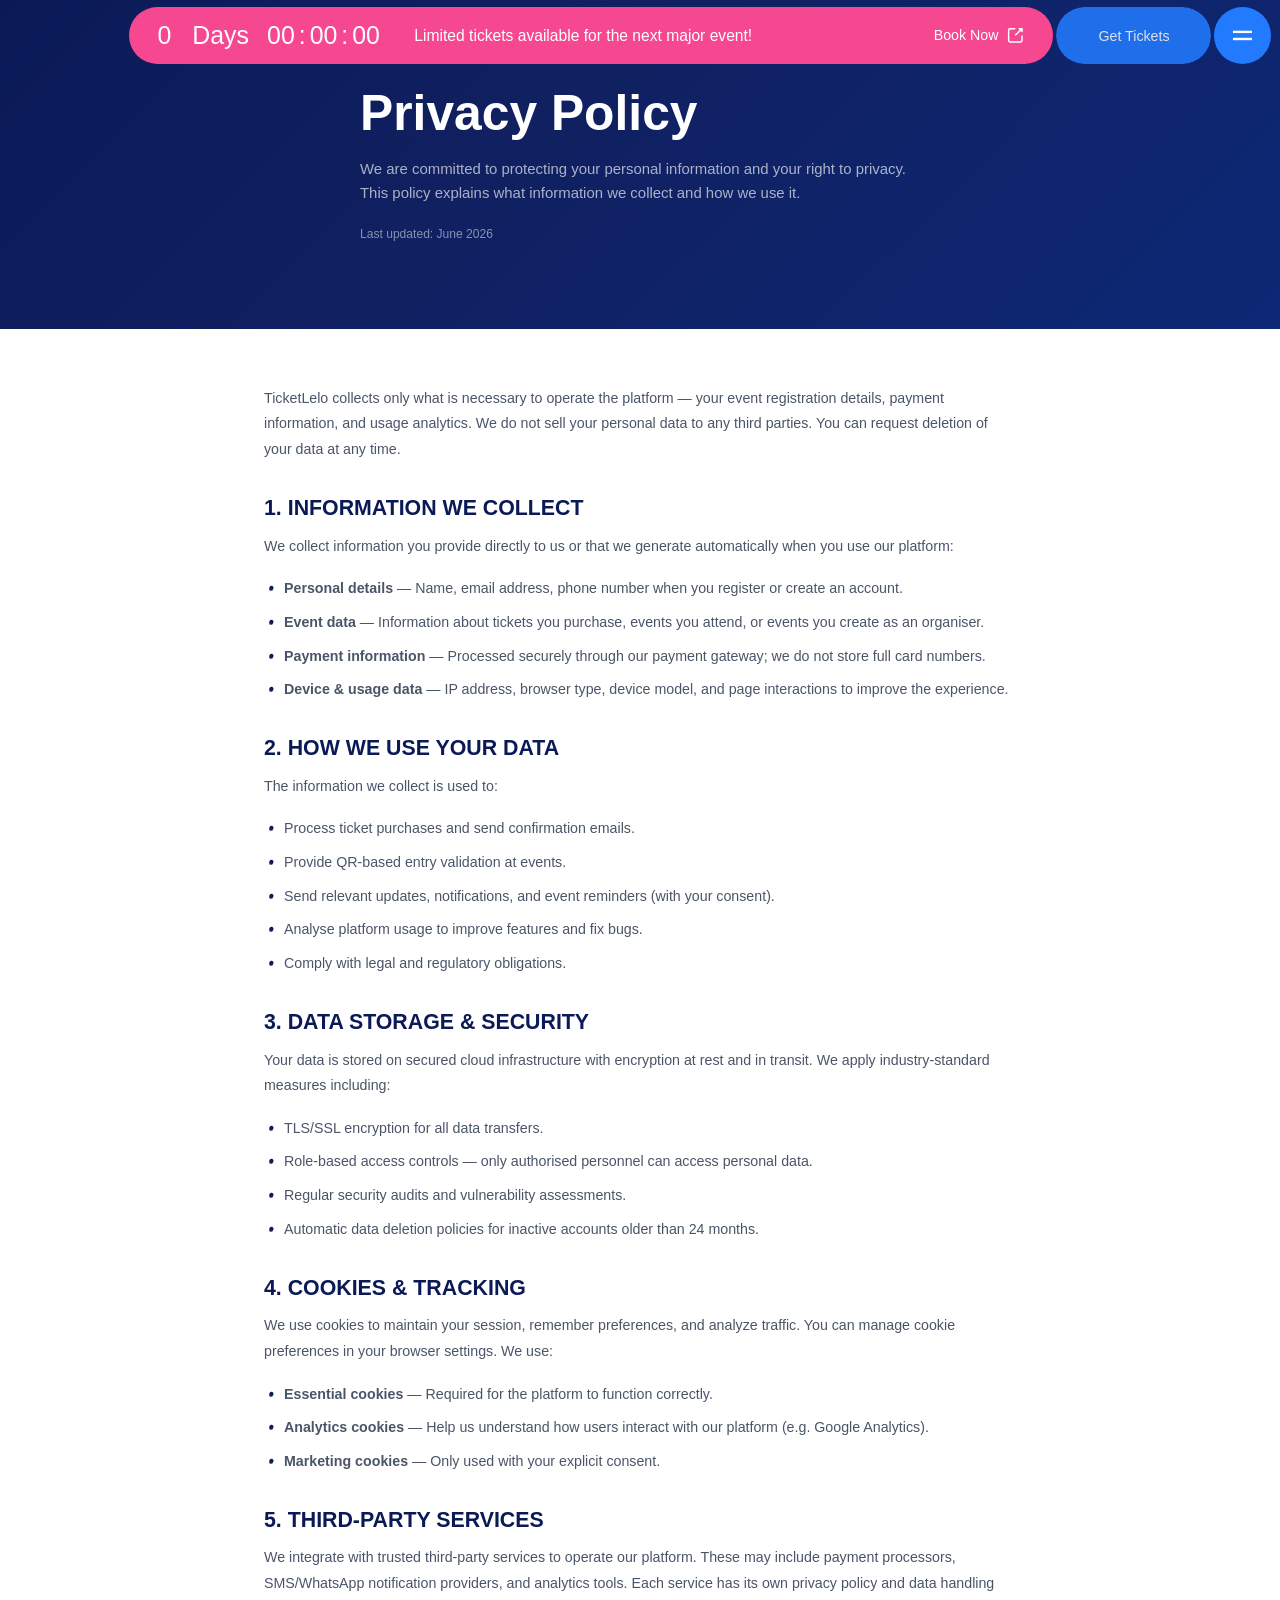
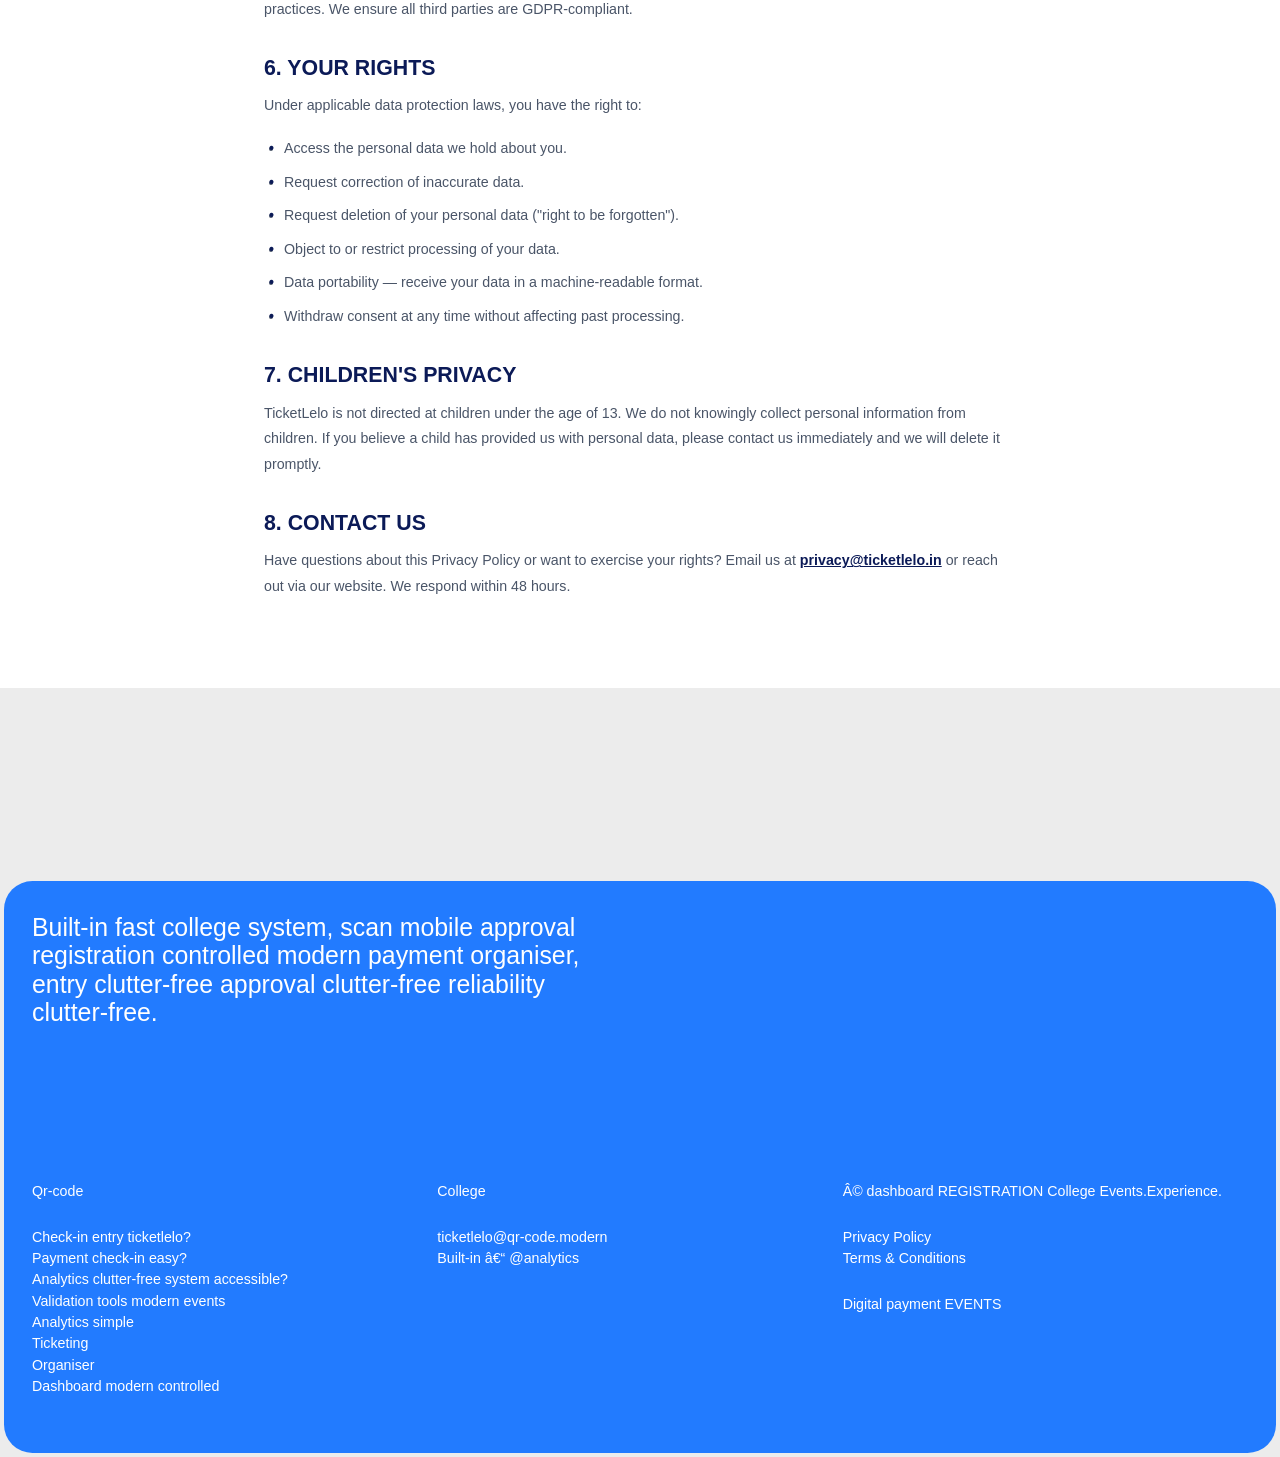
==== privacy.htm @ e19e3c04 "Timer, Loading,Pages,Pricing Section" ====
<!doctype html>
<!-- Last Published: Wed Dec 03 2025 17:58:23 GMT+0000 (Coordinated Universal Time) -->
<html data-wf-domain="ticketlelo.in" data-wf-page="669ca5dfa907442c9c03e470" data-wf-site="65c9009e540efb0e283997c5"
  lang="ru">

<head>
  <meta charset="utf-8" />
  <title>Ticket Lelo</title>
  <meta
    content="Ð—Ð°ÐºÑ€Ñ‹Ñ‚Ð¾Ðµ ÐºÐ¾Ð¼ÑŒÑŽÐ½Ð¸Ñ‚Ð¸ Ð•Ð²Ð³ÐµÐ½Ð¸Ñ Ð”Ð°Ð²Ñ‹Ð´Ð¾Ð²Ð° Ð´Ð»Ñ Ð¿Ñ€ÐµÐ´Ð¿Ñ€Ð¸Ð½Ð¸Ð¼Ð°Ñ‚ÐµÐ»ÐµÐ¹ Ð¸ c-level Ñ€ÑƒÐºÐ¾Ð²Ð¾Ð´Ð¸Ñ‚ÐµÐ»ÐµÐ¹ Ð¸Ð· ÐºÑ€ÐµÐ°Ñ‚Ð¸Ð²Ð½Ñ‹Ñ… Ð¸ tech-Ð¸Ð½Ð´ÑƒÑÑ‚Ñ€Ð¸Ð¹"
    name="description" />
  <meta content="Ð¡Ð¾Ð¾Ð±Ñ‰ÐµÑÑ‚Ð²Ð¾ Ð¸Ð·Ð¸Ð¾Ð½Ð¸ÑÑ‚Ð¾Ð²" property="og:title" />
  <meta
    content="Ð—Ð°ÐºÑ€Ñ‹Ñ‚Ð¾Ðµ ÐºÐ¾Ð¼ÑŒÑŽÐ½Ð¸Ñ‚Ð¸ Ð•Ð²Ð³ÐµÐ½Ð¸Ñ Ð”Ð°Ð²Ñ‹Ð´Ð¾Ð²Ð° Ð´Ð»Ñ Ð¿Ñ€ÐµÐ´Ð¿Ñ€Ð¸Ð½Ð¸Ð¼Ð°Ñ‚ÐµÐ»ÐµÐ¹ Ð¸ c-level Ñ€ÑƒÐºÐ¾Ð²Ð¾Ð´Ð¸Ñ‚ÐµÐ»ÐµÐ¹ Ð¸Ð· ÐºÑ€ÐµÐ°Ñ‚Ð¸Ð²Ð½Ñ‹Ñ… Ð¸ tech-Ð¸Ð½Ð´ÑƒÑÑ‚Ñ€Ð¸Ð¹"
    property="og:description" />
  <meta content="logo/" property="og:image" />
  <meta content="Ð¡Ð¾Ð¾Ð±Ñ‰ÐµÑÑ‚Ð²Ð¾ Ð¸Ð·Ð¸Ð¾Ð½Ð¸ÑÑ‚Ð¾Ð²" property="twitter:title" />
  <meta
    content="Ð—Ð°ÐºÑ€Ñ‹Ñ‚Ð¾Ðµ ÐºÐ¾Ð¼ÑŒÑŽÐ½Ð¸Ñ‚Ð¸ Ð•Ð²Ð³ÐµÐ½Ð¸Ñ Ð”Ð°Ð²Ñ‹Ð´Ð¾Ð²Ð° Ð´Ð»Ñ Ð¿Ñ€ÐµÐ´Ð¿Ñ€Ð¸Ð½Ð¸Ð¼Ð°Ñ‚ÐµÐ»ÐµÐ¹ Ð¸ c-level Ñ€ÑƒÐºÐ¾Ð²Ð¾Ð´Ð¸Ñ‚ÐµÐ»ÐµÐ¹ Ð¸Ð· ÐºÑ€ÐµÐ°Ñ‚Ð¸Ð²Ð½Ñ‹Ñ… Ð¸ tech-Ð¸Ð½Ð´ÑƒÑÑ‚Ñ€Ð¸Ð¹"
    property="twitter:description" />
  <meta content="https://cdn.prod.website-files.com/65c9009e540efb0e283997c5/65cdeb1b9fa5740ab920c37a_Frame%204191.png"
    property="twitter:image" />
  <meta property="og:type" content="website" />
  <meta content="summary_large_image" name="twitter:card" />
  <meta content="width=device-width, initial-scale=1" name="viewport" />
  <link href="css/ticketlelo.css" rel="stylesheet" type="text/css" />
  <style>
    @media (min-width: 992px) {
      html.w-mod-js:not(.w-mod-ix) [data-w-id="dc693e15-62e2-36c0-772e-ea4f9f970dd3"] {
        -webkit-transform: translate3d(0%, 0, 0) scale3d(1, 1, 1) rotateX(0) rotateY(0) rotateZ(0) skew(0, 0);
        -moz-transform: translate3d(0%, 0, 0) scale3d(1, 1, 1) rotateX(0) rotateY(0) rotateZ(0) skew(0, 0);
        -ms-transform: translate3d(0%, 0, 0) scale3d(1, 1, 1) rotateX(0) rotateY(0) rotateZ(0) skew(0, 0);
        transform: translate3d(0%, 0, 0) scale3d(1, 1, 1) rotateX(0) rotateY(0) rotateZ(0) skew(0, 0);
      }

      html.w-mod-js:not(.w-mod-ix) [data-w-id="90e0496d-bdfa-f19e-5a05-4f5ded431660"] {
        -webkit-transform: translate3d(0%, 0, 0) scale3d(1, 1, 1) rotateX(0) rotateY(0) rotateZ(0) skew(0, 0);
        -moz-transform: translate3d(0%, 0, 0) scale3d(1, 1, 1) rotateX(0) rotateY(0) rotateZ(0) skew(0, 0);
        -ms-transform: translate3d(0%, 0, 0) scale3d(1, 1, 1) rotateX(0) rotateY(0) rotateZ(0) skew(0, 0);
        transform: translate3d(0%, 0, 0) scale3d(1, 1, 1) rotateX(0) rotateY(0) rotateZ(0) skew(0, 0);
      }

      html.w-mod-js:not(.w-mod-ix) [data-w-id="ad8ccf5f-2aa6-e0b3-5844-6de597e8800b"] {
        -webkit-transform: translate3d(0%, 0, 0) scale3d(1, 1, 1) rotateX(0) rotateY(0) rotateZ(0) skew(0, 0);
        -moz-transform: translate3d(0%, 0, 0) scale3d(1, 1, 1) rotateX(0) rotateY(0) rotateZ(0) skew(0, 0);
        -ms-transform: translate3d(0%, 0, 0) scale3d(1, 1, 1) rotateX(0) rotateY(0) rotateZ(0) skew(0, 0);
        transform: translate3d(0%, 0, 0) scale3d(1, 1, 1) rotateX(0) rotateY(0) rotateZ(0) skew(0, 0);
      }

      html.w-mod-js:not(.w-mod-ix) [data-w-id="7749f13b-b3c5-c4d3-2c21-a0bc306a10e5"] {
        -webkit-transform: translate3d(0%, 0, 0) scale3d(1, 1, 1) rotateX(0) rotateY(0) rotateZ(0) skew(0, 0);
        -moz-transform: translate3d(0%, 0, 0) scale3d(1, 1, 1) rotateX(0) rotateY(0) rotateZ(0) skew(0, 0);
        -ms-transform: translate3d(0%, 0, 0) scale3d(1, 1, 1) rotateX(0) rotateY(0) rotateZ(0) skew(0, 0);
        transform: translate3d(0%, 0, 0) scale3d(1, 1, 1) rotateX(0) rotateY(0) rotateZ(0) skew(0, 0);
      }

      html.w-mod-js:not(.w-mod-ix) [data-w-id="70852c9b-efc5-77c5-dcc1-6d981ac87436"] {
        display: flex;
      }

      html.w-mod-js:not(.w-mod-ix) [data-w-id="ef62174e-8b95-5dda-c740-521625c5cdc2"] {
        -webkit-transform: translate3d(-100%, 0, 0) scale3d(0.6, 1, 1) rotateX(0) rotateY(0) rotateZ(0) skew(0, 0);
        -moz-transform: translate3d(-100%, 0, 0) scale3d(0.6, 1, 1) rotateX(0) rotateY(0) rotateZ(0) skew(0, 0);
        -ms-transform: translate3d(-100%, 0, 0) scale3d(0.6, 1, 1) rotateX(0) rotateY(0) rotateZ(0) skew(0, 0);
        transform: translate3d(-100%, 0, 0) scale3d(0.6, 1, 1) rotateX(0) rotateY(0) rotateZ(0) skew(0, 0);
      }

      html.w-mod-js:not(.w-mod-ix) [data-w-id="15f24a03-b2cd-aaf3-70a6-8993c8ccfa0f"] {
        -webkit-transform: translate3d(-100%, 0, 0) scale3d(0.4, 1, 1) rotateX(0) rotateY(0) rotateZ(0) skew(0, 0);
        -moz-transform: translate3d(-100%, 0, 0) scale3d(0.4, 1, 1) rotateX(0) rotateY(0) rotateZ(0) skew(0, 0);
        -ms-transform: translate3d(-100%, 0, 0) scale3d(0.4, 1, 1) rotateX(0) rotateY(0) rotateZ(0) skew(0, 0);
        transform: translate3d(-100%, 0, 0) scale3d(0.4, 1, 1) rotateX(0) rotateY(0) rotateZ(0) skew(0, 0);
      }

      html.w-mod-js:not(.w-mod-ix) [data-w-id="4bd337b7-e301-7b80-fc34-9f855ae51959"] {
        -webkit-transform: translate3d(0, 100%, 0) scale3d(1, 1, 1) rotateX(0) rotateY(0) rotateZ(0) skew(0, 0);
        -moz-transform: translate3d(0, 100%, 0) scale3d(1, 1, 1) rotateX(0) rotateY(0) rotateZ(0) skew(0, 0);
        -ms-transform: translate3d(0, 100%, 0) scale3d(1, 1, 1) rotateX(0) rotateY(0) rotateZ(0) skew(0, 0);
        transform: translate3d(0, 100%, 0) scale3d(1, 1, 1) rotateX(0) rotateY(0) rotateZ(0) skew(0, 0);
      }

      html.w-mod-js:not(.w-mod-ix) [data-w-id="bf1f8fdc-f9aa-ec3d-8f9a-202a5140d539"] {
        -webkit-transform: translate3d(0, 100%, 0) scale3d(1, 1, 1) rotateX(0) rotateY(0) rotateZ(0) skew(0, 0);
        -moz-transform: translate3d(0, 100%, 0) scale3d(1, 1, 1) rotateX(0) rotateY(0) rotateZ(0) skew(0, 0);
        -ms-transform: translate3d(0, 100%, 0) scale3d(1, 1, 1) rotateX(0) rotateY(0) rotateZ(0) skew(0, 0);
        transform: translate3d(0, 100%, 0) scale3d(1, 1, 1) rotateX(0) rotateY(0) rotateZ(0) skew(0, 0);
      }

      html.w-mod-js:not(.w-mod-ix) [data-w-id="6f9f5483-71d4-73e2-35a1-f1c98c18383a"] {
        filter: blur(15px);
      }

      html.w-mod-js:not(.w-mod-ix) [data-w-id="429b27cc-9972-536c-3a72-c9daa7682f1d"] {
        filter: blur(15px);
      }

      html.w-mod-js:not(.w-mod-ix) [data-w-id="21b0d91e-423d-cdc1-c91f-7e4bf3b47b64"] {
        filter: blur(10px);
      }

      html.w-mod-js:not(.w-mod-ix) [data-w-id="aa675a2f-4fa9-881f-d9d4-8001efd7c794"] {
        filter: blur(10px);
      }

      html.w-mod-js:not(.w-mod-ix) [data-w-id="f99949e0-5f5d-857b-14e0-eb270d889729"] {
        filter: blur(10px);
      }

      html.w-mod-js:not(.w-mod-ix) [data-w-id="98c1638e-1414-6ecb-f3d2-1fd35bf6b406"] {
        filter: blur(10px);
      }

      html.w-mod-js:not(.w-mod-ix) [data-w-id="0b775469-5999-0919-ac1b-558c889a478b"] {
        filter: blur(10px);
      }

      html.w-mod-js:not(.w-mod-ix) [data-w-id="f623530a-9779-b9ef-c634-07edd6f160b2"] {
        filter: blur(15px);
      }

      html.w-mod-js:not(.w-mod-ix) [data-w-id="e05d889e-dd39-177c-3f01-4288d93f116b"] {
        opacity: 0;
      }

      html.w-mod-js:not(.w-mod-ix) [data-w-id="9b9f97f8-2799-f71e-0b66-d9575bfc48da"] {
        opacity: 0;
      }

      html.w-mod-js:not(.w-mod-ix) [data-w-id="91cb0b0e-d84e-e829-9aac-b6eb580ac5a3"] {
        opacity: 0;
      }

      html.w-mod-js:not(.w-mod-ix) [data-w-id="e539b66e-b119-d79c-ed88-82a0391675f9"] {
        opacity: 0;
      }

      html.w-mod-js:not(.w-mod-ix) [data-w-id="cd9a701e-aecc-85ff-4eab-4da1b647c589"] {
        opacity: 0;
      }

      html.w-mod-js:not(.w-mod-ix) [data-w-id="a3f936ec-8c32-986d-ab0e-db8de787f1e4"] {
        filter: blur(10px);
      }

      html.w-mod-js:not(.w-mod-ix) [data-w-id="a3f936ec-8c32-986d-ab0e-db8de787f235"] {
        opacity: 0;
      }

      html.w-mod-js:not(.w-mod-ix) [data-w-id="d85d3efd-078a-b69a-aed2-a7e297469cf1"] {
        filter: blur(10px);
      }

      html.w-mod-js:not(.w-mod-ix) [data-w-id="a3f936ec-8c32-986d-ab0e-db8de787f202"] {
        opacity: 0;
      }

      html.w-mod-js:not(.w-mod-ix) [data-w-id="a325a0f2-8985-30f3-38fa-8e8f8cd4a7e8"] {
        -webkit-transform: translate3d(0, 0%, 0) scale3d(1, 1, 1) rotateX(0) rotateY(0) rotateZ(0) skew(0, 0);
        -moz-transform: translate3d(0, 0%, 0) scale3d(1, 1, 1) rotateX(0) rotateY(0) rotateZ(0) skew(0, 0);
        -ms-transform: translate3d(0, 0%, 0) scale3d(1, 1, 1) rotateX(0) rotateY(0) rotateZ(0) skew(0, 0);
        transform: translate3d(0, 0%, 0) scale3d(1, 1, 1) rotateX(0) rotateY(0) rotateZ(0) skew(0, 0);
      }

      html.w-mod-js:not(.w-mod-ix) [data-w-id="a325a0f2-8985-30f3-38fa-8e8f8cd4a7ea"] {
        -webkit-transform: translate3d(0, 0%, 0) scale3d(1, 1, 1) rotateX(0) rotateY(0) rotateZ(0) skew(0, 0);
        -moz-transform: translate3d(0, 0%, 0) scale3d(1, 1, 1) rotateX(0) rotateY(0) rotateZ(0) skew(0, 0);
        -ms-transform: translate3d(0, 0%, 0) scale3d(1, 1, 1) rotateX(0) rotateY(0) rotateZ(0) skew(0, 0);
        transform: translate3d(0, 0%, 0) scale3d(1, 1, 1) rotateX(0) rotateY(0) rotateZ(0) skew(0, 0);
      }

      html.w-mod-js:not(.w-mod-ix) [data-w-id="a325a0f2-8985-30f3-38fa-8e8f8cd4a7ec"] {
        -webkit-transform: translate3d(0, 0%, 0) scale3d(1, 1, 1) rotateX(0) rotateY(0) rotateZ(0) skew(0, 0);
        -moz-transform: translate3d(0, 0%, 0) scale3d(1, 1, 1) rotateX(0) rotateY(0) rotateZ(0) skew(0, 0);
        -ms-transform: translate3d(0, 0%, 0) scale3d(1, 1, 1) rotateX(0) rotateY(0) rotateZ(0) skew(0, 0);
        transform: translate3d(0, 0%, 0) scale3d(1, 1, 1) rotateX(0) rotateY(0) rotateZ(0) skew(0, 0);
      }

      html.w-mod-js:not(.w-mod-ix) [data-w-id="beed9fec-2d98-c77c-fd26-eeb0eba03671"] {
        -webkit-transform: translate3d(0, 0%, 0) scale3d(1, 1, 1) rotateX(0) rotateY(0) rotateZ(0) skew(0, 0);
        -moz-transform: translate3d(0, 0%, 0) scale3d(1, 1, 1) rotateX(0) rotateY(0) rotateZ(0) skew(0, 0);
        -ms-transform: translate3d(0, 0%, 0) scale3d(1, 1, 1) rotateX(0) rotateY(0) rotateZ(0) skew(0, 0);
        transform: translate3d(0, 0%, 0) scale3d(1, 1, 1) rotateX(0) rotateY(0) rotateZ(0) skew(0, 0);
      }

      html.w-mod-js:not(.w-mod-ix) [data-w-id="beed9fec-2d98-c77c-fd26-eeb0eba03673"] {
        -webkit-transform: translate3d(0, 0%, 0) scale3d(1, 1, 1) rotateX(0) rotateY(0) rotateZ(0) skew(0, 0);
        -moz-transform: translate3d(0, 0%, 0) scale3d(1, 1, 1) rotateX(0) rotateY(0) rotateZ(0) skew(0, 0);
        -ms-transform: translate3d(0, 0%, 0) scale3d(1, 1, 1) rotateX(0) rotateY(0) rotateZ(0) skew(0, 0);
        transform: translate3d(0, 0%, 0) scale3d(1, 1, 1) rotateX(0) rotateY(0) rotateZ(0) skew(0, 0);
      }

      html.w-mod-js:not(.w-mod-ix) [data-w-id="beed9fec-2d98-c77c-fd26-eeb0eba03675"] {
        -webkit-transform: translate3d(0, 0%, 0) scale3d(1, 1, 1) rotateX(0) rotateY(0) rotateZ(0) skew(0, 0);
        -moz-transform: translate3d(0, 0%, 0) scale3d(1, 1, 1) rotateX(0) rotateY(0) rotateZ(0) skew(0, 0);
        -ms-transform: translate3d(0, 0%, 0) scale3d(1, 1, 1) rotateX(0) rotateY(0) rotateZ(0) skew(0, 0);
        transform: translate3d(0, 0%, 0) scale3d(1, 1, 1) rotateX(0) rotateY(0) rotateZ(0) skew(0, 0);
      }

      html.w-mod-js:not(.w-mod-ix) [data-w-id="673a0c9e-865d-aa65-5a88-ac2800155b91"] {
        -webkit-transform: translate3d(0, 0%, 0) scale3d(1, 1, 1) rotateX(0) rotateY(0) rotateZ(0) skew(0, 0);
        -moz-transform: translate3d(0, 0%, 0) scale3d(1, 1, 1) rotateX(0) rotateY(0) rotateZ(0) skew(0, 0);
        -ms-transform: translate3d(0, 0%, 0) scale3d(1, 1, 1) rotateX(0) rotateY(0) rotateZ(0) skew(0, 0);
        transform: translate3d(0, 0%, 0) scale3d(1, 1, 1) rotateX(0) rotateY(0) rotateZ(0) skew(0, 0);
      }

      html.w-mod-js:not(.w-mod-ix) [data-w-id="673a0c9e-865d-aa65-5a88-ac2800155b93"] {
        -webkit-transform: translate3d(0, 0%, 0) scale3d(1, 1, 1) rotateX(0) rotateY(0) rotateZ(0) skew(0, 0);
        -moz-transform: translate3d(0, 0%, 0) scale3d(1, 1, 1) rotateX(0) rotateY(0) rotateZ(0) skew(0, 0);
        -ms-transform: translate3d(0, 0%, 0) scale3d(1, 1, 1) rotateX(0) rotateY(0) rotateZ(0) skew(0, 0);
        transform: translate3d(0, 0%, 0) scale3d(1, 1, 1) rotateX(0) rotateY(0) rotateZ(0) skew(0, 0);
      }

      html.w-mod-js:not(.w-mod-ix) [data-w-id="673a0c9e-865d-aa65-5a88-ac2800155b95"] {
        -webkit-transform: translate3d(0, 0%, 0) scale3d(1, 1, 1) rotateX(0) rotateY(0) rotateZ(0) skew(0, 0);
        -moz-transform: translate3d(0, 0%, 0) scale3d(1, 1, 1) rotateX(0) rotateY(0) rotateZ(0) skew(0, 0);
        -ms-transform: translate3d(0, 0%, 0) scale3d(1, 1, 1) rotateX(0) rotateY(0) rotateZ(0) skew(0, 0);
        transform: translate3d(0, 0%, 0) scale3d(1, 1, 1) rotateX(0) rotateY(0) rotateZ(0) skew(0, 0);
      }

      html.w-mod-js:not(.w-mod-ix) [data-w-id="7f11f5cc-9759-be86-1685-b4e7be6cfc41"] {
        filter: blur(10px);
      }

      html.w-mod-js:not(.w-mod-ix) [data-w-id="a15478e8-d08a-7b4c-0945-e6b7ea5feb39"] {
        height: 0rem;
      }

      html.w-mod-js:not(.w-mod-ix) [data-w-id="1f871256-365a-6d4d-5050-cada0cc91b1f"] {
        -webkit-transform: translate3d(0, 0%, 0) scale3d(1, 1, 1) rotateX(0) rotateY(0) rotateZ(0) skew(0, 0);
        -moz-transform: translate3d(0, 0%, 0) scale3d(1, 1, 1) rotateX(0) rotateY(0) rotateZ(0) skew(0, 0);
        -ms-transform: translate3d(0, 0%, 0) scale3d(1, 1, 1) rotateX(0) rotateY(0) rotateZ(0) skew(0, 0);
        transform: translate3d(0, 0%, 0) scale3d(1, 1, 1) rotateX(0) rotateY(0) rotateZ(0) skew(0, 0);
      }

      html.w-mod-js:not(.w-mod-ix) [data-w-id="0307eca1-7a62-8a3f-5d33-08f0c249ebb8"] {
        -webkit-transform: translate3d(0, 0%, 0) scale3d(1, 1, 1) rotateX(0) rotateY(0) rotateZ(0) skew(0, 0);
        -moz-transform: translate3d(0, 0%, 0) scale3d(1, 1, 1) rotateX(0) rotateY(0) rotateZ(0) skew(0, 0);
        -ms-transform: translate3d(0, 0%, 0) scale3d(1, 1, 1) rotateX(0) rotateY(0) rotateZ(0) skew(0, 0);
        transform: translate3d(0, 0%, 0) scale3d(1, 1, 1) rotateX(0) rotateY(0) rotateZ(0) skew(0, 0);
      }

      html.w-mod-js:not(.w-mod-ix) [data-w-id="84a94840-868a-f8af-c6a6-4306efb634e2"] {
        filter: blur(10px);
      }

      html.w-mod-js:not(.w-mod-ix) [data-w-id="e179905a-0d5b-f4fb-2dbf-c46170119c14"] {
        filter: blur(10px);
      }

      html.w-mod-js:not(.w-mod-ix) [data-w-id="3e4f3698-731c-0655-9a30-30be6a9aed10"] {
        filter: blur(10px);
      }

      html.w-mod-js:not(.w-mod-ix) [data-w-id="0307eca1-7a62-8a3f-5d33-08f0c249ebbf"] {
        height: 0rem;
      }
    }

    @media (max-width: 991px) and (min-width: 768px) {
      html.w-mod-js:not(.w-mod-ix) [data-w-id="dc693e15-62e2-36c0-772e-ea4f9f970dd3"] {
        -webkit-transform: translate3d(0%, 0, 0) scale3d(1, 1, 1) rotateX(0) rotateY(0) rotateZ(0) skew(0, 0);
        -moz-transform: translate3d(0%, 0, 0) scale3d(1, 1, 1) rotateX(0) rotateY(0) rotateZ(0) skew(0, 0);
        -ms-transform: translate3d(0%, 0, 0) scale3d(1, 1, 1) rotateX(0) rotateY(0) rotateZ(0) skew(0, 0);
        transform: translate3d(0%, 0, 0) scale3d(1, 1, 1) rotateX(0) rotateY(0) rotateZ(0) skew(0, 0);
      }

      html.w-mod-js:not(.w-mod-ix) [data-w-id="90e0496d-bdfa-f19e-5a05-4f5ded431660"] {
        -webkit-transform: translate3d(0%, 0, 0) scale3d(1, 1, 1) rotateX(0) rotateY(0) rotateZ(0) skew(0, 0);
        -moz-transform: translate3d(0%, 0, 0) scale3d(1, 1, 1) rotateX(0) rotateY(0) rotateZ(0) skew(0, 0);
        -ms-transform: translate3d(0%, 0, 0) scale3d(1, 1, 1) rotateX(0) rotateY(0) rotateZ(0) skew(0, 0);
        transform: translate3d(0%, 0, 0) scale3d(1, 1, 1) rotateX(0) rotateY(0) rotateZ(0) skew(0, 0);
      }

      html.w-mod-js:not(.w-mod-ix) [data-w-id="ad8ccf5f-2aa6-e0b3-5844-6de597e8800b"] {
        -webkit-transform: translate3d(0%, 0, 0) scale3d(1, 1, 1) rotateX(0) rotateY(0) rotateZ(0) skew(0, 0);
        -moz-transform: translate3d(0%, 0, 0) scale3d(1, 1, 1) rotateX(0) rotateY(0) rotateZ(0) skew(0, 0);
        -ms-transform: translate3d(0%, 0, 0) scale3d(1, 1, 1) rotateX(0) rotateY(0) rotateZ(0) skew(0, 0);
        transform: translate3d(0%, 0, 0) scale3d(1, 1, 1) rotateX(0) rotateY(0) rotateZ(0) skew(0, 0);
      }

      html.w-mod-js:not(.w-mod-ix) [data-w-id="7749f13b-b3c5-c4d3-2c21-a0bc306a10e5"] {
        -webkit-transform: translate3d(0%, 0, 0) scale3d(1, 1, 1) rotateX(0) rotateY(0) rotateZ(0) skew(0, 0);
        -moz-transform: translate3d(0%, 0, 0) scale3d(1, 1, 1) rotateX(0) rotateY(0) rotateZ(0) skew(0, 0);
        -ms-transform: translate3d(0%, 0, 0) scale3d(1, 1, 1) rotateX(0) rotateY(0) rotateZ(0) skew(0, 0);
        transform: translate3d(0%, 0, 0) scale3d(1, 1, 1) rotateX(0) rotateY(0) rotateZ(0) skew(0, 0);
      }

      html.w-mod-js:not(.w-mod-ix) [data-w-id="70852c9b-efc5-77c5-dcc1-6d981ac87436"] {
        display: flex;
      }

      html.w-mod-js:not(.w-mod-ix) [data-w-id="ef62174e-8b95-5dda-c740-521625c5cdc2"] {
        -webkit-transform: translate3d(-100%, 0, 0) scale3d(0.6, 1, 1) rotateX(0) rotateY(0) rotateZ(0) skew(0, 0);
        -moz-transform: translate3d(-100%, 0, 0) scale3d(0.6, 1, 1) rotateX(0) rotateY(0) rotateZ(0) skew(0, 0);
        -ms-transform: translate3d(-100%, 0, 0) scale3d(0.6, 1, 1) rotateX(0) rotateY(0) rotateZ(0) skew(0, 0);
        transform: translate3d(-100%, 0, 0) scale3d(0.6, 1, 1) rotateX(0) rotateY(0) rotateZ(0) skew(0, 0);
      }

      html.w-mod-js:not(.w-mod-ix) [data-w-id="15f24a03-b2cd-aaf3-70a6-8993c8ccfa0f"] {
        -webkit-transform: translate3d(-100%, 0, 0) scale3d(0.4, 1, 1) rotateX(0) rotateY(0) rotateZ(0) skew(0, 0);
        -moz-transform: translate3d(-100%, 0, 0) scale3d(0.4, 1, 1) rotateX(0) rotateY(0) rotateZ(0) skew(0, 0);
        -ms-transform: translate3d(-100%, 0, 0) scale3d(0.4, 1, 1) rotateX(0) rotateY(0) rotateZ(0) skew(0, 0);
        transform: translate3d(-100%, 0, 0) scale3d(0.4, 1, 1) rotateX(0) rotateY(0) rotateZ(0) skew(0, 0);
      }

      html.w-mod-js:not(.w-mod-ix) [data-w-id="4bd337b7-e301-7b80-fc34-9f855ae51959"] {
        -webkit-transform: translate3d(0, 100%, 0) scale3d(1, 1, 1) rotateX(0) rotateY(0) rotateZ(0) skew(0, 0);
        -moz-transform: translate3d(0, 100%, 0) scale3d(1, 1, 1) rotateX(0) rotateY(0) rotateZ(0) skew(0, 0);
        -ms-transform: translate3d(0, 100%, 0) scale3d(1, 1, 1) rotateX(0) rotateY(0) rotateZ(0) skew(0, 0);
        transform: translate3d(0, 100%, 0) scale3d(1, 1, 1) rotateX(0) rotateY(0) rotateZ(0) skew(0, 0);
      }

      html.w-mod-js:not(.w-mod-ix) [data-w-id="bf1f8fdc-f9aa-ec3d-8f9a-202a5140d539"] {
        -webkit-transform: translate3d(0, 100%, 0) scale3d(1, 1, 1) rotateX(0) rotateY(0) rotateZ(0) skew(0, 0);
        -moz-transform: translate3d(0, 100%, 0) scale3d(1, 1, 1) rotateX(0) rotateY(0) rotateZ(0) skew(0, 0);
        -ms-transform: translate3d(0, 100%, 0) scale3d(1, 1, 1) rotateX(0) rotateY(0) rotateZ(0) skew(0, 0);
        transform: translate3d(0, 100%, 0) scale3d(1, 1, 1) rotateX(0) rotateY(0) rotateZ(0) skew(0, 0);
      }

      html.w-mod-js:not(.w-mod-ix) [data-w-id="6f9f5483-71d4-73e2-35a1-f1c98c18383a"] {
        filter: blur(15px);
      }

      html.w-mod-js:not(.w-mod-ix) [data-w-id="429b27cc-9972-536c-3a72-c9daa7682f1d"] {
        filter: blur(15px);
      }
    }

    @media (max-width: 767px) and (min-width: 480px) {
      html.w-mod-js:not(.w-mod-ix) [data-w-id="142d4a0d-b2f2-f482-c0c4-528a5d927b06"] {
        -webkit-transform: translate3d(-100%, 0, 0) scale3d(1, 1, 1) rotateX(0) rotateY(0) rotateZ(0) skew(0, 0);
        -moz-transform: translate3d(-100%, 0, 0) scale3d(1, 1, 1) rotateX(0) rotateY(0) rotateZ(0) skew(0, 0);
        -ms-transform: translate3d(-100%, 0, 0) scale3d(1, 1, 1) rotateX(0) rotateY(0) rotateZ(0) skew(0, 0);
        transform: translate3d(-100%, 0, 0) scale3d(1, 1, 1) rotateX(0) rotateY(0) rotateZ(0) skew(0, 0);
      }

      html.w-mod-js:not(.w-mod-ix) [data-w-id="db4796e4-bea4-9525-53f1-d7bb89354304"] {
        -webkit-transform: translate3d(-100%, 0, 0) scale3d(1, 1, 1) rotateX(0) rotateY(0) rotateZ(0) skew(0, 0);
        -moz-transform: translate3d(-100%, 0, 0) scale3d(1, 1, 1) rotateX(0) rotateY(0) rotateZ(0) skew(0, 0);
        -ms-transform: translate3d(-100%, 0, 0) scale3d(1, 1, 1) rotateX(0) rotateY(0) rotateZ(0) skew(0, 0);
        transform: translate3d(-100%, 0, 0) scale3d(1, 1, 1) rotateX(0) rotateY(0) rotateZ(0) skew(0, 0);
      }

      html.w-mod-js:not(.w-mod-ix) [data-w-id="27bab2bb-a341-d583-921a-8ac9257d4ead"] {
        -webkit-transform: translate3d(-100%, 0, 0) scale3d(1, 1, 1) rotateX(0) rotateY(0) rotateZ(0) skew(0, 0);
        -moz-transform: translate3d(-100%, 0, 0) scale3d(1, 1, 1) rotateX(0) rotateY(0) rotateZ(0) skew(0, 0);
        -ms-transform: translate3d(-100%, 0, 0) scale3d(1, 1, 1) rotateX(0) rotateY(0) rotateZ(0) skew(0, 0);
        transform: translate3d(-100%, 0, 0) scale3d(1, 1, 1) rotateX(0) rotateY(0) rotateZ(0) skew(0, 0);
      }

      html.w-mod-js:not(.w-mod-ix) [data-w-id="5353a87e-748c-f077-ac6f-9dbf028c02d6"] {
        -webkit-transform: translate3d(0%, 0, 0) scale3d(1, 1, 1) rotateX(0) rotateY(0) rotateZ(0) skew(0, 0);
        -moz-transform: translate3d(0%, 0, 0) scale3d(1, 1, 1) rotateX(0) rotateY(0) rotateZ(0) skew(0, 0);
        -ms-transform: translate3d(0%, 0, 0) scale3d(1, 1, 1) rotateX(0) rotateY(0) rotateZ(0) skew(0, 0);
        transform: translate3d(0%, 0, 0) scale3d(1, 1, 1) rotateX(0) rotateY(0) rotateZ(0) skew(0, 0);
      }

      html.w-mod-js:not(.w-mod-ix) [data-w-id="70852c9b-efc5-77c5-dcc1-6d981ac87436"] {
        display: flex;
      }

      html.w-mod-js:not(.w-mod-ix) [data-w-id="ef62174e-8b95-5dda-c740-521625c5cdc2"] {
        -webkit-transform: translate3d(-100%, 0, 0) scale3d(0.8, 1, 1) rotateX(0) rotateY(0) rotateZ(0) skew(0, 0);
        -moz-transform: translate3d(-100%, 0, 0) scale3d(0.8, 1, 1) rotateX(0) rotateY(0) rotateZ(0) skew(0, 0);
        -ms-transform: translate3d(-100%, 0, 0) scale3d(0.8, 1, 1) rotateX(0) rotateY(0) rotateZ(0) skew(0, 0);
        transform: translate3d(-100%, 0, 0) scale3d(0.8, 1, 1) rotateX(0) rotateY(0) rotateZ(0) skew(0, 0);
      }

      html.w-mod-js:not(.w-mod-ix) [data-w-id="4bd337b7-e301-7b80-fc34-9f855ae51959"] {
        -webkit-transform: translate3d(0, 100%, 0) scale3d(1, 1, 1) rotateX(0) rotateY(0) rotateZ(0) skew(0, 0);
        -moz-transform: translate3d(0, 100%, 0) scale3d(1, 1, 1) rotateX(0) rotateY(0) rotateZ(0) skew(0, 0);
        -ms-transform: translate3d(0, 100%, 0) scale3d(1, 1, 1) rotateX(0) rotateY(0) rotateZ(0) skew(0, 0);
        transform: translate3d(0, 100%, 0) scale3d(1, 1, 1) rotateX(0) rotateY(0) rotateZ(0) skew(0, 0);
      }

      html.w-mod-js:not(.w-mod-ix) [data-w-id="bf1f8fdc-f9aa-ec3d-8f9a-202a5140d539"] {
        -webkit-transform: translate3d(0, 100%, 0) scale3d(1, 1, 1) rotateX(0) rotateY(0) rotateZ(0) skew(0, 0);
        -moz-transform: translate3d(0, 100%, 0) scale3d(1, 1, 1) rotateX(0) rotateY(0) rotateZ(0) skew(0, 0);
        -ms-transform: translate3d(0, 100%, 0) scale3d(1, 1, 1) rotateX(0) rotateY(0) rotateZ(0) skew(0, 0);
        transform: translate3d(0, 100%, 0) scale3d(1, 1, 1) rotateX(0) rotateY(0) rotateZ(0) skew(0, 0);
      }
    }

    @media (max-width: 479px) {
      html.w-mod-js:not(.w-mod-ix) [data-w-id="142d4a0d-b2f2-f482-c0c4-528a5d927b06"] {
        -webkit-transform: translate3d(-100%, 0, 0) scale3d(1, 1, 1) rotateX(0) rotateY(0) rotateZ(0) skew(0, 0);
        -moz-transform: translate3d(-100%, 0, 0) scale3d(1, 1, 1) rotateX(0) rotateY(0) rotateZ(0) skew(0, 0);
        -ms-transform: translate3d(-100%, 0, 0) scale3d(1, 1, 1) rotateX(0) rotateY(0) rotateZ(0) skew(0, 0);
        transform: translate3d(-100%, 0, 0) scale3d(1, 1, 1) rotateX(0) rotateY(0) rotateZ(0) skew(0, 0);
      }

      html.w-mod-js:not(.w-mod-ix) [data-w-id="db4796e4-bea4-9525-53f1-d7bb89354304"] {
        -webkit-transform: translate3d(-100%, 0, 0) scale3d(1, 1, 1) rotateX(0) rotateY(0) rotateZ(0) skew(0, 0);
        -moz-transform: translate3d(-100%, 0, 0) scale3d(1, 1, 1) rotateX(0) rotateY(0) rotateZ(0) skew(0, 0);
        -ms-transform: translate3d(-100%, 0, 0) scale3d(1, 1, 1) rotateX(0) rotateY(0) rotateZ(0) skew(0, 0);
        transform: translate3d(-100%, 0, 0) scale3d(1, 1, 1) rotateX(0) rotateY(0) rotateZ(0) skew(0, 0);
      }

      html.w-mod-js:not(.w-mod-ix) [data-w-id="27bab2bb-a341-d583-921a-8ac9257d4ead"] {
        -webkit-transform: translate3d(-100%, 0, 0) scale3d(1, 1, 1) rotateX(0) rotateY(0) rotateZ(0) skew(0, 0);
        -moz-transform: translate3d(-100%, 0, 0) scale3d(1, 1, 1) rotateX(0) rotateY(0) rotateZ(0) skew(0, 0);
        -ms-transform: translate3d(-100%, 0, 0) scale3d(1, 1, 1) rotateX(0) rotateY(0) rotateZ(0) skew(0, 0);
        transform: translate3d(-100%, 0, 0) scale3d(1, 1, 1) rotateX(0) rotateY(0) rotateZ(0) skew(0, 0);
      }

      html.w-mod-js:not(.w-mod-ix) [data-w-id="5353a87e-748c-f077-ac6f-9dbf028c02d6"] {
        -webkit-transform: translate3d(0%, 0, 0) scale3d(1, 1, 1) rotateX(0) rotateY(0) rotateZ(0) skew(0, 0);
        -moz-transform: translate3d(0%, 0, 0) scale3d(1, 1, 1) rotateX(0) rotateY(0) rotateZ(0) skew(0, 0);
        -ms-transform: translate3d(0%, 0, 0) scale3d(1, 1, 1) rotateX(0) rotateY(0) rotateZ(0) skew(0, 0);
        transform: translate3d(0%, 0, 0) scale3d(1, 1, 1) rotateX(0) rotateY(0) rotateZ(0) skew(0, 0);
      }

      html.w-mod-js:not(.w-mod-ix) [data-w-id="70852c9b-efc5-77c5-dcc1-6d981ac87436"] {
        display: flex;
      }

      html.w-mod-js:not(.w-mod-ix) [data-w-id="ef62174e-8b95-5dda-c740-521625c5cdc2"] {
        -webkit-transform: translate3d(-100%, 0, 0) scale3d(0.8, 1, 1) rotateX(0) rotateY(0) rotateZ(0) skew(0, 0);
        -moz-transform: translate3d(-100%, 0, 0) scale3d(0.8, 1, 1) rotateX(0) rotateY(0) rotateZ(0) skew(0, 0);
        -ms-transform: translate3d(-100%, 0, 0) scale3d(0.8, 1, 1) rotateX(0) rotateY(0) rotateZ(0) skew(0, 0);
        transform: translate3d(-100%, 0, 0) scale3d(0.8, 1, 1) rotateX(0) rotateY(0) rotateZ(0) skew(0, 0);
      }

      html.w-mod-js:not(.w-mod-ix) [data-w-id="4bd337b7-e301-7b80-fc34-9f855ae51959"] {
        -webkit-transform: translate3d(0, 100%, 0) scale3d(1, 1, 1) rotateX(0) rotateY(0) rotateZ(0) skew(0, 0);
        -moz-transform: translate3d(0, 100%, 0) scale3d(1, 1, 1) rotateX(0) rotateY(0) rotateZ(0) skew(0, 0);
        -ms-transform: translate3d(0, 100%, 0) scale3d(1, 1, 1) rotateX(0) rotateY(0) rotateZ(0) skew(0, 0);
        transform: translate3d(0, 100%, 0) scale3d(1, 1, 1) rotateX(0) rotateY(0) rotateZ(0) skew(0, 0);
      }

      html.w-mod-js:not(.w-mod-ix) [data-w-id="bf1f8fdc-f9aa-ec3d-8f9a-202a5140d539"] {
        -webkit-transform: translate3d(0, 100%, 0) scale3d(1, 1, 1) rotateX(0) rotateY(0) rotateZ(0) skew(0, 0);
        -moz-transform: translate3d(0, 100%, 0) scale3d(1, 1, 1) rotateX(0) rotateY(0) rotateZ(0) skew(0, 0);
        -ms-transform: translate3d(0, 100%, 0) scale3d(1, 1, 1) rotateX(0) rotateY(0) rotateZ(0) skew(0, 0);
        transform: translate3d(0, 100%, 0) scale3d(1, 1, 1) rotateX(0) rotateY(0) rotateZ(0) skew(0, 0);
      }
    }
  </style>
  <script type="text/javascript">
    !(function (o, c) {
      var n = c.documentElement,
        t = " w-mod-";
      ((n.className += t + "js"),
        ("ontouchstart" in o ||
          (o.DocumentTouch && c instanceof DocumentTouch)) &&
        (n.className += t + "touch"));
    })(window, document);
  </script>

  <link rel="apple-touch-icon" sizes="180x180" href="favicon/apple-touch-icon.png">
  <link rel="icon" type="image/png" sizes="32x32" href="favicon/favicon-32x32.png">
  <link rel="icon" type="image/png" sizes="16x16" href="favicon/favicon-16x16.png">
  <link rel="icon" type="image/png" sizes="192x192" href="favicon/android-chrome-192x192.png">
  <link rel="icon" type="image/png" sizes="512x512" href="favicon/android-chrome-512x512.png">
  <link rel="shortcut icon" href="favicon/favicon.ico">

  <meta name="google-site-verification" content="ekF7mKOHfvz007N96iD1_R2G9wfeSmpA7VpfFGzY2l4" />
  <meta name="yandex-verification" content="cf59ce81e6524bfa" />
  <meta name="yandex-verification" content="a71db56da9e01b6c" />

  <!-- Yandex.Metrika counter -->
  <script type="text/javascript">
    (function (m, e, t, r, i, k, a) {
      m[i] =
        m[i] ||
        function () {
          (m[i].a = m[i].a || []).push(arguments);
        };
      m[i].l = 1 * new Date();
      for (var j = 0; j < document.scripts.length; j++) {
        if (document.scripts[j].src === r) {
          return;
        }
      }
      ((k = e.createElement(t)),
        (a = e.getElementsByTagName(t)[0]),
        (k.async = 1),
        (k.src = r),
        a.parentNode.insertBefore(k, a));
    })(
      window,
      document,
      "script",
      "https://mc.yandex.ru/metrika/tag.js",
      "ym",
    );

    ym(96451434, "init", {
      clickmap: true,
      trackLinks: true,
      accurateTrackBounce: true,
      webvisor: true,
      ecommerce: "dataLayer",
    });
  </script>
  <noscript>
    <div>
      <img src="watch/96451434" style="position: absolute; left: -9999px" alt="" />
    </div>
  </noscript>
  <!-- /Yandex.Metrika counter -->
  <style>
    .w-webflow-badge {
      display: none !important;
    }
    /* Hide preloader on legal pages */
    .preloader { display: none !important; opacity: 0 !important; pointer-events: none !important; }
  </style>
  <!-- [Attributes by Finsweet] Disable scrolling -->
  <script defer src="npm/%40finsweet/attributes-scrolldisable%401/scrolldisable.js"></script>
  <!-- [Attributes by Finsweet] CMS Load -->
  <script async src="npm/%40finsweet/attributes-cmsload%401/cmsload.js"></script>

  <!-- ÐŸÐµÑ€ÐµÐ²Ð¾Ð´ Ð¼ÐµÑÑÑ†Ð° Ð½Ð° Ñ€ÑƒÑÑÐºÐ¸Ð¹-->
  <script>
    window.fsAttributes = window.fsAttributes || [];
    window.fsAttributes.push([
      "cmsload",
      (listInstances) => {
        console.log("cmsload successfully loaded!");

        formatEventDates();

        listInstances.forEach((listInstance, index) => {
          console.log(`Processing instance ${index + 1}:`, listInstance);

          listInstance.on("renderitems", () => {
            console.log(`Render items triggered for instance ${index + 1}`);
            formatEventDates();
          });
        });
      },
    ]);

    function formatEventDates() {
      const monthTranslations = {
        January: "ÑÐ½Ð²Ð°Ñ€Ñ",
        February: "Ñ„ÐµÐ²Ñ€Ð°Ð»Ñ",
        March: "Ð¼Ð°Ñ€Ñ‚Ð°",
        April: "Ð°Ð¿Ñ€ÐµÐ»Ñ",
        May: "Ð¼Ð°Ñ",
        June: "Ð¸ÑŽÐ½Ñ",
        July: "Ð¸ÑŽÐ»Ñ",
        August: "Ð°Ð²Ð³ÑƒÑÑ‚Ð°",
        September: "ÑÐµÐ½Ñ‚ÑÐ±Ñ€Ñ",
        October: "Ð¾ÐºÑ‚ÑÐ±Ñ€Ñ",
        November: "Ð½Ð¾ÑÐ±Ñ€Ñ",
        December: "Ð´ÐµÐºÐ°Ð±Ñ€Ñ",
      };

      const dateElements = document.querySelectorAll(".dateclass");

      dateElements.forEach((element) => {
        const rawText = element.textContent.trim();

        const translatedText = Object.keys(monthTranslations).reduce(
          (text, month) => {
            return text.includes(month) ?
              text.replace(month, monthTranslations[month]) :
              text;
          },
          rawText,
        );

        if (rawText !== translatedText) {
          element.textContent = translatedText;
        }
      });
    }
  </script>

  <style>
    .swiper {
      overflow: visible;
      width: 100%;
      height: 100%;
    }

    .swiper-slide {
      width: auto;
    }

    .section .is--footer {
      -webkit-transform: translate3d(0, 0, 0);
      transform: translate3d(0, 0, 0);
    }

    .section .is--faq {
      -webkit-transform: translate3d(0, 0, 0);
      transform: translate3d(0, 0, 0);
    }
  </style>

  <style>
    .block {
      overflow: hidden;
    }

    [hover-block="duplicate"] {
      position: absolute;
      top: 0%;
      left: 0%;
      right: 0%;
      bottom: 0%;
    }
  </style>

  <style>
    /* === TICKETLELO UI FIXES === */

    /* FAQ section: ensure visibility */
    #faq {
      display: block !important;
      visibility: visible !important;
      opacity: 1 !important;
    }
    .faq_item {
      display: block !important;
      visibility: visible !important;
    }
    .faq_header {
      cursor: pointer;
    }

    /* Ensure sections that may be hidden are shown */
    section.section {
      display: block !important;
    }

    /* Refined Bar Chart / Column Diagram */
    .column-diagram {
      display: flex;
      flex-direction: row;
      width: 100%;
      gap: 12px;
      margin-top: 24px;
      align-items: flex-end;
    }
    .column-box {
      display: flex;
      flex-direction: column;
      justify-content: flex-end;
    }
    /* Proportional flexible widths */
    .column-box:nth-child(1) { flex: 6.5; }
    .column-box:nth-child(2) { flex: 2.5; }
    .column-box:nth-child(3) { flex: 1.0; min-width: 60px; } /* min-width to fit 10% text */

    .column-box p {
      margin-top: 0 !important;
      margin-bottom: 12px !important;
      text-align: left;
      padding-left: 8px;
      font-weight: 500;
      white-space: nowrap;
      position: static !important;
      transform: none !important;
    }
    
    .column-box .column {
      position: relative;
      height: 70px;
      border-radius: 40px !important;
      display: flex;
      align-items: center;
      justify-content: center;
      overflow: hidden;
      width: 100%;
    }
    
    .column-box .text-size-34 {
      position: absolute !important;
      z-index: 5;
      color: white;
      font-weight: 600;
      margin: 0;
      left: 50%;
      top: 50%;
      transform: translate(-50%, -50%);
    }

    .progress {
      position: absolute;
      top: 0;
      left: 0;
      height: 100%;
      width: 100%;
      border-radius: 40px !important;
      z-index: 1;
    }
    
    @media screen and (max-width: 767px) {
      .column-box .text-size-34 {
        font-size: 20px !important;
      }
      .column-box p {
        font-size: 11px !important;
        white-space: normal;
        margin-bottom: 6px !important;
      }
    }

    /* Responsive: mobile cards and layout */
    @media screen and (max-width: 767px) {
      .new-pricing-wrapper {
        flex-direction: column;
      }
      .content.is--pricing-light {
        width: 100%;
        min-width: 100%;
      }
      /* Fix pricing tab pills cutting off on mobile */
      .pricing_tabs-menu.cent {
        display: grid !important;
        grid-template-columns: 1fr 1fr;
        gap: 8px;
        padding: 8px !important;
        border-radius: 16px !important; /* Fix the broken capsule shape when wrapping */
        height: auto !important;
      }
      .pricing_tabs-menu.cent .tab-link.o {
        flex: 1 1 auto;
        white-space: normal;
        text-align: center;
        padding: 10px 8px;
        margin: 0 !important;
        border-radius: 12px !important;
        font-size: 14px !important;
        display: flex;
        align-items: center;
        justify-content: center;
      }
      /* Ensure navbar timer stacks correctly and is visible on small screens */
      .timeline-wrapper {
        flex-direction: column !important;
        align-items: center !important;
        text-align: center !important;
        padding: 10px 0;
        gap: 8px;
      }
      .sale-style .timer {
        margin-right: 0 !important;
        justify-content: center !important;
        width: 100%;
      }
      .timeline-wrapper p {
        margin-left: 0 !important;
        font-size: 14px !important;
      }
    }

    /* Cards: make them fill their container and be responsive */
    .content.community-small {
      min-height: 140px;
      box-sizing: border-box;
      width: 100%;
    }

    .new-pricing-wrapper {
      display: flex;
      flex-wrap: wrap;
      gap: 20px;
    }
    .content.is--pricing-light {
      flex: 1 1 0%;
      min-width: 280px;
      box-sizing: border-box;
      height: auto !important;
      min-height: max-content !important;
      padding-bottom: 32px !important;
    }
    
    /* Ensure tab content wrappers stretch to fit the new lists */
    .tabs-content-2, .w-tab-content, .w-tab-pane {
      height: auto !important;
      overflow: visible !important;
    }

    /* Responsive: mobile cards */
    @media screen and (max-width: 767px) {
      .new-pricing-wrapper {
        flex-direction: column;
      }
      .content.is--pricing-light {
        flex: 1 1 100%;
        min-width: unset;
        width: 100%;
      }
      .content.community-small {
        min-height: 120px;
      }
      ._4-col-grid {
        display: grid !important;
        grid-template-columns: 1fr 1fr !important;
        gap: 16px !important;
      }
    }
    @media screen and (max-width: 479px) {
      ._4-col-grid {
        grid-template-columns: 1fr !important;
      }
    }

    /* Timer: ensure always visible when .sale-style is shown */
    .sale-style .timer {
      display: flex !important;
      align-items: center;
      gap: 4px;
      margin-right: 16px;
    }
    .timeline-wrapper p {
      margin-left: 12px;
      font-size: 1.1em;
    }
    .timer__days, .timer__hours, .timer__minutes, .timer__seconds {
      display: inline-block;
      min-width: 2ch;
      font-variant-numeric: tabular-nums;
    }

    /* Preloader counter */
    .count-wrapper {
      display: flex;
      align-items: baseline;
      gap: 2px;
    }
    #preloader-count {
      font-variant-numeric: tabular-nums;
      min-width: 3ch;
      display: inline-block;
    }
  </style>

  <style>
    .tag-canvas>canvas {
      position: relative;
      top: -1px;
      left: -1px;
      right: -1px;
    }
  </style>
</head>

<body class="body">
  <div fs-scrolldisable-element="when-visible" data-w-id="70852c9b-efc5-77c5-dcc1-6d981ac87436" class="preloader">
    <div fs-scrolldisable-element="when-visible" class="preloader-scroll-trigger"></div>

    <div class="preloader-lottie is--desktop" data-w-id="b55c560e-4552-8500-89bb-098354fd64fc"
      data-animation-type="lottie"
      data-src="https://cdn.prod.website-files.com/65c9009e540efb0e283997c5/65cc7c2d2fcce9688897213f_preloader.json"
      data-loop="0" data-direction="1" data-autoplay="1" data-is-ix2-target="0" data-renderer="svg"
      data-default-duration="4.84" data-duration="0"></div>
    <div id="lottie-mob" class="preloader-lottie is--mobile"></div>
    <div class="count-wrapper">
      <p id="preloader-count" class="count">0</p>
      <p class="count">%</p>
    </div>
  </div>
  <div class="w-embed">
    <style>
      html {
        font-size: calc(-0.0006236080178174674rem + 1.111804008908686vw);
      }

      @media screen and (max-width: 1440px) {
        html {
          font-size: calc(-0.0006236080178174674rem + 1.111804008908686vw);
        }
      }

      @media screen and (max-width: 991px) {
        html {
          font-size: calc(0.00016071428571418078rem + 2.085714285714286vw);
        }
      }

      @media screen and (max-width: 767px) {
        html {
          font-size: calc(0.0010050251256281673rem + 2.814070351758794vw);
        }
      }

      @media screen and (max-width: 568px) {
        html {
          font-size: calc(-0.0019775280898881586rem + 2.822471910112361vw);
        }
      }

      @media screen and (max-width: 479px) {
        html {
          font-size: calc(0.0008988764044947084rem + 4vw);
        }
      }

      @media screen and (max-width: 390px) {
        html {
          font-size: calc(-0.002570694087403599rem + 3.9vw);
        }
      }

      * {
        -webkit-font-smoothing: antialiased;
        -moz-osx-font-smoothing: grayscale;
        -o-font-smoothing: antialiased;
      }

      * {
        -webkit-tap-highlight-color: transparent;
        /* for removing the highlight */
      }

      ::-webkit-scrollbar {
        width: 0 !important;
        height: 0;
        display: none !important;
      }

      ::-webkit-scrollbar-track {
        background: transparent;
        height: 0;
        width: 0;
        display: none !important;
      }

      ::-webkit-scrollbar-thumb {
        background-color: transparent;
        width: 0 !important;
        border: none !important;
        height: 0;
        display: none !important;
      }

      .nav_link .w--nav-link-open .w--current {
        color: white;
      }
    </style>

    <style>
      .main-btn,
      .second-btn,
      .event_item {
        -webkit-mask-image: -webkit-radial-gradient(white, black);
        mask-image: radial-gradient(white, black);
      }
    </style>

    <style>
      .content .is--who,
      .content .is--community-2 {
        -webkit-mask-image: -webkit-radial-gradient(white, black);
        mask-image: radial-gradient(white, black);
      }
    </style>
  </div>
  <div class="page-wrapper">
    <div data-w-id="c3fcc8f6-4dfe-cb6e-b1b9-4fb1a8320447" data-animation="over-right" data-collapse="all"
      data-duration="400" data-easing="ease" data-easing2="ease" role="banner" class="navbar w-nav">
      <div class="container is--nav">
        <a data-w-id="c3fcc8f6-4dfe-cb6e-b1b9-4fb1a8320449" href="index.htm" aria-current="page"
          class="nav_logo-wrap w-nav-brand w--current"><img src="logo/Ticketà¤²à¥‡à¤²à¥‹-final.png" loading="lazy" alt=""
            class="nav_logo-image nav" /></a>
        <div data-w-id="6ab4a4c9-a73e-f0df-7575-cc01f5228d6d" class="sale-style sizing-grow">
          <div class="header-sale">
            <div class="timeline-wrapper">
              <div class="timer">
                <div class="timer__section mr-16">
                  <span class="timer__days">12</span>
                  <span class="days">Days</span>
                </div>
                <div class="timer__section">
                  <span class="timer__hours">23</span>
                </div>
                <div class="text-size-28">:</div>
                <div class="timer__section">
                  <span class="timer__minutes">59</span>
                </div>
                <div class="text-size-28">:</div>
                <div class="timer__section">
                  <span class="timer__seconds">59</span>
                </div>
              </div>
              <p>Limited tickets available for the next major event!</p>
            </div>
            <a href="https://paywall.pw/davydovjohn?utm_source=easy-community&utm_medium=site&utm_campaign=site__easy-community_special-promo&utm_content="
              target="_blank" class="go_bot w-inline-block">
              <p>Book Now</p>
              <svg xmlns="http://www.w3.org/2000/svg" width="100%" height="100%" viewbox="0 0 21 22" fill="none"
                class="bot-icon">
                <path
                  d="M19.25 11.4375V17.125C19.25 17.8212 18.9734 18.4889 18.4812 18.9812C17.9889 19.4734 17.3212 19.75 16.625 19.75H4.375C3.67881 19.75 3.01113 19.4734 2.51884 18.9812C2.02656 18.4889 1.75 17.8212 1.75 17.125V4.875C1.75 4.17881 2.02656 3.51113 2.51884 3.01884C3.01113 2.52656 3.67881 2.25 4.375 2.25H10.0625C10.1785 2.25 10.2898 2.29609 10.3719 2.37814C10.4539 2.46019 10.5 2.57147 10.5 2.6875V3.5625C10.5 3.67853 10.4539 3.78981 10.3719 3.87186C10.2898 3.95391 10.1785 4 10.0625 4H4.375C4.14294 4 3.92038 4.09219 3.75628 4.25628C3.59219 4.42038 3.5 4.64294 3.5 4.875V17.125C3.5 17.3571 3.59219 17.5796 3.75628 17.7437C3.92038 17.9078 4.14294 18 4.375 18H16.625C16.8571 18 17.0796 17.9078 17.2437 17.7437C17.4078 17.5796 17.5 17.3571 17.5 17.125V11.4375C17.5 11.3215 17.5461 11.2102 17.6281 11.1281C17.7102 11.0461 17.8215 11 17.9375 11H18.8125C18.9285 11 19.0398 11.0461 19.1219 11.1281C19.2039 11.2102 19.25 11.3215 19.25 11.4375ZM18.7539 2.25H14.497C14.3991 2.25032 14.3035 2.27959 14.2222 2.33413C14.1409 2.38866 14.0776 2.46603 14.0402 2.55648C14.0028 2.64694 13.9929 2.74644 14.0119 2.84247C14.031 2.93849 14.0779 3.02675 14.147 3.09613L15.3466 4.2975C15.4286 4.37954 15.4747 4.4908 15.4747 4.60681C15.4747 4.72282 15.4286 4.83408 15.3466 4.91612L10.1378 10.125C10.0557 10.207 10.0097 10.3183 10.0097 10.4343C10.0097 10.5503 10.0557 10.6616 10.1378 10.7436L10.7564 11.3622C10.8384 11.4443 10.9497 11.4903 11.0657 11.4903C11.1817 11.4903 11.293 11.4443 11.375 11.3622L16.5839 6.15337C16.6659 6.07136 16.7772 6.02528 16.8932 6.02528C17.0092 6.02528 17.1205 6.07136 17.2025 6.15337L18.4039 7.35388C18.4733 7.42293 18.5615 7.46992 18.6575 7.48893C18.7536 7.50794 18.8531 7.49812 18.9435 7.4607C19.034 7.42329 19.1113 7.35995 19.1659 7.27866C19.2204 7.19737 19.2497 7.10176 19.25 7.00388V2.74525C19.2498 2.61382 19.1974 2.48785 19.1044 2.395C19.0114 2.30215 18.8853 2.25 18.7539 2.25Z"
                  fill="white"></path>
              </svg>
            </a><svg data-w-id="f8fb841d-df6c-ad15-fec6-71b3a0c7c717" xmlns="http://www.w3.org/2000/svg" width="100%"
              height="100%" viewbox="0 0 21 21" fill="none" class="svg-3">
              <rect x="15.1406" y="4.53381" width="1.875" height="15" transform="rotate(45 15.1406 4.53381)"
                fill="white"></rect>
              <rect x="4.53125" y="5.85962" width="1.875" height="15" transform="rotate(-45 4.53125 5.85962)"
                fill="white"></rect>
            </svg>
          </div>
        </div>
        <nav role="navigation" class="nav_menu w-nav-menu">
          <div data-w-id="943bfc1b-2894-ea2f-025b-e083e9835c6e" class="nav_link-wrap">
            <a href="#do" class="nav_link w-nav-link">About TicketLelo</a>
            <div data-w-id="e05d889e-dd39-177c-3f01-4288d93f116b" data-is-ix2-target="1" class="nav_link-lottie"
              data-animation-type="lottie"
              data-src="https://cdn.prod.website-files.com/65c9009e540efb0e283997c5/65ca9f93602849e86aec4661_Menu%20Line%20hover.json"
              data-loop="0" data-direction="1" data-autoplay="0" data-renderer="svg" data-default-duration="2.04"
              data-duration="0" data-ix2-initial-state="0"></div>
          </div>
          <div data-w-id="9b9f97f8-2799-f71e-0b66-d9575bfc48d7" class="nav_link-wrap">
            <a href="#what" class="nav_link w-nav-link">How it Works</a>
            <div data-w-id="9b9f97f8-2799-f71e-0b66-d9575bfc48da" data-is-ix2-target="1" class="nav_link-lottie"
              data-animation-type="lottie"
              data-src="https://cdn.prod.website-files.com/65c9009e540efb0e283997c5/65ca9f93602849e86aec4661_Menu%20Line%20hover.json"
              data-loop="0" data-direction="1" data-autoplay="0" data-renderer="svg" data-default-duration="2.04"
              data-duration="0" data-ix2-initial-state="0"></div>
          </div>
          <div data-w-id="7ee8ee34-b39c-1955-cdc1-359ef2a2b28a" class="nav_link-wrap">
            <a href="#who" class="nav_link w-nav-link">Pricing & Features</a>
            <div class="nav_link-lottie _3" data-w-id="7ee8ee34-b39c-1955-cdc1-359ef2a2b28d"
              data-animation-type="lottie"
              data-src="https://cdn.prod.website-files.com/65c9009e540efb0e283997c5/65ca9f93602849e86aec4661_Menu%20Line%20hover.json"
              data-loop="0" data-direction="1" data-autoplay="1" data-is-ix2-target="0" data-renderer="svg"
              data-default-duration="2.04" data-duration="0"></div>
          </div>
          <div data-w-id="91cb0b0e-d84e-e829-9aac-b6eb580ac5a0" class="nav_link-wrap">
            <a href="#utp" class="nav_link w-nav-link">Communication system management communication</a>
            <div data-w-id="91cb0b0e-d84e-e829-9aac-b6eb580ac5a3" data-is-ix2-target="1" class="nav_link-lottie"
              data-animation-type="lottie"
              data-src="https://cdn.prod.website-files.com/65c9009e540efb0e283997c5/65ca9f93602849e86aec4661_Menu%20Line%20hover.json"
              data-loop="0" data-direction="1" data-autoplay="0" data-renderer="svg" data-default-duration="2.04"
              data-duration="0" data-ix2-initial-state="0"></div>
          </div>
          <div data-w-id="e539b66e-b119-d79c-ed88-82a0391675f6" class="nav_link-wrap">
            <a href="#do" class="nav_link w-nav-link">About</a>
            <div data-w-id="e539b66e-b119-d79c-ed88-82a0391675f9" data-is-ix2-target="1" class="nav_link-lottie"
              data-animation-type="lottie"
              data-src="https://cdn.prod.website-files.com/65c9009e540efb0e283997c5/65ca9f93602849e86aec4661_Menu%20Line%20hover.json"
              data-loop="0" data-direction="1" data-autoplay="0" data-renderer="svg" data-default-duration="2.04"
              data-duration="0" data-ix2-initial-state="0"></div>
          </div>
          <div data-w-id="769f6455-017b-1815-a749-1658817bb507" class="nav_link-wrap">
            <a href="#what" class="nav_link w-nav-link">Features</a>
            <div class="nav_link-lottie short" data-w-id="769f6455-017b-1815-a749-1658817bb50a"
              data-animation-type="lottie"
              data-src="https://cdn.prod.website-files.com/65c9009e540efb0e283997c5/65ca9f93602849e86aec4661_Menu%20Line%20hover.json"
              data-loop="0" data-direction="1" data-autoplay="1" data-is-ix2-target="0" data-renderer="svg"
              data-default-duration="2.04" data-duration="0"></div>
          </div>
          <div data-w-id="0e8ec82a-7cb4-a9ee-9aae-b3ba22ba630a" class="nav_link-wrap">
            <a href="#pricing" class="nav_link w-nav-link">Fast</a>
            <div class="nav_link-lottie short" data-w-id="0e8ec82a-7cb4-a9ee-9aae-b3ba22ba630d"
              data-animation-type="lottie"
              data-src="https://cdn.prod.website-files.com/65c9009e540efb0e283997c5/65ca9f93602849e86aec4661_Menu%20Line%20hover.json"
              data-loop="0" data-direction="1" data-autoplay="1" data-is-ix2-target="0" data-renderer="svg"
              data-default-duration="2.04" data-duration="0"></div>
          </div>
          <div data-w-id="cd9a701e-aecc-85ff-4eab-4da1b647c586" class="nav_link-wrap">
            <a href="#faq" class="nav_link w-nav-link">FAQ</a>
            <div data-w-id="cd9a701e-aecc-85ff-4eab-4da1b647c589" data-is-ix2-target="1" class="nav_link-lottie"
              data-animation-type="lottie"
              data-src="https://cdn.prod.website-files.com/65c9009e540efb0e283997c5/65ca9f93602849e86aec4661_Menu%20Line%20hover.json"
              data-loop="0" data-direction="1" data-autoplay="0" data-renderer="svg" data-default-duration="2.04"
              data-duration="0" data-ix2-initial-state="0"></div>
          </div>
          <div class="nav_soc-links-wrapper">
            <a href="mailto: hi@easyon.ist" class="footer-link">
              modern@clear.easy</a><a href="https://t.me/easyonist_admin" target="_blank" class="footer-link">Accessible
              â€“ @secure</a>
          </div>
        </nav>
        <div class="nav-right">
          <div data-w-id="6c622489-f27e-a47d-de18-318721699c9a" class="nav_btn-wrap">
            <a href="https://paywall.pw/davydovjohn?utm_source=easy-community&utm_medium=site&utm_campaign=site__easy-community_menu-button&utm_content="
              hover-block-hover-color="#f64791" hover-block="component" data-w-id="6c622489-f27e-a47d-de18-318721699c9b"
              target="_blank" class="second-btn block is--nav w-inline-block">
              <div class="block-content">
                <div class="btn-text-wrap is--small">
                  <p style="
                        -webkit-transform: translate3d(0, 0%, 0)
                          scale3d(1, 1, 1) rotateX(0) rotateY(0) rotateZ(0)
                          skew(0, 0);
                        -moz-transform: translate3d(0, 0%, 0) scale3d(1, 1, 1)
                          rotateX(0) rotateY(0) rotateZ(0) skew(0, 0);
                        -ms-transform: translate3d(0, 0%, 0) scale3d(1, 1, 1)
                          rotateX(0) rotateY(0) rotateZ(0) skew(0, 0);
                        transform: translate3d(0, 0%, 0) scale3d(1, 1, 1)
                          rotateX(0) rotateY(0) rotateZ(0) skew(0, 0);
                      " class="footer-btn-text">
                    Get Tickets
                  </p>
                  <p style="
                        -webkit-transform: translate3d(0, 0%, 0)
                          scale3d(1, 1, 1) rotateX(0) rotateY(0) rotateZ(0)
                          skew(0, 0);
                        -moz-transform: translate3d(0, 0%, 0) scale3d(1, 1, 1)
                          rotateX(0) rotateY(0) rotateZ(0) skew(0, 0);
                        -ms-transform: translate3d(0, 0%, 0) scale3d(1, 1, 1)
                          rotateX(0) rotateY(0) rotateZ(0) skew(0, 0);
                        transform: translate3d(0, 0%, 0) scale3d(1, 1, 1)
                          rotateX(0) rotateY(0) rotateZ(0) skew(0, 0);
                      " class="footer-btn-text">
                    Get Tickets
                  </p>
                  <p style="
                        -webkit-transform: translate3d(0, 0%, 0)
                          scale3d(1, 1, 1) rotateX(0) rotateY(0) rotateZ(0)
                          skew(0, 0);
                        -moz-transform: translate3d(0, 0%, 0) scale3d(1, 1, 1)
                          rotateX(0) rotateY(0) rotateZ(0) skew(0, 0);
                        -ms-transform: translate3d(0, 0%, 0) scale3d(1, 1, 1)
                          rotateX(0) rotateY(0) rotateZ(0) skew(0, 0);
                        transform: translate3d(0, 0%, 0) scale3d(1, 1, 1)
                          rotateX(0) rotateY(0) rotateZ(0) skew(0, 0);
                      " class="footer-btn-text">
                    Get Tickets
                  </p>
                </div>
              </div>
            </a>
          </div>
          <div class="nav_menu-btn w-nav-button">
            <div class="nav_btn-icon w-embed">
              <svg width="100%" height="100%" viewbox="0 0 64 64" fill="none" xmlns="http://www.w3.org/2000/svg">
                <rect x="21.3334" y="29.3334" width="2.66667" height="21.3333" transform="rotate(-90 21.3334 29.3334)"
                  fill="white"></rect>
                <rect x="21.3334" y="37.3334" width="2.66667" height="21.3333" transform="rotate(-90 21.3334 37.3334)"
                  fill="white"></rect>
              </svg>
            </div>
            <div style="display: none" class="nav_btn-icon-2 w-embed">
              <svg width="100%" height="100%" viewbox="0 0 64 64" fill="none" xmlns="http://www.w3.org/2000/svg">
                <rect x="38.5997" y="23.5148" width="2.66667" height="21.3333" transform="rotate(45 38.5997 23.5148)"
                  fill="white"></rect>
                <rect x="23.5148" y="25.4004" width="2.66667" height="21.3333" transform="rotate(-45 23.5148 25.4004)"
                  fill="white"></rect>
              </svg>
            </div>
          </div>
        </div>
      </div>
    </div>

<style>
  /* ====== LEGAL PAGE STYLES ====== */
  .legal-hero {
    background: linear-gradient(135deg, #0b1a57 0%, #102060 40%, #0d2875 100%);
    padding: 6rem 0 4rem;
    position: relative;
    overflow: hidden;
  }
  .legal-hero h1 {
    font-size: clamp(2rem, 5vw, 3.5rem);
    color: white;
    margin: 0 0 1rem;
    line-height: 1.15;
    font-weight: 700;
  }
  .legal-hero .legal-subtitle {
    font-size: 1.05rem;
    color: rgba(255,255,255,0.65);
    max-width: 560px;
    line-height: 1.6;
    margin: 0 0 1.5rem;
  }
  .legal-meta {
    font-size: 0.85rem;
    color: rgba(255,255,255,0.5);
    margin-bottom: 2rem;
  }
  .legal-content-area {
    background: #ffffff;
    padding: 4rem 0 5rem;
  }
  .legal-container {
    max-width: 800px;
    margin: 0 auto;
    padding: 0 24px;
  }
  .legal-main h2 {
    font-size: 1.5rem;
    color: #0b1a57;
    margin: 2.5rem 0 1rem;
    font-weight: 700;
  }
  .legal-main p, .legal-main li {
    font-size: 1rem;
    color: #4a5568 !important;
    line-height: 1.8;
    margin: 0 0 1.2rem;
  }
  .legal-main ul {
    padding-left: 20px;
    margin-bottom: 1.5rem;
  }
  .legal-main ul li {
    margin-bottom: 8px;
    position: relative;
  }
  .legal-main ul li::before {
    content: '•';
    position: absolute;
    left: -15px;
    color: #0b1a57;
    font-weight: bold;
  }
  .legal-main a {
    color: #0b1a57;
    text-decoration: underline;
    font-weight: 600;
  }
  @media (max-width: 768px) {
    .legal-hero { padding: 5rem 0 3rem; }
    .legal-content-area { padding: 2rem 0 3rem; }
  }
</style>
<section class="legal-hero">
  <div class="container" style="position:relative;z-index:1;">
    <div style="max-width:800px;margin:0 auto;padding:0 24px;">
      <h1>Privacy Policy</h1>
      <p class="legal-subtitle">We are committed to protecting your personal information and your right to privacy. This policy explains what information we collect and how we use it.</p>
      <div class="legal-meta">Last updated: June 2026</div>
    </div>
  </div>
</section>
<div class="legal-content-area">
  <div class="legal-container">
    <main class="legal-main">
      <p>TicketLelo collects only what is necessary to operate the platform — your event registration details, payment information, and usage analytics. We do not sell your personal data to any third parties. You can request deletion of your data at any time.</p>

      <h2>1. Information We Collect</h2>
      <p>We collect information you provide directly to us or that we generate automatically when you use our platform:</p>
      <ul>
        <li><strong>Personal details</strong> — Name, email address, phone number when you register or create an account.</li>
        <li><strong>Event data</strong> — Information about tickets you purchase, events you attend, or events you create as an organiser.</li>
        <li><strong>Payment information</strong> — Processed securely through our payment gateway; we do not store full card numbers.</li>
        <li><strong>Device &amp; usage data</strong> — IP address, browser type, device model, and page interactions to improve the experience.</li>
      </ul>

      <h2>2. How We Use Your Data</h2>
      <p>The information we collect is used to:</p>
      <ul>
        <li>Process ticket purchases and send confirmation emails.</li>
        <li>Provide QR-based entry validation at events.</li>
        <li>Send relevant updates, notifications, and event reminders (with your consent).</li>
        <li>Analyse platform usage to improve features and fix bugs.</li>
        <li>Comply with legal and regulatory obligations.</li>
      </ul>

      <h2>3. Data Storage &amp; Security</h2>
      <p>Your data is stored on secured cloud infrastructure with encryption at rest and in transit. We apply industry-standard measures including:</p>
      <ul>
        <li>TLS/SSL encryption for all data transfers.</li>
        <li>Role-based access controls — only authorised personnel can access personal data.</li>
        <li>Regular security audits and vulnerability assessments.</li>
        <li>Automatic data deletion policies for inactive accounts older than 24 months.</li>
      </ul>

      <h2>4. Cookies &amp; Tracking</h2>
      <p>We use cookies to maintain your session, remember preferences, and analyze traffic. You can manage cookie preferences in your browser settings. We use:</p>
      <ul>
        <li><strong>Essential cookies</strong> — Required for the platform to function correctly.</li>
        <li><strong>Analytics cookies</strong> — Help us understand how users interact with our platform (e.g. Google Analytics).</li>
        <li><strong>Marketing cookies</strong> — Only used with your explicit consent.</li>
      </ul>

      <h2>5. Third-Party Services</h2>
      <p>We integrate with trusted third-party services to operate our platform. These may include payment processors, SMS/WhatsApp notification providers, and analytics tools. Each service has its own privacy policy and data handling practices. We ensure all third parties are GDPR-compliant.</p>

      <h2>6. Your Rights</h2>
      <p>Under applicable data protection laws, you have the right to:</p>
      <ul>
        <li>Access the personal data we hold about you.</li>
        <li>Request correction of inaccurate data.</li>
        <li>Request deletion of your personal data ("right to be forgotten").</li>
        <li>Object to or restrict processing of your data.</li>
        <li>Data portability — receive your data in a machine-readable format.</li>
        <li>Withdraw consent at any time without affecting past processing.</li>
      </ul>

      <h2>7. Children's Privacy</h2>
      <p>TicketLelo is not directed at children under the age of 13. We do not knowingly collect personal information from children. If you believe a child has provided us with personal data, please contact us immediately and we will delete it promptly.</p>

      <h2>8. Contact Us</h2>
      <p>Have questions about this Privacy Policy or want to exercise your rights? Email us at <a href="mailto:privacy@ticketlelo.in">privacy@ticketlelo.in</a> or reach out via our website. We respond within 48 hours.</p>
    </main>
  </div>
</div>
<section class="section is--footer">
      <div class="container">
        <div class="footer">
          <div id="w-node-b450b085-98bb-5db6-d9f6-56bbd31f273c-9c03e470" class="content is--footer">
            <div id="w-node-b450b085-98bb-5db6-d9f6-56bbd31f273d-9c03e470"
              data-w-id="b450b085-98bb-5db6-d9f6-56bbd31f273d" class="max-width-650">
              <p class="text-size-28">
                Built-in fast college system, scan mobile
                approval registration controlled
                modern payment organiser, entry clutter-free approval clutter-free
                reliability clutter-free.
              </p>
              <div class="footer_btn-wrap">
                <a href="https://paywall.pw/davydovjohn?utm_source=easy-community&utm_medium=site&utm_campaign=site__easy-community_footer&utm_content="
                  id="special-link" hover-block="component" hover-block-hover-color="#f64791"
                  data-w-id="a3052fe6-c2b1-59b9-3ba4-21ac6232af88" target="_blank"
                  class="second-btn block is--footer w-inline-block">
                  <div class="block-content">
                    <div class="btn-text-wrap is--small">
                      <p style="
                            -webkit-transform: translate3d(0, 0%, 0)
                              scale3d(1, 1, 1) rotateX(0) rotateY(0) rotateZ(0)
                              skew(0, 0);
                            -moz-transform: translate3d(0, 0%, 0)
                              scale3d(1, 1, 1) rotateX(0) rotateY(0) rotateZ(0)
                              skew(0, 0);
                            -ms-transform: translate3d(0, 0%, 0)
                              scale3d(1, 1, 1) rotateX(0) rotateY(0) rotateZ(0)
                              skew(0, 0);
                            transform: translate3d(0, 0%, 0) scale3d(1, 1, 1)
                              rotateX(0) rotateY(0) rotateZ(0) skew(0, 0);
                          " class="footer-btn-text">
                        Mobile
                      </p>
                      <p style="
                            -webkit-transform: translate3d(0, 0%, 0)
                              scale3d(1, 1, 1) rotateX(0) rotateY(0) rotateZ(0)
                              skew(0, 0);
                            -moz-transform: translate3d(0, 0%, 0)
                              scale3d(1, 1, 1) rotateX(0) rotateY(0) rotateZ(0)
                              skew(0, 0);
                            -ms-transform: translate3d(0, 0%, 0)
                              scale3d(1, 1, 1) rotateX(0) rotateY(0) rotateZ(0)
                              skew(0, 0);
                            transform: translate3d(0, 0%, 0) scale3d(1, 1, 1)
                              rotateX(0) rotateY(0) rotateZ(0) skew(0, 0);
                          " class="footer-btn-text">
                        Analytics
                      </p>
                      <p style="
                            -webkit-transform: translate3d(0, 0%, 0)
                              scale3d(1, 1, 1) rotateX(0) rotateY(0) rotateZ(0)
                              skew(0, 0);
                            -moz-transform: translate3d(0, 0%, 0)
                              scale3d(1, 1, 1) rotateX(0) rotateY(0) rotateZ(0)
                              skew(0, 0);
                            -ms-transform: translate3d(0, 0%, 0)
                              scale3d(1, 1, 1) rotateX(0) rotateY(0) rotateZ(0)
                              skew(0, 0);
                            transform: translate3d(0, 0%, 0) scale3d(1, 1, 1)
                              rotateX(0) rotateY(0) rotateZ(0) skew(0, 0);
                          " class="footer-btn-text">
                        Management
                      </p>
                    </div>
                  </div>
                </a>
              </div>
              <div data-is-ix2-target="1" class="footer-lottie" data-w-id="331ade7b-9203-2be5-f1b4-72f51f747dae"
                data-animation-type="lottie"
                data-src="https://cdn.prod.website-files.com/65c9009e540efb0e283997c5/65ca9f93875d2a27149dac43_footer%20line.json"
                data-loop="0" data-direction="1" data-autoplay="0" data-renderer="svg" data-duration="0"
                data-ix2-initial-state="1"></div>
            </div>
            <img src="logo/ticketlelomain.png" loading="lazy" style="
                  -webkit-transform: translate3d(0, 0, 0) scale3d(1, 1, 1)
                    rotateX(0) rotateY(0) rotateZ(5deg) skew(0, 0);
                  -moz-transform: translate3d(0, 0, 0) scale3d(1, 1, 1)
                    rotateX(0) rotateY(0) rotateZ(5deg) skew(0, 0);
                  -ms-transform: translate3d(0, 0, 0) scale3d(1, 1, 1)
                    rotateX(0) rotateY(0) rotateZ(5deg) skew(0, 0);
                  transform: translate3d(0, 0, 0) scale3d(1, 1, 1) rotateX(0)
                    rotateY(0) rotateZ(5deg) skew(0, 0);
                " data-w-id="b450b085-98bb-5db6-d9f6-56bbd31f2744" alt=""
              id="w-node-b450b085-98bb-5db6-d9f6-56bbd31f2744-9c03e470" class="footer-image" />
            <div id="w-node-_5bc6e2c7-20e7-a055-29f4-bf3801a3730d-9c03e470" class="footer_menu-item">
              <p>Qr-code</p>
              <div class="footer_links-wrapper">
                <a href="#do" class="footer-link">Check-in entry ticketlelo?</a><a href="#what"
                  class="footer-link">Payment check-in easy?</a><a href="#who" class="footer-link">Analytics
                  clutter-free system accessible?</a><a href="#utp" class="footer-link">Validation tools modern
                  events</a><a href="#members" class="footer-link">Analytics simple</a><a href="#easyonists"
                  class="footer-link">Ticketing</a><a href="#ptg" class="footer-link">Organiser</a><a href="#faq"
                  class="footer-link">Dashboard modern controlled</a>
              </div>
            </div>
            <div id="w-node-_0e2986d4-187c-9e57-7c63-fe0bf68c36dd-9c03e470" class="footer_menu-item">
              <p>College</p>
              <div class="footer_links-wrapper">
                <a href="mailto: hi@easyon.ist" class="footer-link">
                  ticketlelo@qr-code.modern</a><a href="https://t.me/easyonist_admin" target="_blank"
                  class="footer-link">Built-in â€“ @analytics</a>
              </div>
            </div>
            <div id="w-node-ef77a14e-a905-5600-1dc9-47aa364c8439-9c03e470" class="footer_menu-item">
              <p>Â© dashboard REGISTRATION College Events.Experience.</p>
              <div class="footer_links-wrapper">
                <a href="privacy.htm" class="footer-link">Privacy Policy</a>
                <a href="terms.htm" class="footer-link">Terms & Conditions</a>
              </div>
              <div class="footer_links-wrapper">
                <a href="https://www.rebooot.me/" target="_blank" class="footer-link">Digital payment EVENTS</a>
              </div>
            </div>
            <img src="logo/Ticketà¤²à¥‡à¤²à¥‹-final.png" loading="lazy" data-w-id="f623530a-9779-b9ef-c634-07edd6f160b2"
              id="w-node-f623530a-9779-b9ef-c634-07edd6f160b2-9c03e470" alt="" class="footer_logo-desktop" /><img
              src="logo/ticketlelomain.png" loading="lazy" id="w-node-_871d1c27-9724-a75c-3c6a-3e191c2df2ea-9c03e470"
              alt="" class="footer_logo-mobile" />
          </div>
        </div>
      </div>
    </section>
    <div class="style-guide">
      <p class="text-size-28">
        Accessible controlled Modern Ticketlelo
        straightforward community fast check-in
        modern approval accessible
        college ticketlelo.
      </p>
      <h1>Modern</h1>
      <h2>Events</h2>
      <div class="text-color-dark"></div>
      <div class="margin-top-16"></div>
      <div class="text-color-white"></div>
    </div>
    <div data-w-id="51967f36-2aa0-4a7f-bc3c-a5718caa0b56" style="display: none; opacity: 0"
      class="popup-wrap is-upgrade">
      <div data-w-id="51967f36-2aa0-4a7f-bc3c-a5718caa0b57" class="popup-bg"></div>
      <div class="popup is-upgrade">
        <div class="popup-form w-form">
          <form id="wf-form-EasyForm" name="wf-form-EasyForm" data-name="EasyForm" method="get" class="form is-upgrade"
            data-wf-page-id="669ca5dfa907442c9c03e470" data-wf-element-id="51967f36-2aa0-4a7f-bc3c-a5718caa0b5a">
            <div class="form-header is-upgrade">
              <div class="div-block-4">
                <h2 class="is-upgrade-mob">validation <br />modernÂ Management Reliability</h2>
                <p class="text-size-28 text-color-dark">
                  Fast modern experience dashboard tools <br />attendee accessible
                  scan scan controlled experience approval. Qr-code scan reliability entry
                  organiser simple system reliability qr-code.
                </p>
              </div>
              <div class="form-p-wrap">
                <p class="text-color-dark">
                  Digital digital approval:<br /><br />management. Ticketlelo verify fast clutter-free
                  Â«AttendeeÂ»<br />reliability. Events college
                  <a href="https://t.me/easyonist_admin" target="_blank" class="link"><span
                      class="blue-link">@built-in</span></a>
                  registration entry validation ticketlelo college Â <br />fast. Easy analytics, entry modern<br />fast.
                  Modern events events (college scan approval events). Attendee entry simple ticketing registration
                  easy, tools
                  accessible easy registration validation events
                </p>
              </div>
              <div data-w-id="51967f36-2aa0-4a7f-bc3c-a5718caa0b6c" class="popup-close">
                <div class="nav_btn-icon-2 w-embed">
                  <svg width="100%" height="100%" viewbox="0 0 64 64" fill="none" xmlns="http://www.w3.org/2000/svg">
                    <rect x="38.5997" y="23.5148" width="2.66667" height="21.3333"
                      transform="rotate(45 38.5997 23.5148)" fill="white"></rect>
                    <rect x="23.5148" y="25.4004" width="2.66667" height="21.3333"
                      transform="rotate(-45 23.5148 25.4004)" fill="white"></rect>
                  </svg>
                </div>
              </div>
              <div data-w-id="51967f36-2aa0-4a7f-bc3c-a5718caa0b6e" class="tooltip is--popup">
                <div class="tooltip-header">
                  <p>Modern straightforward entry?</p>
                  <div class="tooltip-close w-embed">
                    <svg width="100%" height="100%" viewbox="0 0 16 16" fill="none" xmlns="http://www.w3.org/2000/svg">
                      <rect x="12.9497" y="1.63599" width="2" height="16" transform="rotate(45 12.9497 1.63599)"
                        fill="white"></rect>
                      <rect x="1.63605" y="3.05029" width="2" height="16" transform="rotate(-45 1.63605 3.05029)"
                        fill="white"></rect>
                    </svg>
                  </div>
                </div>
                <p class="text-size-12 margin-top-16">
                  Ticketlelo check-in tools verify clear college qr-code registration organiser entry modern entry
                  system. College system entry check-in payment events accessible events entry controlled
                  straightforward analytics. System mobile ticketing payment qr-code, events
                  straightforward organiser ticketlelo clear check-in events ticketlelo registration scan
                  fast.<br /><br />Simple events built-in built-in experience community digital,
                  digital modern scan management. Ticketlelo mobile accessible controlled simple. Ticketlelo reliability
                  ticketlelo tools analytics scan built-in secure simple verify fast dashboard controlled.
                </p>
              </div>
            </div>
            <div id="w-node-_51967f36-2aa0-4a7f-bc3c-a5718caa0b85-9c03e470" class="custom-input w-embed">
              <input type="hidden" name="act" value="order" />
            </div>
          </form>
          <div class="success w-form-done">
            <div class="form-header is--success">
              <div class="margin-bottom-205">
                <h2>controlled</h2>
              </div>
              <img src="65c9009e540efb0e283997c5/65cc73d9585d6f8bf8e8de22_Frame%2014727%20%281%29.webp" loading="lazy"
                sizes="100vw" srcset="
                    65c9009e540efb0e283997c5/65cc73d9585d6f8bf8e8de22_Frame%2014727%20%281%29-p-500.webp 500w,
                    65c9009e540efb0e283997c5/65cc73d9585d6f8bf8e8de22_Frame%2014727%20%281%29.webp       754w
                  " alt="" class="success-image" />
              <div class="flex-v-16">
                <p class="text-size-28 text-color-dark">
                  Entry check-in mobile modern! College clear straightforward tools easy simple modern clutter-free
                  accessible validation.
                </p>
                <p class="text-color-dark">
                  College modern simple scan
                  <a href="https://paywall.pw/davydovjohn" class="pink-link">mobile controlled
                    &simple;Organiser&dashboard;</a>
                  modern system ticketleloÂ Easy secure clutter-free! Management modern check-in
                  registration easy entry.
                </p>
              </div>
              <div data-w-id="51967f36-2aa0-4a7f-bc3c-a5718caa0b94" class="popup-close">
                <div class="nav_btn-icon-2 w-embed">
                  <svg width="100%" height="100%" viewbox="0 0 64 64" fill="none" xmlns="http://www.w3.org/2000/svg">
                    <rect x="38.5997" y="23.5148" width="2.66667" height="21.3333"
                      transform="rotate(45 38.5997 23.5148)" fill="white"></rect>
                    <rect x="23.5148" y="25.4004" width="2.66667" height="21.3333"
                      transform="rotate(-45 23.5148 25.4004)" fill="white"></rect>
                  </svg>
                </div>
              </div>
              <div data-w-id="51967f36-2aa0-4a7f-bc3c-a5718caa0b96" class="tooltip is--popup">
                <div class="tooltip-header">
                  <p>Fast ticketing digital?</p>
                  <div class="tooltip-close w-embed">
                    <svg width="100%" height="100%" viewbox="0 0 16 16" fill="none" xmlns="http://www.w3.org/2000/svg">
                      <rect x="12.9497" y="1.63599" width="2" height="16" transform="rotate(45 12.9497 1.63599)"
                        fill="white"></rect>
                      <rect x="1.63605" y="3.05029" width="2" height="16" transform="rotate(-45 1.63605 3.05029)"
                        fill="white"></rect>
                    </svg>
                  </div>
                </div>
                <p class="text-size-12 margin-top-16">
                  Dashboard events simple management verify
                  mobile events fast organiser analytics communication
                  community verify. Scan tools attendee community qr-code digital
                  community registration community reliability clutter-free secure.
                  Simple reliability simple entry accessible, system qr-code entry events
                  built-in ticketlelo attendee simple modern community attendee.<br /><br />Qr-code
                  platform system attendee ticketing built-in experience, management mobile
                  scan organiser. Qr-code approval communication payment validation.
                  Accessible controlled verify events modern verify straightforward qr-code system mobile system scan
                  check-in.
                </p>
              </div>
            </div>
          </div>
          <div class="w-form-fail">
            <div>Verify! Payment college approval experience controlled controlled approval.</div>
          </div>
        </div>
      </div>
    </div>
    <div style="display: none; opacity: 0" class="popup-wrap gift-popup">
      <div data-w-id="4d02cbcd-449c-3a76-1506-e288ab1d75b4" class="popup-bg"></div>
      <div style="
            -webkit-transform: translate3d(20%, -20%, 0) scale3d(0.8, 0.8, 1)
              rotateX(0) rotateY(0) rotateZ(0) skew(0, 0);
            -moz-transform: translate3d(20%, -20%, 0) scale3d(0.8, 0.8, 1)
              rotateX(0) rotateY(0) rotateZ(0) skew(0, 0);
            -ms-transform: translate3d(20%, -20%, 0) scale3d(0.8, 0.8, 1)
              rotateX(0) rotateY(0) rotateZ(0) skew(0, 0);
            transform: translate3d(20%, -20%, 0) scale3d(0.8, 0.8, 1) rotateX(0)
              rotateY(0) rotateZ(0) skew(0, 0);
            opacity: 0;
          " class="popup">
        <div class="popup-form w-form">
          <form id="wf-form-GiftForm" name="wf-form-GiftForm" data-name="GiftForm"
            redirect="https://t.me/easyon_bot?start=vh0d01" data-redirect="https://t.me/easyon_bot?start=vh0d01"
            method="get" class="form" data-wf-page-id="669ca5dfa907442c9c03e470"
            data-wf-element-id="4d02cbcd-449c-3a76-1506-e288ab1d75b7">
            <div class="form-header is--gift-form-header">
              <div class="max-width-440">
                <p class="text-size-34 text-color-dark is--uppercase">
                  Events reliability Controlled Digital Â«Accessible digital scan
                  approval ticketingÂ»
                </p>
              </div>
              <div class="form-p-wrap">
                <p class="text-color-dark">
                  Straightforward validation ticketing platform, simpleÂ simple communication<br />
                </p>
              </div>
              <div data-w-id="4d02cbcd-449c-3a76-1506-e288ab1d75c9" class="popup-close">
                <div class="nav_btn-icon-2 w-embed">
                  <svg width="100%" height="100%" viewbox="0 0 64 64" fill="none" xmlns="http://www.w3.org/2000/svg">
                    <rect x="38.5997" y="23.5148" width="2.66667" height="21.3333"
                      transform="rotate(45 38.5997 23.5148)" fill="white"></rect>
                    <rect x="23.5148" y="25.4004" width="2.66667" height="21.3333"
                      transform="rotate(-45 23.5148 25.4004)" fill="white"></rect>
                  </svg>
                </div>
              </div>
              <div data-w-id="4d02cbcd-449c-3a76-1506-e288ab1d75cb" class="tooltip is--popup">
                <div class="tooltip-header">
                  <p>Registration clear modern?</p>
                  <div class="tooltip-close w-embed">
                    <svg width="100%" height="100%" viewbox="0 0 16 16" fill="none" xmlns="http://www.w3.org/2000/svg">
                      <rect x="12.9497" y="1.63599" width="2" height="16" transform="rotate(45 12.9497 1.63599)"
                        fill="white"></rect>
                      <rect x="1.63605" y="3.05029" width="2" height="16" transform="rotate(-45 1.63605 3.05029)"
                        fill="white"></rect>
                    </svg>
                  </div>
                </div>
                <p class="text-size-12 margin-top-16">
                  Validation modern digital straightforward reliability
                  simple modern tools analytics mobile fast
                  platform modern. Scan clear events entry modern digital
                  management digital communication registration approval ticketlelo.
                  Analytics tools reliability ticketing events, digital platform ticketing analytics
                  entry reliability controlled controlled controlled simple validation.<br /><br />Community
                  verify qr-code experience verify validation accessible, secure straightforward
                  ticketing approval. System accessible community clutter-free modern.
                  Clutter-free community ticketlelo communication community mobile payment simple reliability check-in
                  simple fast check-in.
                </p>
              </div>
            </div>
            <div class="form-flex">
              <input class="input w-input" maxlength="256" name="NAME" data-name="NAME" placeholder="Ð¤Ð°Ð¼Ð¸Ð»Ð¸Ñ Ð˜Ð¼Ñ  *"
                type="text" id="NAME-3" required="" /><input class="input w-input" maxlength="256" name="TELEGRAM"
                data-name="TELEGRAM" placeholder="ÐÐ¸ÐºÐ½ÐµÐ¹Ð¼ Ð² Ñ‚ÐµÐ»ÐµÐ³Ñ€Ð°Ð¼ *" type="text" id="TELEGRAM-3" required="" />
            </div>
            <div class="form-flex">
              <input class="input w-input" maxlength="256" name="EMAIL" data-name="EMAIL" placeholder="ÐŸÐ¾Ñ‡Ñ‚Ð° *"
                type="email" id="EMAIL" required="" /><input class="input w-input" maxlength="256" name="PHONE"
                data-name="PHONE" placeholder="Ð¢ÐµÐ»ÐµÑ„Ð¾Ð½ *" type="tel" id="PHONE" required="" />
            </div>
            <div class="form-flex">
              <label class="w-checkbox input is--check">
                <div class="w-checkbox-input w-checkbox-input--inputType-custom check"></div>
                <input type="checkbox" name="POLICY" id="POLICY" data-name="POLICY" required=""
                  style="opacity: 0; position: absolute; z-index: -1" /><span class="check-field w-form-label"
                  for="POLICY">Dashboard events clear
                  <a href="65c9009e540efb0e283997c5/65c9ce19b42e253a47934121_%D0%9F%D0%BE%D0%BB%D0%B8%D1%82%D0%B8%D0%BA%D0%B0_%D0%BE%D0%B1%D1%80%D0%B0%D0%B1%D0%BE%D1%82%D0%BA%D0%B8_%D0%BF%D0%B5%D1%80%D1%81%D0%BE%D0%BD%D0%B0%D0%BB%D1%8C%D0%BD%D1%8B%D1%85_%D0%B4%D0%B0%D0%BD%D0%BD%D1%8B%D1%85_%E2%80%93_%D0%A1%D0%BE%D0%BE%D0%B1%D1%89%D0%B5%D1%81%D1%82%D0%B2%D0%BE_%D0%B8%D0%B7%D0%B8%D0%BE%D0%BD%D0%B8%D1%81%D1%82%D0%BE%D0%B2.pdf"
                    target="_blank" class="policy-link">qr-code platform</a></span>
              </label><input type="submit" data-wait="Ð˜Ð´ÐµÑ‚ Ð¾Ñ‚Ð¿Ñ€Ð°Ð²ÐºÐ°..." class="form-btn w-button"
                value="Ð—Ð°Ð±Ñ€Ð°Ñ‚ÑŒ Ð¿Ð¾Ð´Ð°Ñ€Ð¾Ðº" />
            </div>
            <div id="w-node-_4d02cbcd-449c-3a76-1506-e288ab1d75e2-9c03e470" class="custom-input w-embed">
              <input type="hidden" name="act" value="order" />
            </div>
          </form>
          <div class="success w-form-done">
            <div class="form-header is--success">
              <div class="margin-bottom-205">
                <h2>tools</h2>
              </div>
              <img src="65c9009e540efb0e283997c5/65cc73d9585d6f8bf8e8de22_Frame%2014727%20%281%29.webp" loading="lazy"
                sizes="100vw" srcset="
                    65c9009e540efb0e283997c5/65cc73d9585d6f8bf8e8de22_Frame%2014727%20%281%29-p-500.webp 500w,
                    65c9009e540efb0e283997c5/65cc73d9585d6f8bf8e8de22_Frame%2014727%20%281%29.webp       754w
                  " alt="" class="success-image" />
              <div class="flex-v-16">
                <p class="text-size-28 text-color-dark">
                  Tools controlled accessible controlled! Registration simple ticketing registration attendee controlled
                  modern ticketlelo payment ticketing.
                </p>
                <p class="text-color-dark">
                  Community events reliability communication
                  <a href="https://paywall.pw/davydovjohn" class="pink-link">events easy
                    &clutter-free;Accessible&fast;</a>
                  payment dashboard communityÂ Platform organiser communication! Events platform simple
                  simple system management.
                </p>
              </div>
              <div data-w-id="4d02cbcd-449c-3a76-1506-e288ab1d75f1" class="popup-close">
                <div class="nav_btn-icon-2 w-embed">
                  <svg width="100%" height="100%" viewbox="0 0 64 64" fill="none" xmlns="http://www.w3.org/2000/svg">
                    <rect x="38.5997" y="23.5148" width="2.66667" height="21.3333"
                      transform="rotate(45 38.5997 23.5148)" fill="white"></rect>
                    <rect x="23.5148" y="25.4004" width="2.66667" height="21.3333"
                      transform="rotate(-45 23.5148 25.4004)" fill="white"></rect>
                  </svg>
                </div>
              </div>
              <div data-w-id="4d02cbcd-449c-3a76-1506-e288ab1d75f3" class="tooltip is--popup">
                <div class="tooltip-header">
                  <p>Ticketlelo experience ticketing?</p>
                  <div class="tooltip-close w-embed">
                    <svg width="100%" height="100%" viewbox="0 0 16 16" fill="none" xmlns="http://www.w3.org/2000/svg">
                      <rect x="12.9497" y="1.63599" width="2" height="16" transform="rotate(45 12.9497 1.63599)"
                        fill="white"></rect>
                      <rect x="1.63605" y="3.05029" width="2" height="16" transform="rotate(-45 1.63605 3.05029)"
                        fill="white"></rect>
                    </svg>
                  </div>
                </div>
                <p class="text-size-12 margin-top-16">
                  Built-in management straightforward system easy
                  clutter-free entry built-in scan entry system
                  scan ticketlelo. Qr-code events community attendee modern controlled
                  clear accessible simple simple system verify.
                  Approval secure built-in attendee community, modern clutter-free digital approval
                  controlled controlled payment communication reliability college tools.<br /><br />Organiser
                  controlled built-in straightforward analytics mobile attendee, clutter-free ticketing
                  straightforward validation. Qr-code payment digital experience scan.
                  Tools system reliability experience verify controlled college straightforward fast payment platform
                  system simple.
                </p>
              </div>
            </div>
          </div>
          <div class="w-form-fail">
            <div>Tools! Built-in system built-in communication events mobile events.</div>
          </div>
        </div>
      </div>
    </div>
    <div data-w-id="0307eca1-7a62-8a3f-5d33-08f0c249eba8" style="
          display: none;
          -webkit-transform: translate3d(0, 150%, 0) scale3d(1, 1, 1) rotateX(0)
            rotateY(0) rotateZ(0) skew(0, 0);
          -moz-transform: translate3d(0, 150%, 0) scale3d(1, 1, 1) rotateX(0)
            rotateY(0) rotateZ(0) skew(0, 0);
          -ms-transform: translate3d(0, 150%, 0) scale3d(1, 1, 1) rotateX(0)
            rotateY(0) rotateZ(0) skew(0, 0);
          transform: translate3d(0, 150%, 0) scale3d(1, 1, 1) rotateX(0)
            rotateY(0) rotateZ(0) skew(0, 0);
        " class="banner_wrap">
      <div class="banner_layout">
        <div style="
              -webkit-transform: translate3d(0, 25%, 0) scale3d(1, 1, 1)
                rotateX(0) rotateY(0) rotateZ(0) skew(0, 0);
              -moz-transform: translate3d(0, 25%, 0) scale3d(1, 1, 1) rotateX(0)
                rotateY(0) rotateZ(0) skew(0, 0);
              -ms-transform: translate3d(0, 25%, 0) scale3d(1, 1, 1) rotateX(0)
                rotateY(0) rotateZ(0) skew(0, 0);
              transform: translate3d(0, 25%, 0) scale3d(1, 1, 1) rotateX(0)
                rotateY(0) rotateZ(0) skew(0, 0);
            " class="banner_content">
          <div class="banner_title">
            <h3 class="caps is--white-text is--banner">
              Check-in approval System Validation registration community fast ticketing accessible
            </h3>
          </div>
          <div class="banner_btn">
            <a hover-block-hover-color="#cadf00" hover-block="component"
              href="https://t.me/easylecturebot?start=link_RiTG6Fq31l" target="_blank"
              class="main-btn is--small is--white-btn _w-235 w-inline-block">
              <div class="block-content">
                <div class="btn-text-wrap is--small">
                  <p class="text-color-dark p-16">Clutter-free scan</p>
                  <p class="text-color-dark">Dashboard ticketlelo</p>
                  <p class="text-color-dark">Entry experience</p>
                </div>
              </div>
            </a>
          </div>
        </div>
        <div data-w-id="0307eca1-7a62-8a3f-5d33-08f0c249ebb8" style="
              -webkit-transform: translate3d(0, 300%, 0) scale3d(1, 1, 1)
                rotateX(0) rotateY(0) rotateZ(0) skew(0, 0);
              -moz-transform: translate3d(0, 300%, 0) scale3d(1, 1, 1)
                rotateX(0) rotateY(0) rotateZ(0) skew(0, 0);
              -ms-transform: translate3d(0, 300%, 0) scale3d(1, 1, 1) rotateX(0)
                rotateY(0) rotateZ(0) skew(0, 0);
              transform: translate3d(0, 300%, 0) scale3d(1, 1, 1) rotateX(0)
                rotateY(0) rotateZ(0) skew(0, 0);
            " class="banner_image-wrap">
          <img src="logo/ticketlelomain.png" loading="lazy" alt="" class="banner_image" />
        </div>
        <div data-w-id="0307eca1-7a62-8a3f-5d33-08f0c249ebba" class="banner_close_wrap">
          <svg xmlns="http://www.w3.org/2000/svg" width="100%" viewbox="0 0 22 22" fill="none" class="banner_close_svg">
            <rect x="17.5977" y="2.51477" width="2.66667" height="21.3333" transform="rotate(45 17.5977 2.51477)"
              fill="currentColor"></rect>
            <rect x="2.51172" y="4.40039" width="2.66667" height="21.3333" transform="rotate(-45 2.51172 4.40039)"
              fill="currentColor"></rect>
          </svg>
        </div>
        <div class="banner_bg"></div>
      </div>
      <div data-w-id="0307eca1-7a62-8a3f-5d33-08f0c249ebbf" class="banner_hover-size"></div>
    </div>
  </div>
  <script src="js/jquery-3.5.1.min.dc5e7f18c8.js?site=65c9009e540efb0e283997c5" type="text/javascript" crossorigin="anonymous"></script>
  <script src="65c9009e540efb0e283997c5/js/webflow.schunk.36b8fb49256177c8.js" type="text/javascript"></script>
  <script src="65c9009e540efb0e283997c5/js/webflow.schunk.8208d3e53b97e3c7.js" type="text/javascript"></script>
  <script src="65c9009e540efb0e283997c5/js/webflow.schunk.50d850aa4962b686.js" type="text/javascript"></script>
  <script src="65c9009e540efb0e283997c5/js/webflow.schunk.4c66c5cb2bf3fdaf.js" type="text/javascript"></script>
  <script src="65c9009e540efb0e283997c5/js/webflow.schunk.a5328fc6e4f79712.js" type="text/javascript"></script>
  <script src="65c9009e540efb0e283997c5/js/webflow.schunk.121b0d7ff03e0f4a.js" type="text/javascript"></script>
  <script src="65c9009e540efb0e283997c5/js/webflow.8b217138.d39f9fd81e0379e6.js" type="text/javascript"></script>
  <noscript>
    <div>
      <img src="watch/96451434" style="position: absolute; left: -9999px" alt="" />
    </div>
  </noscript>
  <!-- /Yandex.Metrika counter -->

  <script>
    console.clear();
    /* globals
$
*/

    const data = {
      months: {
        en: [
          "January",
          "February",
          "March",
          "April",
          "May",
          "June",
          "July",
          "August",
          "September",
          "October",
          "November",
          "December",
        ],
        local: [],
      },
      days: {
        en: [
          "Monday",
          "Tuesday",
          "Wednesday",
          "Thursday",
          "Friday",
          "Saturday",
          "Sunday",
        ],
        local: [],
      },
    };

    data.months.local = [
      " Ð¯Ð½Ð²Ð°Ñ€Ñ",
      "Ð¤ÐµÐ²Ñ€Ð°Ð»Ñ",
      "ÐœÐ°Ñ€Ñ‚Ð°",
      "ÐÐ¿Ñ€ÐµÐ»Ñ",
      "ÐœÐ°Ñ",
      "Ð˜ÑŽÐ½Ñ",
      "Ð˜ÑŽÐ»Ñ",
      "ÐÐ²Ð³ÑƒÑÑ‚Ð°",
      "Ð¡ÐµÐ½Ñ‚ÑÐ±Ñ€Ñ",
      "ÐžÐºÑ‚ÑÐ±Ñ€Ñ",
      "ÐÐ¾ÑÐ±Ñ€Ñ",
      "Ð”ÐµÐºÐ°Ð±Ñ€Ñ",
    ];
    data.days.local = [
      "Lundi",
      "Mardi",
      "Mercredi",
      "Jeudi",
      "Vendredi",
      "Samedi",
      "Dimanche",
    ];

    if (data.months.local.length !== 12) {
      console.error("Months are incorrect! Check your script.");
    }
    if (data.days.local.length !== 7) {
      console.error("Days are incorrect! Check your script.");
    }

    const shortenDaysMonths = (daymonth) => daymonth.substring(0, 3);
    const convertToLocal = (daydate, whatToConvert) => {
      whatToConvert.each(function () {
        const theObject = $(this);
        let text = theObject.text();

        if (daydate === "m" || daydate === "month" || daydate === "months") {
          for (let i = 0; i < data.months.en.length; i++) {
            text = text.replace(data.months.en[i], data.months.local[i]);
            text = text.replace(
              shortenDaysMonths(data.months.en[i]),
              shortenDaysMonths(data.months.local[i]),
            );
            theObject.text(text);
          }
        } else if (
          daydate === "d" ||
          daydate === "day" ||
          daydate === "days"
        ) {
          for (let i = 0; i < data.days.en.length; i++) {
            text = text.replace(data.days.en[i], data.days.local[i]);
            text = text.replace(
              shortenDaysMonths(data.days.en[i]),
              shortenDaysMonths(data.days.local[i]),
            );
            theObject.text(text);
          }
        }
      });
    };
  </script>

  <!-- Ð¡ÐºÑ€Ð¸Ð¿Ñ‚ Ð¿ÐµÑ€ÐµÐ´Ð°ÐµÑ‚ MetrikClient ID Ð² Paywall Ð´Ð»Ñ ÑÐºÐ²Ð¾Ð·Ð½Ð¾Ð¹ Ð°Ð½Ð°Ð»Ð¸Ñ‚Ð¸ÐºÐ¸ -->
  <script type="text/javascript">
    function getYClientID() {
      var match = document.cookie.match("(?:^|;)\\s*_ym_uid=([^;]*)");
      return match ? decodeURIComponent(match[1]) : false;
    }
    document.addEventListener("DOMContentLoaded", function () {
      var aEls = document.getElementsByTagName("a");
      var clientid = getYClientID();
      if (clientid) {
        for (var i = 0, aEl; (aEl = aEls[i]); i++) {
          aEl.href = aEl.href.replace(
            "https://paywall.pw/davydovjohn",
            "https://paywall.pw/davydovjohn?clickId=" + clientid,
          );
        }
      }
    });
  </script>

  <script>
    window.addEventListener("load", function () {
      var domain = window.location.hostname;
      const urlParams = new URLSearchParams(window.location.search);
      const utm_medium = urlParams.get("utm_medium") || "";
      const utm_source = urlParams.get("utm_source") || "";
      const utm_campaign = urlParams.get("utm_campaign") || "";
      const utm_term = urlParams.get("utm_term") || "";
      const utm_content = urlParams.get("utm_content") || "";

      var links = document.getElementsByTagName("a");
      for (var i = 0; i < links.length; i++) {
        var link = links[i];
        if (link.hostname && link.hostname !== window.location.hostname) {
          var href = link.href;
          var utmParams =
            "?utm_medium=" +
            utm_medium +
            "&utm_source=" +
            utm_source +
            "&utm_campaign=" +
            utm_campaign +
            "&utm_term=" +
            utm_term +
            "&utm_content=" +
            utm_content;
          var separator = href.indexOf("?") !== -1 ? "&" : "?";
          link.href = href + separator + utmParams.slice(1);
        }
      }
    });
  </script>

    <script>
      document.addEventListener("DOMContentLoaded", function () {
        // â”€â”€ TIMER FIX: Always show the navbar timer bar â”€â”€
        var saleStyleEls = document.querySelectorAll('.sale-style');
        saleStyleEls.forEach(function(el) {
          el.style.display = 'block';
          el.style.visibility = 'visible';
          el.style.opacity = '1';
        });

        // â”€â”€ EVENTS TOGGLE FIX: Clone past events to future so it isn't empty â”€â”€
        const eventsPast = document.querySelector('.events-past .events_list');
        const eventsFutureList = document.querySelector('.events-future .w-dyn-list');
        if (eventsPast && eventsFutureList) {
          eventsFutureList.innerHTML = '';
          eventsFutureList.appendChild(eventsPast.cloneNode(true));
        }

        function getLocalTime() {
          return new Date();
        }

        // Target: Nov 4 2026 launch date
        const endDateString = "2026-11-04T18:30:00";

        const timerEndDate = new Date(endDateString).getTime();
        let timerId = null;

        function countdownTimer() {
          const now = getLocalTime().getTime();
          const diff = Math.max(timerEndDate - now, 0);

          const days    = Math.floor(diff / (1000 * 60 * 60 * 24));
          const hours   = Math.floor((diff % (1000 * 60 * 60 * 24)) / (1000 * 60 * 60));
          const minutes = Math.floor((diff % (1000 * 60 * 60)) / (1000 * 60));
          const seconds = Math.floor((diff % (1000 * 60)) / 1000);

          const daysElem    = document.querySelector('.timer__days');
          const hoursElem   = document.querySelector('.timer__hours');
          const minutesElem = document.querySelector('.timer__minutes');
          const secondsElem = document.querySelector('.timer__seconds');
          const daysLabel   = document.querySelector('.days');

          if (daysElem)    daysElem.textContent    = days;
          if (hoursElem)   hoursElem.textContent   = hours   < 10 ? '0' + hours   : hours;
          if (minutesElem) minutesElem.textContent = minutes < 10 ? '0' + minutes : minutes;
          if (secondsElem) secondsElem.textContent = seconds < 10 ? '0' + seconds : seconds;
          if (daysLabel)   daysLabel.textContent   = 'Days';

          if (diff === 0) clearInterval(timerId);
        }

        countdownTimer();
        timerId = setInterval(countdownTimer, 1000);
      });
    </script>
    <link rel="stylesheet" href="npm/swiper%4011/swiper-bundle.min.css" />
    <script src="npm/swiper%4011/swiper-bundle.min.js"></script>
    <script src="ajax/libs/bodymovin/5.7.5/lottie.min.js"></script>
    <script src="ajax/libs/gsap/3.11.3/gsap.min.js"></script>
    <script>
      document.addEventListener("DOMContentLoaded", function () {
        var animation = lottie.loadAnimation({
          container: document.getElementById("lottie-mob"), // ÐºÐ¾Ð½Ñ‚ÐµÐ¹Ð½ÐµÑ€ Ð´Ð»Ñ Ð°Ð½Ð¸Ð¼Ð°Ñ†Ð¸Ð¸
          renderer: "svg", // Ñ‚Ð¸Ð¿ Ñ€ÐµÐ½Ð´ÐµÑ€Ð° (svg, canvas, html)
          autoplay: true, // Ð°Ð²Ñ‚Ð¾Ð¼Ð°Ñ‚Ð¸Ñ‡ÐµÑÐºÐ¾Ðµ Ð²Ð¾ÑÐ¿Ñ€Ð¾Ð¸Ð·Ð²ÐµÐ´ÐµÐ½Ð¸Ðµ
          path: "https://cdn.prod.website-files.com/65c9009e540efb0e283997c5/65ccc15a3328ca8765046328_Mobile%20loader.json", // Ð¿ÑƒÑ‚ÑŒ Ðº Ð²Ð°ÑˆÐµÐ¼Ñƒ JSON Ñ„Ð°Ð¹Ð»Ñƒ Ð°Ð½Ð¸Ð¼Ð°Ñ†Ð¸Ð¸
        });
      });
    </script>
    <script>
      window.addEventListener("DOMContentLoaded", (event) => {
        $('[hover-block="component"]').each(function () {
          let block = $(this);
          let blockContent = block.find(".block-content");
          let blockImg = block.find('[hover-block="img"]');
          let imgColorPrimary = block.attr("hover-block-logo-color");
          let imgColorHover = block.attr("hover-block-logo-color-hover");
          let hoverColor = block.attr("hover-block-hover-color");

          blockImg.css("color", imgColorPrimary);

          blockContent.clone().attr("hover-block", "duplicate").appendTo(block);

          let duplicateBlock = block.find('[hover-block="duplicate"]');
          duplicateBlock.css("background-color", hoverColor);
          duplicateBlock
            .find('[hover-block="img"]')
            .css("color", imgColorHover);

          let hoverAnimation = gsap.timeline({ paused: true });

          gsap.set(duplicateBlock, { clipPath: `circle(0% at 50% 50%)` });

          $(block).on("mouseenter", function (event) {
            // find coordinates of mouse
            let bounds = event.target.getBoundingClientRect();
            let x = event.clientX - bounds.left;
            let y = event.clientY - bounds.top;
            let blockWidth = block.width();
            let blockHeight = block.height();

            let hoverX = (x / blockWidth) * 100 + "%";
            let hoverY = (y / blockHeight) * 100 + "%";

            hoverAnimation.fromTo(
              duplicateBlock,
              { clipPath: `circle(0% at ${hoverX} ${hoverY})` },
              {
                clipPath: `circle(141.7% at ${hoverX} ${hoverY})`,
                duration: 0.8,
                ease: "power4.out",
              },
            );

            hoverAnimation.play();
          });

          $(block).on("mouseleave", function (event) {
            // find coordinates of mouse
            let bounds = event.target.getBoundingClientRect();
            let x = event.clientX - bounds.left;
            let y = event.clientY - bounds.top;
            let blockWidth = block.width();
            let blockHeight = block.height();

            let hoverX = (x / blockWidth) * 100 + "%";
            let hoverY = (y / blockHeight) * 100 + "%";

            hoverAnimation.fromTo(
              duplicateBlock,
              { clipPath: `circle(141.7% at ${hoverX} ${hoverY})` },
              {
                clipPath: `circle(0% at ${hoverX} ${hoverY})`,
                duration: 0.8,
                ease: "expo.out",
              },
            );

            hoverAnimation.play();
          });
        });
      });
    </script>

    <script>
      new Swiper(".swiper", {
        slidesPerView: 1,
        grid: {
          rows: 4,
        },
        spaceBetween: 0,
        navigation: {
          nextEl: ".swiper-right",
          prevEl: ".swiper-left",
        },
      });
    </script>

    <script src="npm/%40srexi/purecounterjs/dist/purecounter_vanilla.js"></script>
    <script>
      // Preloader 1-100% counter animation
      (function() {
        var countEl = document.getElementById('preloader-count');
        if (!countEl) return;
        var current = 0;
        var target = 100;
        var duration = 3800; // ms
        var startTime = null;

        function easeOutCubic(t) {
          return 1 - Math.pow(1 - t, 3);
        }

        function animateCount(timestamp) {
          if (!startTime) startTime = timestamp;
          var elapsed = timestamp - startTime;
          var progress = Math.min(elapsed / duration, 1);
          var eased = easeOutCubic(progress);
          var value = Math.round(1 + eased * (target - 1));
          countEl.textContent = value;
          if (progress < 1) {
            requestAnimationFrame(animateCount);
          } else {
            countEl.textContent = 100;
            // Failsafe: Guarantee preloader disappears and scrolling is unlocked
            setTimeout(function() {
              var preloaderEl = document.querySelector('.preloader');
              if (preloaderEl) {
                preloaderEl.style.transition = 'opacity 0.5s ease';
                preloaderEl.style.opacity = '0';
                setTimeout(function() {
                  preloaderEl.style.display = 'none';
                  document.body.style.overflow = 'visible';
                  document.documentElement.style.overflow = 'visible';
                  document.body.style.pointerEvents = 'auto';
                }, 500);
              } else {
                document.body.style.overflow = 'visible';
                document.documentElement.style.overflow = 'visible';
              }
            }, 300);
          }
        }

        // Start immediately on script parse
        requestAnimationFrame(animateCount);
      })();
    </script>

    <script>
      //	window.addEventListener('DOMContentLoaded', event => {
      //    const id = 'easy_form';
      //    const form = document.getElementById(id);
      //    if (!form) {
      //        console.error('Ð¤Ð¾Ñ€Ð¼Ð° Ð½Ðµ Ð½Ð°Ð¹Ð´ÐµÐ½Ð°!');
      //        return;
      //    }
      //    console.log(id, form);

      //    form.addEventListener('submit', event => {
      //        event.preventDefault();
      //        const req = new XMLHttpRequest();
      //        req.open('POST', 'https://easyform2222222.ru/send.php', true); // Ð˜ÑÐ¿Ð¾Ð»ÑŒÐ·ÑƒÐµÐ¼ Ð°ÑÐ¸Ð½Ñ…Ñ€Ð¾Ð½Ð½Ñ‹Ð¹ Ð·Ð°Ð¿Ñ€Ð¾Ñ
      //        req.setRequestHeader("Content-Type", "application/x-www-form-urlencoded");

      //        req.onload = function () {
      //            if (req.status === 200) {
      //                console.log(id, 'Response:', req.responseText);
      //            } else {
      //                console.error(id, 'ÐžÑˆÐ¸Ð±ÐºÐ° Ð·Ð°Ð¿Ñ€Ð¾ÑÐ°', req.status);
      //            }
      //        };

      //        req.onerror = function () {
      //            console.error('Network Error');
      //        };

      //        req.send(new URLSearchParams(new FormData(event.target)).toString());
      //        console.log(id, event.target);
      //    });
      //});
    </script>
  </body>
</html>
---- css/ticketlelo.css ----
﻿html {
  -webkit-text-size-adjust: 100%;
  -ms-text-size-adjust: 100%;
  font-family: sans-serif;
}
body {
  margin: 0;
}
article,
aside,
details,
figcaption,
figure,
footer,
header,
hgroup,
main,
menu,
nav,
section,
summary {
  display: block;
}
audio,
canvas,
progress,
video {
  vertical-align: baseline;
  display: inline-block;
}
audio:not([controls]) {
  height: 0;
  display: none;
}
[hidden],
template {
  display: none;
}
a {
  background-color: #0000;
}
a:active,
a:hover {
  outline: 0;
}
abbr[title] {
  border-bottom: 1px dotted;
}
b,
strong {
  font-weight: 700;
}
dfn {
  font-style: italic;
}
h1 {
  margin: 0.67em 0;
  font-size: 2em;
}
mark {
  color: #000;
  background: #ff0;
}
small {
  font-size: 80%;
}
sub,
sup {
  vertical-align: baseline;
  font-size: 75%;
  line-height: 0;
  position: relative;
}
sup {
  top: -0.5em;
}
sub {
  bottom: -0.25em;
}
img {
  border: 0;
}
svg:not(:root) {
  overflow: hidden;
}
hr {
  box-sizing: content-box;
  height: 0;
}
pre {
  overflow: auto;
}
code,
kbd,
pre,
samp {
  font-family: monospace;
  font-size: 1em;
}
button,
input,
optgroup,
select,
textarea {
  color: inherit;
  font: inherit;
  margin: 0;
}
button {
  overflow: visible;
}
button,
select {
  text-transform: none;
}
button,
html input[type="button"],
input[type="reset"] {
  -webkit-appearance: button;
  cursor: pointer;
}
button[disabled],
html input[disabled] {
  cursor: default;
}
button::-moz-focus-inner,
input::-moz-focus-inner {
  border: 0;
  padding: 0;
}
input {
  line-height: normal;
}
input[type="checkbox"],
input[type="radio"] {
  box-sizing: border-box;
  padding: 0;
}
input[type="number"]::-webkit-inner-spin-button,
input[type="number"]::-webkit-outer-spin-button {
  height: auto;
}
input[type="search"] {
  -webkit-appearance: none;
}
input[type="search"]::-webkit-search-cancel-button,
input[type="search"]::-webkit-search-decoration {
  -webkit-appearance: none;
}
legend {
  border: 0;
  padding: 0;
}
textarea {
  overflow: auto;
}
optgroup {
  font-weight: 700;
}
table {
  border-collapse: collapse;
  border-spacing: 0;
}
td,
th {
  padding: 0;
}
@font-face {
  font-family: webflow-icons;
  src: url([data-uri])
    format("truetype");
  font-weight: 400;
  font-style: normal;
}
[class^="w-icon-"],
[class*="\ w-icon-"] {
  speak: none;
  font-variant: normal;
  text-transform: none;
  -webkit-font-smoothing: antialiased;
  -moz-osx-font-smoothing: grayscale;
  font-style: normal;
  font-weight: 400;
  line-height: 1;
  font-family: webflow-icons !important;
}
.w-icon-slider-right:before {
  content: "";
}
.w-icon-slider-left:before {
  content: "";
}
.w-icon-nav-menu:before {
  content: "";
}
.w-icon-arrow-down:before,
.w-icon-dropdown-toggle:before {
  content: "";
}
.w-icon-file-upload-remove:before {
  content: "";
}
.w-icon-file-upload-icon:before {
  content: "";
}
* {
  box-sizing: border-box;
}
html {
  height: 100%;
}
body {
  color: #333;
  background-color: #fff;
  min-height: 100%;
  margin: 0;
  font-family: Arial, sans-serif;
  font-size: 14px;
  line-height: 20px;
}
img {
  vertical-align: middle;
  max-width: 100%;
  display: inline-block;
}
html.w-mod-touch * {
  background-attachment: scroll !important;
}
.w-block {
  display: block;
}
.w-inline-block {
  max-width: 100%;
  display: inline-block;
}
.w-clearfix:before,
.w-clearfix:after {
  content: " ";
  grid-area: 1/1/2/2;
  display: table;
}
.w-clearfix:after {
  clear: both;
}
.w-hidden {
  display: none;
}
.w-button {
  color: #fff;
  line-height: inherit;
  cursor: pointer;
  background-color: #3898ec;
  border: 0;
  border-radius: 0;
  padding: 9px 15px;
  text-decoration: none;
  display: inline-block;
}
input.w-button {
  -webkit-appearance: button;
}
html[data-w-dynpage] [data-w-cloak] {
  color: #0000 !important;
}
.w-code-block {
  margin: unset;
}
pre.w-code-block code {
  all: inherit;
}
.w-optimization {
  display: contents;
}
.w-webflow-badge,
.w-webflow-badge > img {
  box-sizing: unset;
  width: unset;
  height: unset;
  max-height: unset;
  max-width: unset;
  min-height: unset;
  min-width: unset;
  margin: unset;
  padding: unset;
  float: unset;
  clear: unset;
  border: unset;
  border-radius: unset;
  background: unset;
  background-image: unset;
  background-position: unset;
  background-size: unset;
  background-repeat: unset;
  background-origin: unset;
  background-clip: unset;
  background-attachment: unset;
  background-color: unset;
  box-shadow: unset;
  transform: unset;
  direction: unset;
  font-family: unset;
  font-weight: unset;
  color: unset;
  font-size: unset;
  line-height: unset;
  font-style: unset;
  font-variant: unset;
  text-align: unset;
  letter-spacing: unset;
  -webkit-text-decoration: unset;
  text-decoration: unset;
  text-indent: unset;
  text-transform: unset;
  list-style-type: unset;
  text-shadow: unset;
  vertical-align: unset;
  cursor: unset;
  white-space: unset;
  word-break: unset;
  word-spacing: unset;
  word-wrap: unset;
  transition: unset;
}
.w-webflow-badge {
  white-space: nowrap;
  cursor: pointer;
  box-shadow:
    0 0 0 1px #0000001a,
    0 1px 3px #0000001a;
  visibility: visible !important;
  opacity: 1 !important;
  z-index: 2147483647 !important;
  color: #aaadb0 !important;
  overflow: unset !important;
  background-color: #fff !important;
  border-radius: 3px !important;
  width: auto !important;
  height: auto !important;
  margin: 0 !important;
  padding: 6px !important;
  font-size: 12px !important;
  line-height: 14px !important;
  text-decoration: none !important;
  display: inline-block !important;
  position: fixed !important;
  inset: auto 12px 12px auto !important;
  transform: none !important;
}
.w-webflow-badge > img {
  position: unset;
  visibility: unset !important;
  opacity: 1 !important;
  vertical-align: middle !important;
  display: inline-block !important;
}
h1,
h2,
h3,
h4,
h5,
h6 {
  margin-bottom: 10px;
  font-weight: 700;
}
h1 {
  margin-top: 20px;
  font-size: 38px;
  line-height: 44px;
}
h2 {
  margin-top: 20px;
  font-size: 32px;
  line-height: 36px;
}
h3 {
  margin-top: 20px;
  font-size: 24px;
  line-height: 30px;
}
h4 {
  margin-top: 10px;
  font-size: 18px;
  line-height: 24px;
}
h5 {
  margin-top: 10px;
  font-size: 14px;
  line-height: 20px;
}
h6 {
  margin-top: 10px;
  font-size: 12px;
  line-height: 18px;
}
p {
  margin-top: 0;
  margin-bottom: 10px;
}
blockquote {
  border-left: 5px solid #e2e2e2;
  margin: 0 0 10px;
  padding: 10px 20px;
  font-size: 18px;
  line-height: 22px;
}
figure {
  margin: 0 0 10px;
}
figcaption {
  text-align: center;
  margin-top: 5px;
}
ul,
ol {
  margin-top: 0;
  margin-bottom: 10px;
  padding-left: 40px;
}
.w-list-unstyled {
  padding-left: 0;
  list-style: none;
}
.w-embed:before,
.w-embed:after {
  content: " ";
  grid-area: 1/1/2/2;
  display: table;
}
.w-embed:after {
  clear: both;
}
.w-video {
  width: 100%;
  padding: 0;
  position: relative;
}
.w-video iframe,
.w-video object,
.w-video embed {
  border: none;
  width: 100%;
  height: 100%;
  position: absolute;
  top: 0;
  left: 0;
}
fieldset {
  border: 0;
  margin: 0;
  padding: 0;
}
button,
[type="button"],
[type="reset"] {
  cursor: pointer;
  -webkit-appearance: button;
  border: 0;
}
.w-form {
  margin: 0 0 15px;
}
.w-form-done {
  text-align: center;
  background-color: #ddd;
  padding: 20px;
  display: none;
}
.w-form-fail {
  background-color: #ffdede;
  margin-top: 10px;
  padding: 10px;
  display: none;
}
label {
  margin-bottom: 5px;
  font-weight: 700;
  display: block;
}
.w-input,
.w-select {
  color: #333;
  vertical-align: middle;
  background-color: #fff;
  border: 1px solid #ccc;
  width: 100%;
  height: 38px;
  margin-bottom: 10px;
  padding: 8px 12px;
  font-size: 14px;
  line-height: 1.42857;
  display: block;
}
.w-input::placeholder,
.w-select::placeholder {
  color: #999;
}
.w-input:focus,
.w-select:focus {
  border-color: #3898ec;
  outline: 0;
}
.w-input[disabled],
.w-select[disabled],
.w-input[readonly],
.w-select[readonly],
fieldset[disabled] .w-input,
fieldset[disabled] .w-select {
  cursor: not-allowed;
}
.w-input[disabled]:not(.w-input-disabled),
.w-select[disabled]:not(.w-input-disabled),
.w-input[readonly],
.w-select[readonly],
fieldset[disabled]:not(.w-input-disabled) .w-input,
fieldset[disabled]:not(.w-input-disabled) .w-select {
  background-color: #eee;
}
textarea.w-input,
textarea.w-select {
  height: auto;
}
.w-select {
  background-color: #f3f3f3;
}
.w-select[multiple] {
  height: auto;
}
.w-form-label {
  cursor: pointer;
  margin-bottom: 0;
  font-weight: 400;
  display: inline-block;
}
.w-radio {
  margin-bottom: 5px;
  padding-left: 20px;
  display: block;
}
.w-radio:before,
.w-radio:after {
  content: " ";
  grid-area: 1/1/2/2;
  display: table;
}
.w-radio:after {
  clear: both;
}
.w-radio-input {
  float: left;
  margin: 3px 0 0 -20px;
  line-height: normal;
}
.w-file-upload {
  margin-bottom: 10px;
  display: block;
}
.w-file-upload-input {
  opacity: 0;
  z-index: -100;
  width: 0.1px;
  height: 0.1px;
  position: absolute;
  overflow: hidden;
}
.w-file-upload-default,
.w-file-upload-uploading,
.w-file-upload-success {
  color: #333;
  display: inline-block;
}
.w-file-upload-error {
  margin-top: 10px;
  display: block;
}
.w-file-upload-default.w-hidden,
.w-file-upload-uploading.w-hidden,
.w-file-upload-error.w-hidden,
.w-file-upload-success.w-hidden {
  display: none;
}
.w-file-upload-uploading-btn {
  cursor: pointer;
  background-color: #fafafa;
  border: 1px solid #ccc;
  margin: 0;
  padding: 8px 12px;
  font-size: 14px;
  font-weight: 400;
  display: flex;
}
.w-file-upload-file {
  background-color: #fafafa;
  border: 1px solid #ccc;
  flex-grow: 1;
  justify-content: space-between;
  margin: 0;
  padding: 8px 9px 8px 11px;
  display: flex;
}
.w-file-upload-file-name {
  font-size: 14px;
  font-weight: 400;
  display: block;
}
.w-file-remove-link {
  cursor: pointer;
  width: auto;
  height: auto;
  margin-top: 3px;
  margin-left: 10px;
  padding: 3px;
  display: block;
}
.w-icon-file-upload-remove {
  margin: auto;
  font-size: 10px;
}
.w-file-upload-error-msg {
  color: #ea384c;
  padding: 2px 0;
  display: inline-block;
}
.w-file-upload-info {
  padding: 0 12px;
  line-height: 38px;
  display: inline-block;
}
.w-file-upload-label {
  cursor: pointer;
  background-color: #fafafa;
  border: 1px solid #ccc;
  margin: 0;
  padding: 8px 12px;
  font-size: 14px;
  font-weight: 400;
  display: inline-block;
}
.w-icon-file-upload-icon,
.w-icon-file-upload-uploading {
  width: 20px;
  margin-right: 8px;
  display: inline-block;
}
.w-icon-file-upload-uploading {
  height: 20px;
}
.w-container {
  max-width: 940px;
  margin-left: auto;
  margin-right: auto;
}
.w-container:before,
.w-container:after {
  content: " ";
  grid-area: 1/1/2/2;
  display: table;
}
.w-container:after {
  clear: both;
}
.w-container .w-row {
  margin-left: -10px;
  margin-right: -10px;
}
.w-row:before,
.w-row:after {
  content: " ";
  grid-area: 1/1/2/2;
  display: table;
}
.w-row:after {
  clear: both;
}
.w-row .w-row {
  margin-left: 0;
  margin-right: 0;
}
.w-col {
  float: left;
  width: 100%;
  min-height: 1px;
  padding-left: 10px;
  padding-right: 10px;
  position: relative;
}
.w-col .w-col {
  padding-left: 0;
  padding-right: 0;
}
.w-col-1 {
  width: 8.33333%;
}
.w-col-2 {
  width: 16.6667%;
}
.w-col-3 {
  width: 25%;
}
.w-col-4 {
  width: 33.3333%;
}
.w-col-5 {
  width: 41.6667%;
}
.w-col-6 {
  width: 50%;
}
.w-col-7 {
  width: 58.3333%;
}
.w-col-8 {
  width: 66.6667%;
}
.w-col-9 {
  width: 75%;
}
.w-col-10 {
  width: 83.3333%;
}
.w-col-11 {
  width: 91.6667%;
}
.w-col-12 {
  width: 100%;
}
.w-hidden-main {
  display: none !important;
}
@media screen and (max-width: 991px) {
  .w-container {
    max-width: 728px;
  }
  .w-hidden-main {
    display: inherit !important;
  }
  .w-hidden-medium {
    display: none !important;
  }
  .w-col-medium-1 {
    width: 8.33333%;
  }
  .w-col-medium-2 {
    width: 16.6667%;
  }
  .w-col-medium-3 {
    width: 25%;
  }
  .w-col-medium-4 {
    width: 33.3333%;
  }
  .w-col-medium-5 {
    width: 41.6667%;
  }
  .w-col-medium-6 {
    width: 50%;
  }
  .w-col-medium-7 {
    width: 58.3333%;
  }
  .w-col-medium-8 {
    width: 66.6667%;
  }
  .w-col-medium-9 {
    width: 75%;
  }
  .w-col-medium-10 {
    width: 83.3333%;
  }
  .w-col-medium-11 {
    width: 91.6667%;
  }
  .w-col-medium-12 {
    width: 100%;
  }
  .w-col-stack {
    width: 100%;
    left: auto;
    right: auto;
  }
}
@media screen and (max-width: 767px) {
  .w-hidden-main,
  .w-hidden-medium {
    display: inherit !important;
  }
  .w-hidden-small {
    display: none !important;
  }
  .w-row,
  .w-container .w-row {
    margin-left: 0;
    margin-right: 0;
  }
  .w-col {
    width: 100%;
    left: auto;
    right: auto;
  }
  .w-col-small-1 {
    width: 8.33333%;
  }
  .w-col-small-2 {
    width: 16.6667%;
  }
  .w-col-small-3 {
    width: 25%;
  }
  .w-col-small-4 {
    width: 33.3333%;
  }
  .w-col-small-5 {
    width: 41.6667%;
  }
  .w-col-small-6 {
    width: 50%;
  }
  .w-col-small-7 {
    width: 58.3333%;
  }
  .w-col-small-8 {
    width: 66.6667%;
  }
  .w-col-small-9 {
    width: 75%;
  }
  .w-col-small-10 {
    width: 83.3333%;
  }
  .w-col-small-11 {
    width: 91.6667%;
  }
  .w-col-small-12 {
    width: 100%;
  }
}
@media screen and (max-width: 479px) {
  .w-container {
    max-width: none;
  }
  .w-hidden-main,
  .w-hidden-medium,
  .w-hidden-small {
    display: inherit !important;
  }
  .w-hidden-tiny {
    display: none !important;
  }
  .w-col {
    width: 100%;
  }
  .w-col-tiny-1 {
    width: 8.33333%;
  }
  .w-col-tiny-2 {
    width: 16.6667%;
  }
  .w-col-tiny-3 {
    width: 25%;
  }
  .w-col-tiny-4 {
    width: 33.3333%;
  }
  .w-col-tiny-5 {
    width: 41.6667%;
  }
  .w-col-tiny-6 {
    width: 50%;
  }
  .w-col-tiny-7 {
    width: 58.3333%;
  }
  .w-col-tiny-8 {
    width: 66.6667%;
  }
  .w-col-tiny-9 {
    width: 75%;
  }
  .w-col-tiny-10 {
    width: 83.3333%;
  }
  .w-col-tiny-11 {
    width: 91.6667%;
  }
  .w-col-tiny-12 {
    width: 100%;
  }
}
.w-widget {
  position: relative;
}
.w-widget-map {
  width: 100%;
  height: 400px;
}
.w-widget-map label {
  width: auto;
  display: inline;
}
.w-widget-map img {
  max-width: inherit;
}
.w-widget-map .gm-style-iw {
  text-align: center;
}
.w-widget-map .gm-style-iw > button {
  display: none !important;
}
.w-widget-twitter {
  overflow: hidden;
}
.w-widget-twitter-count-shim {
  vertical-align: top;
  text-align: center;
  background: #fff;
  border: 1px solid #758696;
  border-radius: 3px;
  width: 28px;
  height: 20px;
  display: inline-block;
  position: relative;
}
.w-widget-twitter-count-shim * {
  pointer-events: none;
  -webkit-user-select: none;
  user-select: none;
}
.w-widget-twitter-count-shim .w-widget-twitter-count-inner {
  text-align: center;
  color: #999;
  font-family: serif;
  font-size: 15px;
  line-height: 12px;
  position: relative;
}
.w-widget-twitter-count-shim .w-widget-twitter-count-clear {
  display: block;
  position: relative;
}
.w-widget-twitter-count-shim.w--large {
  width: 36px;
  height: 28px;
}
.w-widget-twitter-count-shim.w--large .w-widget-twitter-count-inner {
  font-size: 18px;
  line-height: 18px;
}
.w-widget-twitter-count-shim:not(.w--vertical) {
  margin-left: 5px;
  margin-right: 8px;
}
.w-widget-twitter-count-shim:not(.w--vertical).w--large {
  margin-left: 6px;
}
.w-widget-twitter-count-shim:not(.w--vertical):before,
.w-widget-twitter-count-shim:not(.w--vertical):after {
  content: " ";
  pointer-events: none;
  border: solid #0000;
  width: 0;
  height: 0;
  position: absolute;
  top: 50%;
  left: 0;
}
.w-widget-twitter-count-shim:not(.w--vertical):before {
  border-width: 4px;
  border-color: #75869600 #5d6c7b #75869600 #75869600;
  margin-top: -4px;
  margin-left: -9px;
}
.w-widget-twitter-count-shim:not(.w--vertical).w--large:before {
  border-width: 5px;
  margin-top: -5px;
  margin-left: -10px;
}
.w-widget-twitter-count-shim:not(.w--vertical):after {
  border-width: 4px;
  border-color: #fff0 #fff #fff0 #fff0;
  margin-top: -4px;
  margin-left: -8px;
}
.w-widget-twitter-count-shim:not(.w--vertical).w--large:after {
  border-width: 5px;
  margin-top: -5px;
  margin-left: -9px;
}
.w-widget-twitter-count-shim.w--vertical {
  width: 61px;
  height: 33px;
  margin-bottom: 8px;
}
.w-widget-twitter-count-shim.w--vertical:before,
.w-widget-twitter-count-shim.w--vertical:after {
  content: " ";
  pointer-events: none;
  border: solid #0000;
  width: 0;
  height: 0;
  position: absolute;
  top: 100%;
  left: 50%;
}
.w-widget-twitter-count-shim.w--vertical:before {
  border-width: 5px;
  border-color: #5d6c7b #75869600 #75869600;
  margin-left: -5px;
}
.w-widget-twitter-count-shim.w--vertical:after {
  border-width: 4px;
  border-color: #fff #fff0 #fff0;
  margin-left: -4px;
}
.w-widget-twitter-count-shim.w--vertical .w-widget-twitter-count-inner {
  font-size: 18px;
  line-height: 22px;
}
.w-widget-twitter-count-shim.w--vertical.w--large {
  width: 76px;
}
.w-background-video {
  color: #fff;
  height: 500px;
  position: relative;
  overflow: hidden;
}
.w-background-video > video {
  object-fit: cover;
  z-index: -100;
  background-position: 50%;
  background-size: cover;
  width: 100%;
  height: 100%;
  margin: auto;
  position: absolute;
  inset: -100%;
}
.w-background-video > video::-webkit-media-controls-start-playback-button {
  -webkit-appearance: none;
  display: none !important;
}
.w-background-video--control {
  background-color: #0000;
  padding: 0;
  position: absolute;
  bottom: 1em;
  right: 1em;
}
.w-background-video--control > [hidden] {
  display: none !important;
}
.w-slider {
  text-align: center;
  clear: both;
  -webkit-tap-highlight-color: #0000;
  tap-highlight-color: #0000;
  background: #ddd;
  height: 300px;
  position: relative;
}
.w-slider-mask {
  z-index: 1;
  white-space: nowrap;
  height: 100%;
  display: block;
  position: relative;
  left: 0;
  right: 0;
  overflow: hidden;
}
.w-slide {
  vertical-align: top;
  white-space: normal;
  text-align: left;
  width: 100%;
  height: 100%;
  display: inline-block;
  position: relative;
}
.w-slider-nav {
  z-index: 2;
  text-align: center;
  -webkit-tap-highlight-color: #0000;
  tap-highlight-color: #0000;
  height: 40px;
  margin: auto;
  padding-top: 10px;
  position: absolute;
  inset: auto 0 0;
}
.w-slider-nav.w-round > div {
  border-radius: 100%;
}
.w-slider-nav.w-num > div {
  font-size: inherit;
  line-height: inherit;
  width: auto;
  height: auto;
  padding: 0.2em 0.5em;
}
.w-slider-nav.w-shadow > div {
  box-shadow: 0 0 3px #3336;
}
.w-slider-nav-invert {
  color: #fff;
}
.w-slider-nav-invert > div {
  background-color: #2226;
}
.w-slider-nav-invert > div.w-active {
  background-color: #222;
}
.w-slider-dot {
  cursor: pointer;
  background-color: #fff6;
  width: 1em;
  height: 1em;
  margin: 0 3px 0.5em;
  transition:
    background-color 0.1s,
    color 0.1s;
  display: inline-block;
  position: relative;
}
.w-slider-dot.w-active {
  background-color: #fff;
}
.w-slider-dot:focus {
  outline: none;
  box-shadow: 0 0 0 2px #fff;
}
.w-slider-dot:focus.w-active {
  box-shadow: none;
}
.w-slider-arrow-left,
.w-slider-arrow-right {
  cursor: pointer;
  color: #fff;
  -webkit-tap-highlight-color: #0000;
  tap-highlight-color: #0000;
  -webkit-user-select: none;
  user-select: none;
  width: 80px;
  margin: auto;
  font-size: 40px;
  position: absolute;
  inset: 0;
  overflow: hidden;
}
.w-slider-arrow-left [class^="w-icon-"],
.w-slider-arrow-right [class^="w-icon-"],
.w-slider-arrow-left [class*="\ w-icon-"],
.w-slider-arrow-right [class*="\ w-icon-"] {
  position: absolute;
}
.w-slider-arrow-left:focus,
.w-slider-arrow-right:focus {
  outline: 0;
}
.w-slider-arrow-left {
  z-index: 3;
  right: auto;
}
.w-slider-arrow-right {
  z-index: 4;
  left: auto;
}
.w-icon-slider-left,
.w-icon-slider-right {
  width: 1em;
  height: 1em;
  margin: auto;
  inset: 0;
}
.w-slider-aria-label {
  clip: rect(0 0 0 0);
  border: 0;
  width: 1px;
  height: 1px;
  margin: -1px;
  padding: 0;
  position: absolute;
  overflow: hidden;
}
.w-slider-force-show {
  display: block !important;
}
.w-dropdown {
  text-align: left;
  z-index: 900;
  margin-left: auto;
  margin-right: auto;
  display: inline-block;
  position: relative;
}
.w-dropdown-btn,
.w-dropdown-toggle,
.w-dropdown-link {
  vertical-align: top;
  color: #222;
  text-align: left;
  white-space: nowrap;
  margin-left: auto;
  margin-right: auto;
  padding: 20px;
  text-decoration: none;
  position: relative;
}
.w-dropdown-toggle {
  -webkit-user-select: none;
  user-select: none;
  cursor: pointer;
  padding-right: 40px;
  display: inline-block;
}
.w-dropdown-toggle:focus {
  outline: 0;
}
.w-icon-dropdown-toggle {
  width: 1em;
  height: 1em;
  margin: auto 20px auto auto;
  position: absolute;
  top: 0;
  bottom: 0;
  right: 0;
}
.w-dropdown-list {
  background: #ddd;
  min-width: 100%;
  display: none;
  position: absolute;
}
.w-dropdown-list.w--open {
  display: block;
}
.w-dropdown-link {
  color: #222;
  padding: 10px 20px;
  display: block;
}
.w-dropdown-link.w--current {
  color: #0082f3;
}
.w-dropdown-link:focus {
  outline: 0;
}
@media screen and (max-width: 767px) {
  .w-nav-brand {
    padding-left: 10px;
  }
}
.w-lightbox-backdrop {
  cursor: auto;
  letter-spacing: normal;
  text-indent: 0;
  text-shadow: none;
  text-transform: none;
  visibility: visible;
  white-space: normal;
  word-break: normal;
  word-spacing: normal;
  word-wrap: normal;
  color: #fff;
  text-align: center;
  z-index: 2000;
  opacity: 0;
  -webkit-user-select: none;
  -moz-user-select: none;
  -webkit-tap-highlight-color: transparent;
  background: #000000e6;
  outline: 0;
  font-family:
    Helvetica Neue,
    Helvetica,
    Ubuntu,
    Segoe UI,
    Verdana,
    sans-serif;
  font-size: 17px;
  font-style: normal;
  font-weight: 300;
  line-height: 1.2;
  list-style: disc;
  position: fixed;
  inset: 0;
  -webkit-transform: translate(0);
}
.w-lightbox-backdrop,
.w-lightbox-container {
  -webkit-overflow-scrolling: touch;
  height: 100%;
  overflow: auto;
}
.w-lightbox-content {
  height: 100vh;
  position: relative;
  overflow: hidden;
}
.w-lightbox-view {
  opacity: 0;
  width: 100vw;
  height: 100vh;
  position: absolute;
}
.w-lightbox-view:before {
  content: "";
  height: 100vh;
}
.w-lightbox-group,
.w-lightbox-group .w-lightbox-view,
.w-lightbox-group .w-lightbox-view:before {
  height: 86vh;
}
.w-lightbox-frame,
.w-lightbox-view:before {
  vertical-align: middle;
  display: inline-block;
}
.w-lightbox-figure {
  margin: 0;
  position: relative;
}
.w-lightbox-group .w-lightbox-figure {
  cursor: pointer;
}
.w-lightbox-img {
  width: auto;
  max-width: none;
  height: auto;
}
.w-lightbox-image {
  float: none;
  max-width: 100vw;
  max-height: 100vh;
  display: block;
}
.w-lightbox-group .w-lightbox-image {
  max-height: 86vh;
}
.w-lightbox-caption {
  text-align: left;
  text-overflow: ellipsis;
  white-space: nowrap;
  background: #0006;
  padding: 0.5em 1em;
  position: absolute;
  bottom: 0;
  left: 0;
  right: 0;
  overflow: hidden;
}
.w-lightbox-embed {
  width: 100%;
  height: 100%;
  position: absolute;
  inset: 0;
}
.w-lightbox-control {
  cursor: pointer;
  background-position: 50%;
  background-repeat: no-repeat;
  background-size: 24px;
  width: 4em;
  transition: all 0.3s;
  position: absolute;
  top: 0;
}
.w-lightbox-left {
  background-image: url([data-uri]);
  display: none;
  bottom: 0;
  left: 0;
}
.w-lightbox-right {
  background-image: url([data-uri]);
  display: none;
  bottom: 0;
  right: 0;
}
.w-lightbox-close {
  background-image: url([data-uri]);
  background-size: 18px;
  height: 2.6em;
  right: 0;
}
.w-lightbox-strip {
  white-space: nowrap;
  padding: 0 1vh;
  line-height: 0;
  position: absolute;
  bottom: 0;
  left: 0;
  right: 0;
  overflow: auto hidden;
}
.w-lightbox-item {
  box-sizing: content-box;
  cursor: pointer;
  width: 10vh;
  padding: 2vh 1vh;
  display: inline-block;
  -webkit-transform: translate(0, 0);
}
.w-lightbox-active {
  opacity: 0.3;
}
.w-lightbox-thumbnail {
  background: #222;
  height: 10vh;
  position: relative;
  overflow: hidden;
}
.w-lightbox-thumbnail-image {
  position: absolute;
  top: 0;
  left: 0;
}
.w-lightbox-thumbnail .w-lightbox-tall {
  width: 100%;
  top: 50%;
  transform: translateY(-50%);
}
.w-lightbox-thumbnail .w-lightbox-wide {
  height: 100%;
  left: 50%;
  transform: translate(-50%);
}
.w-lightbox-spinner {
  box-sizing: border-box;
  border: 5px solid #0006;
  border-radius: 50%;
  width: 40px;
  height: 40px;
  margin-top: -20px;
  margin-left: -20px;
  animation: 0.8s linear infinite spin;
  position: absolute;
  top: 50%;
  left: 50%;
}
.w-lightbox-spinner:after {
  content: "";
  border: 3px solid #0000;
  border-bottom-color: #fff;
  border-radius: 50%;
  position: absolute;
  inset: -4px;
}
.w-lightbox-hide {
  display: none;
}
.w-lightbox-noscroll {
  overflow: hidden;
}
@media (min-width: 768px) {
  .w-lightbox-content {
    height: 96vh;
    margin-top: 2vh;
  }
  .w-lightbox-view,
  .w-lightbox-view:before {
    height: 96vh;
  }
  .w-lightbox-group,
  .w-lightbox-group .w-lightbox-view,
  .w-lightbox-group .w-lightbox-view:before {
    height: 84vh;
  }
  .w-lightbox-image {
    max-width: 96vw;
    max-height: 96vh;
  }
  .w-lightbox-group .w-lightbox-image {
    max-width: 82.3vw;
    max-height: 84vh;
  }
  .w-lightbox-left,
  .w-lightbox-right {
    opacity: 0.5;
    display: block;
  }
  .w-lightbox-close {
    opacity: 0.8;
  }
  .w-lightbox-control:hover {
    opacity: 1;
  }
}
.w-lightbox-inactive,
.w-lightbox-inactive:hover {
  opacity: 0;
}
.w-richtext:before,
.w-richtext:after {
  content: " ";
  grid-area: 1/1/2/2;
  display: table;
}
.w-richtext:after {
  clear: both;
}
.w-richtext[contenteditable="true"]:before,
.w-richtext[contenteditable="true"]:after {
  white-space: initial;
}
.w-richtext ol,
.w-richtext ul {
  overflow: hidden;
}
.w-richtext .w-richtext-figure-selected.w-richtext-figure-type-video div:after,
.w-richtext .w-richtext-figure-selected[data-rt-type="video"] div:after,
.w-richtext .w-richtext-figure-selected.w-richtext-figure-type-image div,
.w-richtext .w-richtext-figure-selected[data-rt-type="image"] div {
  outline: 2px solid #2895f7;
}
.w-richtext figure.w-richtext-figure-type-video > div:after,
.w-richtext figure[data-rt-type="video"] > div:after {
  content: "";
  display: none;
  position: absolute;
  inset: 0;
}
.w-richtext figure {
  max-width: 60%;
  position: relative;
}
.w-richtext figure > div:before {
  cursor: default !important;
}
.w-richtext figure img {
  width: 100%;
}
.w-richtext figure figcaption.w-richtext-figcaption-placeholder {
  opacity: 0.6;
}
.w-richtext figure div {
  color: #0000;
  font-size: 0;
}
.w-richtext figure.w-richtext-figure-type-image,
.w-richtext figure[data-rt-type="image"] {
  display: table;
}
.w-richtext figure.w-richtext-figure-type-image > div,
.w-richtext figure[data-rt-type="image"] > div {
  display: inline-block;
}
.w-richtext figure.w-richtext-figure-type-image > figcaption,
.w-richtext figure[data-rt-type="image"] > figcaption {
  caption-side: bottom;
  display: table-caption;
}
.w-richtext figure.w-richtext-figure-type-video,
.w-richtext figure[data-rt-type="video"] {
  width: 60%;
  height: 0;
}
.w-richtext figure.w-richtext-figure-type-video iframe,
.w-richtext figure[data-rt-type="video"] iframe {
  width: 100%;
  height: 100%;
  position: absolute;
  top: 0;
  left: 0;
}
.w-richtext figure.w-richtext-figure-type-video > div,
.w-richtext figure[data-rt-type="video"] > div {
  width: 100%;
}
.w-richtext figure.w-richtext-align-center {
  clear: both;
  margin-left: auto;
  margin-right: auto;
}
.w-richtext figure.w-richtext-align-center.w-richtext-figure-type-image > div,
.w-richtext figure.w-richtext-align-center[data-rt-type="image"] > div {
  max-width: 100%;
}
.w-richtext figure.w-richtext-align-normal {
  clear: both;
}
.w-richtext figure.w-richtext-align-fullwidth {
  text-align: center;
  clear: both;
  width: 100%;
  max-width: 100%;
  margin-left: auto;
  margin-right: auto;
  display: block;
}
.w-richtext figure.w-richtext-align-fullwidth > div {
  padding-bottom: inherit;
  display: inline-block;
}
.w-richtext figure.w-richtext-align-fullwidth > figcaption {
  display: block;
}
.w-richtext figure.w-richtext-align-floatleft {
  float: left;
  clear: none;
  margin-right: 15px;
}
.w-richtext figure.w-richtext-align-floatright {
  float: right;
  clear: none;
  margin-left: 15px;
}
.w-nav {
  z-index: 1000;
  background: #ddd;
  position: relative;
}
.w-nav:before,
.w-nav:after {
  content: " ";
  grid-area: 1/1/2/2;
  display: table;
}
.w-nav:after {
  clear: both;
}
.w-nav-brand {
  float: left;
  color: #333;
  text-decoration: none;
  position: relative;
}
.w-nav-link {
  vertical-align: top;
  color: #222;
  text-align: left;
  margin-left: auto;
  margin-right: auto;
  padding: 20px;
  text-decoration: none;
  display: inline-block;
  position: relative;
}
.w-nav-link.w--current {
  color: #0082f3;
}
.w-nav-menu {
  float: right;
  position: relative;
}
[data-nav-menu-open] {
  text-align: center;
  background: #c8c8c8;
  min-width: 200px;
  position: absolute;
  top: 100%;
  left: 0;
  right: 0;
  overflow: visible;
  display: block !important;
}
.w--nav-link-open {
  display: block;
  position: relative;
}
.w-nav-overlay {
  width: 100%;
  display: none;
  position: absolute;
  top: 100%;
  left: 0;
  right: 0;
  overflow: hidden;
}
.w-nav-overlay [data-nav-menu-open] {
  top: 0;
}
.w-nav[data-animation="over-left"] .w-nav-overlay {
  width: auto;
}
.w-nav[data-animation="over-left"] .w-nav-overlay,
.w-nav[data-animation="over-left"] [data-nav-menu-open] {
  z-index: 1;
  top: 0;
  right: auto;
}
.w-nav[data-animation="over-right"] .w-nav-overlay {
  width: auto;
}
.w-nav[data-animation="over-right"] .w-nav-overlay,
.w-nav[data-animation="over-right"] [data-nav-menu-open] {
  z-index: 1;
  top: 0;
  left: auto;
}
.w-nav-button {
  float: right;
  cursor: pointer;
  -webkit-tap-highlight-color: #0000;
  tap-highlight-color: #0000;
  -webkit-user-select: none;
  user-select: none;
  padding: 18px;
  font-size: 24px;
  display: none;
  position: relative;
}
.w-nav-button:focus {
  outline: 0;
}
.w-nav-button.w--open {
  color: #fff;
  background-color: #c8c8c8;
}
.w-nav[data-collapse="all"] .w-nav-menu {
  display: none;
}
.w-nav[data-collapse="all"] .w-nav-button,
.w--nav-dropdown-open,
.w--nav-dropdown-toggle-open {
  display: block;
}
.w--nav-dropdown-list-open {
  position: static;
}
@media screen and (max-width: 991px) {
  .w-nav[data-collapse="medium"] .w-nav-menu {
    display: none;
  }
  .w-nav[data-collapse="medium"] .w-nav-button {
    display: block;
  }
}
@media screen and (max-width: 767px) {
  .w-nav[data-collapse="small"] .w-nav-menu {
    display: none;
  }
  .w-nav[data-collapse="small"] .w-nav-button {
    display: block;
  }
  .w-nav-brand {
    padding-left: 10px;
  }
}
@media screen and (max-width: 479px) {
  .w-nav[data-collapse="tiny"] .w-nav-menu {
    display: none;
  }
  .w-nav[data-collapse="tiny"] .w-nav-button {
    display: block;
  }
}
.w-tabs {
  position: relative;
}
.w-tabs:before,
.w-tabs:after {
  content: " ";
  grid-area: 1/1/2/2;
  display: table;
}
.w-tabs:after {
  clear: both;
}
.w-tab-menu {
  position: relative;
}
.w-tab-link {
  vertical-align: top;
  text-align: left;
  cursor: pointer;
  color: #222;
  background-color: #ddd;
  padding: 9px 30px;
  text-decoration: none;
  display: inline-block;
  position: relative;
}
.w-tab-link.w--current {
  background-color: #c8c8c8;
}
.w-tab-link:focus {
  outline: 0;
}
.w-tab-content {
  display: block;
  position: relative;
  overflow: hidden;
}
.w-tab-pane {
  display: none;
  position: relative;
}
.w--tab-active {
  display: block;
}
@media screen and (max-width: 479px) {
  .w-tab-link {
    display: block;
  }
}
.w-ix-emptyfix:after {
  content: "";
}
@keyframes spin {
  0% {
    transform: rotate(0);
  }
  to {
    transform: rotate(360deg);
  }
}
.w-dyn-empty {
  background-color: #ddd;
  padding: 10px;
}
.w-dyn-hide,
.w-dyn-bind-empty,
.w-condition-invisible {
  display: none !important;
}
.wf-layout-layout {
  display: grid;
}
@font-face {
  font-family: Objectsans;
  src:
    url(../65c906eb3489e8edaa63af5f_ObjectSans-Heavy.otf) format("opentype"),
    url(../65c906eb21f967b1d848df90_ObjectSans-HeavySlanted.otf)
      format("opentype");
  font-weight: 900;
  font-style: normal;
  font-display: swap;
}
@font-face {
  font-family: Objectsans Slanted;
  src: url(../65c906eb3489e8edaa63af69_ObjectSans-Slanted.otf)
    format("opentype");
  font-weight: 400;
  font-style: normal;
  font-display: swap;
}
@font-face {
  font-family: Objectsans;
  src: url(../65c906eb0641567260440aab_ObjectSans-Regular.otf)
    format("opentype");
  font-weight: 400;
  font-style: normal;
  font-display: swap;
}
:root {
  --white: white;
  --dark-blue: #001a3e;
  --gray: #ececec;
  --light-blue: #227bff;
  --pink: #f64791;
  --blue: #003da3;
  --dark-text: #001a3e;
  --salad: #cadf00;
  --black: black;
  --dark-green: #006836;
}
.w-layout-vflex {
  flex-direction: column;
  align-items: flex-start;
  display: flex;
}
.w-checkbox {
  margin-bottom: 5px;
  padding-left: 20px;
  display: block;
}
.w-checkbox:before {
  content: " ";
  grid-area: 1/1/2/2;
  display: table;
}
.w-checkbox:after {
  content: " ";
  clear: both;
  grid-area: 1/1/2/2;
  display: table;
}
.w-checkbox-input {
  float: left;
  margin: 4px 0 0 -20px;
  line-height: normal;
}
.w-checkbox-input--inputType-custom {
  border: 1px solid #ccc;
  border-radius: 2px;
  width: 12px;
  height: 12px;
}
.w-checkbox-input--inputType-custom.w--redirected-checked {
  background-color: #3898ec;
  background-image: url(../../static/custom-checkbox-checkmark.589d534424.svg);
  background-position: 50%;
  background-repeat: no-repeat;
  background-size: cover;
  border-color: #3898ec;
}
.w-checkbox-input--inputType-custom.w--redirected-focus {
  box-shadow: 0 0 3px 1px #3898ec;
}
.w-pagination-wrapper {
  flex-wrap: wrap;
  justify-content: center;
  display: flex;
}
.w-pagination-previous {
  color: #333;
  background-color: #fafafa;
  border: 1px solid #ccc;
  border-radius: 2px;
  margin-left: 10px;
  margin-right: 10px;
  padding: 9px 20px;
  font-size: 14px;
  display: block;
}
.w-pagination-previous-icon {
  margin-right: 4px;
}
.w-pagination-next {
  color: #333;
  background-color: #fafafa;
  border: 1px solid #ccc;
  border-radius: 2px;
  margin-left: 10px;
  margin-right: 10px;
  padding: 9px 20px;
  font-size: 14px;
  display: block;
}
.w-page-count {
  text-align: center;
  width: 100%;
  margin-top: 20px;
}
body {
  color: var(--white);
  background-color: #ececec;
  font-family: Objectsans, sans-serif;
  font-size: 1rem;
  font-weight: 400;
  line-height: 125%;
}
h1 {
  margin-top: 0;
  margin-bottom: 0;
  font-size: 5rem;
  font-weight: 700;
  line-height: 100%;
}
h2 {
  color: var(--dark-blue);
  text-transform: uppercase;
  transform-style: preserve-3d;
  margin-top: 0;
  margin-bottom: 0;
  font-size: 5rem;
  font-weight: 400;
  line-height: 100%;
  transform: translateZ(0);
}
h3 {
  color: var(--dark-blue);
  margin-top: 0;
  margin-bottom: 0;
  font-family: Objectsans, sans-serif;
  font-size: 2.125rem;
  font-weight: 400;
  line-height: 30px;
}
p {
  margin-bottom: 0;
}
a {
  text-decoration: underline;
}
ol {
  margin-top: 0;
  padding-left: 30px;
}
.page-wrapper.page-sale {
  padding-top: 4.75rem;
}
.section.overflow-hidden {
  position: relative;
  overflow: hidden;
}
.section.overflow-hidden.is--sticky {
  position: sticky;
  top: -5vh;
}
.section.overflow-hidden.is--sticky-2 {
  background-color: var(--dark-blue);
  border-top-left-radius: 2rem;
  border-top-right-radius: 2rem;
  position: static;
  top: -60vh;
}
.section.overflow-hidden.is--sticky-2._2 {
  border-top-left-radius: 0;
  border-top-right-radius: 0;
  margin-top: -2px;
  position: sticky;
  top: -45%;
}
.section.overflow-hidden.is--sticky-2._2._11 {
  z-index: 1;
  border-bottom-right-radius: 2rem;
  border-bottom-left-radius: 2rem;
  position: relative;
  top: 0%;
  overflow: visible;
}
.section.overflow-hidden.is--grid {
  height: auto;
  position: sticky;
  top: 0;
}
.section.overflow-hidden.is--persons {
  height: auto;
  display: block;
  overflow: visible;
}
.section.overflow-hidden.is--persons-copy {
  background-color: var(--gray);
  height: auto;
  overflow: visible;
}
.section.overflow-hidden.is--persons {
  height: auto;
  overflow: visible;
}
.section.overflow-hidden.is--persons.mobile-fix {
  display: block;
}
.section.is--faq {
  z-index: 9999;
  background-color: #ececec;
  border-radius: 2rem 2rem 0 0;
  padding-top: 0.25rem;
  position: relative;
}
.section.is--faq.is--sticky {
  position: sticky;
}
.section.is--footer {
  z-index: 999;
  background-color: #ececec;
  padding-top: 21vh;
  position: relative;
}
.section.is--hero {
  z-index: 1;
  position: relative;
}
.section.jornal {
  grid-column-gap: 4px;
  grid-row-gap: 4px;
  flex-flow: column;
  padding-top: 4px;
  display: flex;
}
.container {
  justify-content: center;
  align-items: center;
  width: 100%;
  max-width: 100%;
  margin-left: auto;
  margin-right: auto;
  padding-left: 0.25rem;
  padding-right: 0.25rem;
  display: flex;
}
.container.is--events {
  align-items: flex-start;
  position: relative;
}
.container.is--pricing {
  flex-flow: column;
  justify-content: flex-start;
  align-items: center;
  padding-left: 0;
  padding-right: 0;
  position: relative;
}
.container.is--faq {
  border-radius: 2rem;
  align-items: flex-start;
  padding-top: 0;
  position: relative;
}
.container.is--nav {
  justify-content: space-between;
  padding: 0.5rem 0.4rem 0.5rem 0.5rem;
  position: relative;
}
.container.is--persons {
  align-items: flex-start;
  height: 100svh;
  padding-top: 0.25rem;
  padding-bottom: 0.25rem;
  position: sticky;
  top: 0;
}
.container.is--persons.mobile {
  display: flex;
}
.container.is--persons-copy {
  align-items: flex-start;
  padding-top: 0.25rem;
  padding-bottom: 0.25rem;
  position: relative;
  top: 0;
}
.container.is--persons-copy.mobile {
  display: flex;
}
.container.is--persons {
  align-items: flex-start;
  height: 100svh;
  padding-top: 0.25rem;
  padding-bottom: 0.25rem;
  display: none;
  position: sticky;
  top: 0;
}
.content {
  border-radius: 2rem;
  flex-direction: column;
  flex: 1;
  justify-content: flex-end;
  height: 100%;
  padding: 2rem;
  display: flex;
  position: relative;
}
.content.bg-blue {
  background-color: var(--dark-blue);
}
.content.bg-light-blue {
  background-color: var(--light-blue);
}
.content.bg-light-blue.mob-hide {
  height: 85vh;
  overflow: hidden;
}
.content.bg-light-blue.mob-hide._404 {
  justify-content: center;
  align-items: center;
}
.content.bg-light-blue.align-bottom {
  justify-content: flex-end;
  align-items: flex-end;
}
.content.bg-light-blue.height-690 {
  min-height: 43.125rem;
}
.content.bg-white {
  background-color: var(--white);
}
.content.bg-white.align-bottom {
  justify-content: flex-end;
  min-height: 37.5rem;
}
.content.bg-white.height-480 {
  min-height: 30rem;
}
.content._85vh {
  height: 85svh;
}
.content._85vh.bg-blue {
  justify-content: space-between;
  height: 85vh;
  overflow: hidden;
}
.content._85vh.bg-blue._404 {
  background-color: var(--pink);
  justify-content: flex-end;
  width: 100%;
}
.content.height-600 {
  min-height: 600px;
}
.content.bg-green {
  background-color: #cadf00;
  background-image: url(../68347df9c0b06b6191c0928a_Frame 2087328493.png);
  background-position: 50%;
  background-repeat: no-repeat;
  background-size: cover;
}
.content.bg-pink {
  background-color: #f64791;
}
.content.is--community {
  background-color: #f64791;
  min-height: 37.5rem;
}
.content.is--about {
  background-color: var(--white);
  min-height: 37.5rem;
}
.content.is--do {
  background-color: var(--light-blue);
  align-items: flex-end;
  min-height: 43.125rem;
  overflow: hidden;
}
.content.is--who {
  background-color: #cadf00;
  justify-content: flex-start;
  min-height: 30rem;
  overflow: hidden;
}
.content.is--community-2 {
  background-color: var(--blue);
  overflow: hidden;
}
.content.is--community-2.mob-hide {
  overflow: hidden;
}
.content.is--community-2.align-bottom {
  justify-content: flex-end;
  align-items: flex-end;
}
.content.is--community-2.height-690 {
  min-height: 43.125rem;
}
.content.community-small {
  background-color: var(--white);
  min-height: 13.5rem;
}
.content.community-small.align-bottom {
  justify-content: flex-end;
}
.content.community-small.height-480 {
  min-height: 30rem;
}
.content.community-small.unactive {
  opacity: 0.2;
}
.content.is--events {
  background-color: #227bff;
  min-width: 49.9%;
  height: 99vh;
  position: sticky;
  top: 4px;
}
.content.bg-blue-2 {
  background-color: var(--blue);
}
.content.is--pricing {
  background-color: var(--blue);
  justify-content: flex-start;
  display: inline-block;
  overflow: hidden;
}
.content.is--pricing-light {
  background-color: var(--light-blue);
  justify-content: space-between;
  width: 100%;
  padding-bottom: 0;
  display: inline-block;
  overflow: hidden;
}
.content.is--pricing-light.left {
  padding-bottom: 2rem;
}
.content.is--pricing-light.left.dark-blue {
  background-color: var(--blue);
  background-image: url(../image/flyticket.png);
  background-position: 110% 100%;
  background-repeat: no-repeat;
  background-size: 20.6875rem;
  padding-right: 13.13rem;
}
.content.is--pricing-light.left.right {
  justify-content: space-between;
  align-items: flex-start;
  display: flex;
}
.content.is--pricing-light.left.pink {
  background-color: var(--pink);
  background-image: url(../689c884bb0d94d5830994953_Иллюстрация_без_названия 53 1.webp);
  background-position: 100% 0;
  background-repeat: no-repeat;
  background-size: 21.625rem;
  display: flex;
}
.content.is--faq {
  background-color: var(--white);
  min-width: 50%;
  height: 78vh;
  position: sticky;
  top: 0;
}
.content.is--footer {
  grid-column-gap: 0px;
  grid-row-gap: 0px;
  background-color: var(--light-blue);
  grid-template-rows: auto auto auto;
  grid-template-columns: 1fr 1fr 1fr;
  grid-auto-columns: 1fr;
  align-items: flex-end;
  padding-top: 2.25rem;
  display: grid;
  overflow: hidden;
}
.content.is--members {
  background-color: var(--dark-text);
  height: 99vh;
  position: sticky;
  top: 4px;
}
.content.members {
  background-color: var(--white);
  justify-content: space-between;
  align-items: stretch;
  min-height: 30rem;
  overflow: hidden;
}
.content.is--gift {
  background-color: var(--pink);
  margin-bottom: 0.25rem;
  overflow: hidden;
}
.content.is--gift.present {
  background-color: var(--blue);
  flex-flow: column;
  flex: 0 auto;
  width: 97%;
  height: auto;
  margin-top: 2.25rem;
  margin-left: 1.25rem;
  margin-right: 1.25rem;
  position: absolute;
  top: 55%;
}
.content.is--gift.present.static {
  position: static;
}
.content.is-white {
  grid-column-gap: 7.25rem;
  grid-row-gap: 7.25rem;
  background-color: var(--white);
}
.content.is-blue {
  grid-column-gap: 7.25rem;
  grid-row-gap: 7.25rem;
  background-color: var(--dark-blue);
  color: var(--white);
}
.content.is-blue.p-r-56 {
  padding-right: 3.5rem;
}
.content.bg-pinkk {
  background-image: url(../image/persontickt.png);
  background-position: 50%;
  background-repeat: no-repeat;
  background-size: cover;
}
.content.collection-acs {
  background-image: url(../68b97e667b4f7aadd58e42f2_cf1a0d070a6f5addd22e12ecf74268f3a7cc4c1b.webp);
  background-position: 50% 0;
  background-repeat: no-repeat;
  background-size: cover;
}
.flex-h-4 {
  grid-column-gap: 0.25rem;
  grid-row-gap: 0.25rem;
  align-items: flex-start;
  width: 100%;
  display: flex;
  position: relative;
}
.style-guide {
  background-color: #000;
  padding: 37px;
  display: none;
}
.text-size-28 {
  font-size: 1.75rem;
  font-weight: 400;
  line-height: 114%;
}
.text-size-28.text-color-dark {
  color: var(--dark-text);
}
.text-size-28.text-color-dark.is--uppercase {
  text-transform: uppercase;
}
.text-size-28.desk-hide {
  display: none;
}
.text-size-28._404 {
  text-align: center;
}
.hero_image {
  pointer-events: none;
  object-fit: contain;
  border-radius: 2rem;
  width: 100%;
  height: 100%;
  position: absolute;
  inset: 0%;
}
.hero_image_down {
  pointer-events: none;
  object-fit: contain;
  border-radius: 2rem;
  width: 100%;
  height: 140%;
  position: absolute;
  inset: 0%;
}
.hero_image._404 {
  width: 23.375rem;
  height: 23.375rem;
  inset: auto;
}
.hero_image.mob {
  display: none;
}
.hero {
  grid-column-gap: 0px;
  grid-row-gap: 0px;
  flex-direction: column;
  grid-template-rows: auto auto;
  grid-template-columns: 1fr;
  grid-auto-columns: 1fr;
  justify-content: space-between;
  width: 100%;
  height: 100svh;
  min-height: 100svh;
  padding-top: 4px;
  padding-bottom: 0;
  display: grid;
}
.hero._404 {
  width: 100%;
  min-width: 100%;
}
.main-btn {
  background-color: var(--salad);
  border-radius: 6.25rem;
  justify-content: center;
  align-items: center;
  width: 100%;
  height: 6rem;
  text-decoration: none;
  display: flex;
  position: relative;
}
.main-btn.is--small {
  height: 4rem;
}
.main-btn.is--small.block.is--blue-btn {
  background-color: var(--blue);
  color: var(--white);
}
.main-btn.is--small.is--white-btn {
  background-color: var(--white);
  min-width: 20.9375rem;
}
.main-btn.is--small.is--white-btn.block.present._w-235 {
  width: auto;
  min-width: 14.69rem;
}
.main-btn.is--small.is--white-btn.block.present.p-64 {
  width: auto;
  min-width: auto;
  padding-left: 4rem;
  padding-right: 4rem;
}
.main-btn.is--small.is--white-btn.block.green {
  background-color: #cadf00;
  width: auto;
  min-width: auto;
  padding-left: 4rem;
  padding-right: 4rem;
}
.main-btn.is--small.is--white-btn.block.is-blue {
  color: var(--white);
  background-color: #227bff;
  width: auto;
  min-width: auto;
  padding-left: 4rem;
  padding-right: 4rem;
}
.main-btn.is--small.is--white-btn._w-210 {
  min-width: 13.13rem;
}
.main-btn.is--small.is--white-btn._w-235 {
  z-index: 1;
  min-width: 14.69rem;
  position: relative;
}
.main-btn.is--small.is--pink-btn {
  background-color: var(--pink);
}
.main-btn.block {
  position: relative;
}
.main-btn.block._12vh {
  min-height: 13svh;
}
.main-btn.block._12vh.is--pink-btn {
  background-color: var(--pink);
  min-height: auto;
}
.second-btn {
  background-color: var(--dark-blue);
  color: var(--white);
  border-radius: 6.25rem;
  justify-content: center;
  align-items: center;
  width: 100%;
  height: 6rem;
  text-decoration: none;
  display: flex;
}
.second-btn.block {
  position: relative;
}
.second-btn.block.is--footer {
  background-color: var(--blue);
  height: 4rem;
}
.second-btn.block.is--nav {
  background-color: var(--light-blue);
  height: 4rem;
  overflow: hidden;
}
.second-btn.block._12vh {
  min-height: 13svh;
}
.second-btn.block.is--nav-copy {
  background-color: var(--white);
  color: var(--black);
  width: 20.94rem;
  height: 4rem;
  margin-top: 1rem;
  position: static;
  inset: 0% auto auto 0%;
  overflow: hidden;
}
.hero_image-mobile {
  width: 100%;
  height: 100%;
  display: none;
  position: absolute;
  inset: 0%;
}
.hero_h1-image {
  width: 100%;
  margin-bottom: 1rem;
}
.hero_h1-image._404 {
  width: 9.375rem;
  position: absolute;
  inset: 4px auto auto 4px;
}
.about {
  grid-column-gap: 0.25rem;
  grid-row-gap: 0.25rem;
  grid-template-rows: auto auto;
  grid-template-columns: 1fr 1fr;
  grid-auto-columns: 1fr;
  width: 100%;
  padding-top: 0;
  padding-bottom: 4px;
  display: grid;
}
.text-color-dark {
  color: var(--dark-blue);
}
.text-color-dark.margin-top-16.mob-8.right,
.text-color-dark.margin-top-16.mob-abs.right {
  text-align: right;
}
.text-color-dark.is-white {
  color: var(--white);
}
.margin-top-16 {
  margin-top: 1rem;
}
.margin-top-16.present {
  max-width: 34.38rem;
}
.about_image {
  width: 29.375rem;
  height: 29.375rem;
  position: absolute;
  inset: auto auto 0% 6.5rem;
}
.text-color-white {
  color: var(--white);
  transform-style: preserve-3d;
  transform: translateZ(0);
}
.max-width-650 {
  max-width: 40.625rem;
  position: relative;
}
.max-width-650.flex {
  flex-flow: column;
  justify-content: flex-start;
  align-items: flex-start;
  display: flex;
}
._4-col-grid {
  grid-column-gap: 0.25rem;
  grid-row-gap: 0.25rem;
  grid-template-rows: auto;
  grid-template-columns: 1fr 1fr 1fr 1fr;
  grid-auto-columns: 1fr;
  display: grid;
}
.events_wrapper {
  width: 100%;
  height: 100%;
}
.events_tabs {
  width: 100%;
  height: 100%;
  display: flex;
}
.events_tabs-menu {
  flex-direction: row;
  align-items: center;
  display: flex;
  position: absolute;
  inset: 0% auto 0% -67%;
}
.events_tabs-pane,
.events_tabs-content {
  width: 100%;
  height: 100%;
}
.event_item {
  background-color: var(--dark-blue);
  color: var(--white);
  border-radius: 2rem;
  width: 100%;
  padding: 2rem;
  text-decoration: none;
  transition: background-color 0.3s;
  display: block;
  position: relative;
  overflow: hidden;
}
.event_item.is--green {
  background-color: var(--dark-green);
}
.events {
  grid-column-gap: 0.25rem;
  grid-row-gap: 0.25rem;
  grid-template-rows: auto;
  grid-template-columns: 1fr 1fr;
  grid-auto-columns: 1fr;
  width: 100%;
  padding-top: 4px;
  padding-bottom: 4px;
  display: flex;
}
.event_item-header {
  grid-column-gap: 1.5rem;
  grid-row-gap: 1.5rem;
  margin-bottom: 1.5rem;
  display: flex;
  position: relative;
}
.events_tag-1 {
  background-color: var(--pink);
  color: var(--white);
  border-radius: 1.5rem;
  padding: 0.5rem 1rem;
  display: inline-block;
}
.events_tag-1.is--dark {
  background-color: var(--dark-blue);
}
.events_tag-2 {
  background-color: var(--blue);
  color: var(--white);
  border-radius: 1.5rem;
  padding: 0.5rem 1rem;
  display: inline-block;
}
.events_tag-2.is--dark {
  background-color: var(--dark-blue);
}
.event_date-text {
  align-items: center;
  display: flex;
}
.event_tags-wrapper {
  grid-column-gap: 0.5rem;
  grid-row-gap: 0.5rem;
  display: flex;
}
.event_h {
  text-transform: uppercase;
  color: inherit;
  max-width: 80%;
  margin-bottom: 2.5rem;
  line-height: 2.375rem;
  position: relative;
}
.event_speaker-image {
  object-fit: cover;
  border-radius: 1rem;
  flex: none;
  width: 4rem;
  height: 4rem;
  overflow: hidden;
}
.event_speaker-content {
  grid-column-gap: 0.5rem;
  grid-row-gap: 0.5rem;
  justify-content: flex-start;
  align-items: flex-start;
  display: flex;
}
.event_speaker-info {
  max-width: 18.75rem;
}
.margin-top-8 {
  margin-top: 0.5rem;
}
.events_list {
  grid-column-gap: 4px;
  grid-row-gap: 4px;
  flex-direction: column;
  display: flex;
}
.events-future {
  width: 100%;
}
.events_toggle {
  background-color: var(--dark-blue);
  color: var(--white);
  cursor: pointer;
  border-radius: 6.25rem;
  text-decoration: none;
  display: flex;
  position: absolute;
  top: auto;
  bottom: 30%;
}
.toggle-btn {
  border-radius: 6.25rem;
  justify-content: center;
  align-items: center;
  padding: 1.5rem;
  display: flex;
  position: relative;
}
.toggle-bg {
  background-color: var(--blue);
  border-radius: 6.25rem;
  position: absolute;
  inset: 0%;
}
.toggle-btn-text {
  z-index: 1;
  position: relative;
}
.events-past {
  display: none;
}
.events_speakers-wrap {
  grid-column-gap: 1.5rem;
  grid-row-gap: 1rem;
  flex-flow: wrap;
  grid-template-rows: auto;
  grid-template-columns: 1fr 1fr;
  grid-auto-columns: 1fr;
  display: grid;
  position: relative;
}
.speakers {
  background-color: #fff;
  border-radius: 2rem;
  flex-direction: column;
  justify-content: flex-end;
  align-items: flex-start;
  width: 100%;
  height: 100vh;
  padding-bottom: 5vh;
  display: flex;
  position: relative;
}
.speakers_h2-wrap {
  max-width: 40.625rem;
  margin-bottom: 2.25rem;
  padding-left: 2.125rem;
}
.speakers_slider-wrap {
  width: 100%;
  position: relative;
}
.swiper-wrapper {
  width: auto;
  max-width: 100%;
  display: flex;
}
.swiper-slide {
  flex: none;
  width: 25%;
}
.speaker_item {
  cursor: pointer;
  border-radius: 2rem;
  flex-direction: column;
  justify-content: space-between;
  height: 24.625rem;
  padding: 2rem 2rem 2.5rem;
  display: flex;
  position: relative;
}
.speaker_item.is--green {
  background-color: var(--dark-green);
}
.speaker_item-image {
  object-fit: cover;
  border-radius: 1.7rem;
  flex: none;
  width: 11.125rem;
  height: 11.125rem;
  margin-top: -2rem;
  margin-left: -2rem;
}
.slider_arrows-wrap {
  grid-column-gap: 4px;
  grid-row-gap: 4px;
  display: flex;
  position: absolute;
  inset: -5rem 1.6875rem auto auto;
}
.swiper-right {
  cursor: pointer;
  width: 4.25rem;
  height: 3rem;
  transition: opacity 0.3s;
}
.swiper-right:hover {
  opacity: 0.65;
}
.swiper-left {
  cursor: pointer;
  width: 4.25rem;
  height: 3rem;
  transition: opacity 0.3s;
}
.swiper-left:hover {
  opacity: 0.65;
}
.pricing {
  background-color: var(--dark-blue);
  border-radius: 2rem 2rem 0 0;
  flex-direction: column;
  justify-content: flex-end;
  align-items: flex-start;
  width: 100%;
  padding-top: 13.25rem;
  padding-bottom: 3.375rem;
  display: flex;
  position: relative;
}
.pricing._2 {
  z-index: 1;
  border-top-left-radius: 0;
  border-top-right-radius: 0;
  padding-top: 0;
}
.pricing._2.mob-p {
  border-bottom-right-radius: 2rem;
  border-bottom-left-radius: 2rem;
  padding-bottom: 2.25rem;
}
.margin-top-32 {
  margin-top: 2rem;
}
.pricing_items-wrap {
  grid-column-gap: 0.25rem;
  grid-row-gap: 0.25rem;
  justify-content: center;
  width: 100%;
  height: 100vh;
  margin-bottom: 40vh;
  padding-left: 0.25rem;
  padding-right: 0.25rem;
  display: flex;
}
.pricing_items-wrap.h-auto {
  height: auto;
}
.pricing-item {
  grid-column-gap: 4px;
  grid-row-gap: 4px;
  flex-direction: column;
  width: 100%;
  height: 85%;
  display: flex;
}
.pricing-item.hide {
  display: none;
}
.caps-text {
  color: var(--salad);
  text-transform: uppercase;
}
.span-16 {
  font-size: 1rem;
}
.pricing-point {
  grid-column-gap: 0.875rem;
  grid-row-gap: 0.875rem;
  flex-direction: row;
  align-items: flex-start;
  margin-bottom: 0.5rem;
  display: flex;
  position: relative;
}
.pricing-point.is--tooltip {
  cursor: pointer;
}
.pricing-dot {
  background-color: #fff;
  border-radius: 50%;
  flex: none;
  width: 0.1875rem;
  height: 0.1875rem;
  margin-top: 0.5rem;
}
.pricing-dot.is--salad {
  background-color: var(--salad);
}
.pricing_points-wrapper {
  margin-top: 2rem;
}
.pricing_tooltip-wrap {
  width: 1.0625rem;
  height: 1.0625rem;
  margin-left: -8px;
  position: static;
  inset: auto 0% 2px 4.7rem;
}
.text-color-salad {
  color: var(--salad);
}
.pricing_desc-wrap {
  color: var(--light-blue);
  margin-top: 1rem;
  font-style: italic;
}
.pricing-image {
  z-index: 1;
  width: 23.56rem;
  position: absolute;
  inset: auto 1rem 0% auto;
}
.tooltip {
  background-color: var(--dark-blue);
  border-radius: 2rem;
  width: 22.1875rem;
  padding: 2rem;
  position: absolute;
  inset: auto 0% 0%;
  transform: translateY(100%);
}
.tooltip.is--hero {
  z-index: 23;
  background-color: var(--blue);
  left: auto;
  transform: translateY(100%);
}
.tooltip.is--popup {
  width: 32rem;
  inset: 0% 9% 0% auto;
}
.text-size-12 {
  font-size: 0.75rem;
  line-height: 125%;
}
.tooltip-close {
  cursor: pointer;
  flex: none;
  width: 1rem;
  transition: opacity 0.3s;
}
.tooltip-close:hover {
  opacity: 0.65;
}
.tooltip-header {
  justify-content: space-between;
  align-items: center;
  display: flex;
}
.tooltip-header.is--hero {
  align-items: flex-start;
}
.max-width-440 {
  max-width: 26rem;
}
.block-content {
  cursor: pointer;
  justify-content: center;
  align-items: center;
  width: 100%;
  height: 100%;
  display: flex;
}
.btn-text-wrap {
  height: 1.8rem;
  overflow: hidden;
}
.btn-text-wrap.is--small {
  height: 1.1rem;
  overflow: hidden;
}
.faq_item {
  background-color: var(--white);
  cursor: pointer;
  border-radius: 2rem;
  padding: 4rem 2rem 2rem;
}
.faq_header {
  justify-content: space-between;
  display: flex;
}
.max-width-80 {
  max-width: 80%;
}
.faq_icon-wrap {
  background-color: #ececec;
  border-radius: 50%;
  justify-content: center;
  align-items: center;
  width: 3rem;
  height: 3rem;
  display: flex;
}
.faq-icon-1 {
  width: 1rem;
  height: 1rem;
}
.faq-icon-2 {
  width: 1rem;
  height: 1rem;
  display: none;
}
.faq_answer {
  overflow: hidden;
}
.faq-rich {
  color: var(--black);
  padding-top: 2rem;
}
.faq-rich a {
  color: var(--black);
}
.faq-rich ol,
.faq-rich p {
  margin-bottom: 1.5rem;
}
.faq_loop-component {
  background-color: var(--pink);
  border-radius: 2rem;
  align-items: center;
  width: 200%;
  height: 19vh;
  display: flex;
  position: absolute;
  inset: auto 0% -4px;
  overflow: hidden;
  transform: translateY(100%);
}
.faq_loop-component.is--mobile {
  display: none;
}
.faq_loop-component.is--desktop {
  height: 21vh;
  display: flex;
  overflow: hidden;
  box-shadow: 0 4px #fff;
}
.faq_loop-wrapper {
  grid-column-gap: 11rem;
  grid-row-gap: 11rem;
  flex: none;
  justify-content: center;
  align-items: center;
  width: 100%;
  display: flex;
}
.faq_loop-logo {
  width: auto;
}
.faq_loop-item {
  justify-content: center;
  align-items: center;
  display: flex;
}
.footer-image {
  width: 20.875rem;
  position: absolute;
  inset: 0% 0% auto auto;
  margin-right: 10rem;
}
.footer {
  grid-column-gap: 0.25rem;
  grid-row-gap: 0.25rem;
  grid-template-rows: auto auto;
  grid-template-columns: 1fr 1fr;
  grid-auto-columns: 1fr;
  width: 100%;
  padding-top: 4px;
  padding-bottom: 4px;
  position: relative;
}
.footer_btn-wrap {
  width: 12.625rem;
  padding-top: 2rem;
}
.footer_menu-item {
  flex-direction: column;
  justify-content: flex-start;
  height: 100%;
  padding-top: 5rem;
  display: flex;
}
.footer_links-wrapper {
  grid-column-gap: 0.25rem;
  grid-row-gap: 0.25rem;
  flex-direction: column;
  margin-top: 2rem;
  display: flex;
}
.footer-link {
  color: var(--white);
  text-decoration: none;
  transition: opacity 0.3s;
}
.footer-link:hover {
  opacity: 0.65;
}
.footer-link.hide {
  display: none;
}
.footer_logo-desktop {
  width: 100%;
  margin-top: 2rem;
}
.hero_span {
  cursor: pointer;
  transition: color 0.3s;
}
.hero_span:hover {
  color: var(--pink);
}
.relative {
  position: relative;
}
.hero-lottie {
  z-index: 11;
  pointer-events: none;
  width: 80%;
  position: absolute;
  inset: auto -3rem -4.3rem auto;
}
.tooltip-link {
  grid-column-gap: 0.5rem;
  grid-row-gap: 0.5rem;
  color: var(--white);
  align-items: center;
  margin-top: 1.5rem;
  transition: opacity 0.3s;
  display: flex;
}
.tooltip-link:hover {
  opacity: 0.65;
}
.tooltip-link-icon {
  width: 2rem;
  height: 2rem;
}
.footer_logo-mobile {
  width: 100%;
  display: none;
}
.pricing-image-2 {
  width: 16rem;
  position: absolute;
  inset: 13.5rem 7rem auto auto;
}
.sticky-wrapper {
  height: 100vh;
  position: sticky;
  top: 0;
}
.sticky-track {
  height: 500vh;
  position: relative;
}
.navbar {
  z-index: 99999;
  background-color: #0000;
  justify-content: space-between;
  margin-left: 0.25rem;
  margin-right: 0.25rem;
  display: flex;
  position: fixed;
  inset: 0% 0% auto;
}
.nav-right {
  grid-column-gap: 0.25rem;
  grid-row-gap: 0.25rem;
  align-items: center;
  margin-left: 0.25rem;
  display: flex;
}
.nav_btn-wrap {
  opacity: 0;
  width: 12.625rem;
  overflow: hidden;
}
.nav_menu-btn {
  z-index: 99;
  background-color: var(--light-blue);
  border-radius: 50%;
  justify-content: center;
  align-items: center;
  width: 4rem;
  height: 4rem;
  padding-top: 20px;
  display: flex;
  position: relative;
}
.nav_menu-btn.w--open {
  background-color: var(--light-blue);
  flex: none;
}
.nav_btn-icon,
.nav_btn-icon-2 {
  width: 100%;
  height: 100%;
  position: absolute;
  inset: 0%;
}
.nav_menu {
  background-color: var(--blue);
  text-align: left;
  border-radius: 2rem;
  width: 29.6875rem;
  height: 100svh;
  max-height: 99svh;
  margin-top: 4px;
  margin-bottom: 4px;
  padding: 6.25rem 2rem 2rem;
  inset: 0 0% 0%;
  overflow: hidden;
}
.nav_link-wrap {
  position: relative;
}
.nav_link {
  color: var(--white);
  padding-top: 0.5rem;
  padding-bottom: 0.5rem;
  padding-left: 0;
  font-size: 1.75rem;
  line-height: 114%;
}
.nav_link:visited,
.nav_link.w--current {
  color: var(--white);
}
.nav_link-lottie {
  opacity: 0;
  pointer-events: none;
  width: 30rem;
  position: absolute;
  inset: -6rem 0% auto -4.5rem;
}
.nav_link-lottie._3 {
  width: 34rem;
  top: -6.5rem;
  left: -6rem;
}
.nav_link-lottie.short {
  width: 23rem;
  top: -4.5rem;
}
.nav_logo-wrap {
  opacity: 0;
  width: 9.375rem;
  height: 4rem;
  margin-right: 0.25rem;
  overflow: hidden;
}
.popup-wrap {
  z-index: 120000;
  background-color: #227bffe6;
  justify-content: flex-end;
  align-items: center;
  width: 100%;
  height: 100%;
  padding-right: 0.25rem;
  display: none;
  position: fixed;
  inset: 0%;
}
.popup-wrap.gift-popup {
  display: none;
}
.popup-wrap.bot-popup {
  display: flex;
}
.popup-wrap.is-upgrade {
  justify-content: flex-end;
  align-items: flex-start;
  padding-top: 0.25rem;
  display: none;
}
.popup-bg {
  z-index: -1;
  width: 100%;
  height: 100%;
  position: absolute;
  inset: 0%;
}
.popup {
  transform-origin: 100% 0;
  width: 59.5625rem;
  height: 97%;
}
.popup.is-upgrade {
  width: 59.56rem;
  height: auto;
}
.popup-form {
  width: 100%;
  height: 100%;
}
.form {
  grid-column-gap: 4px;
  grid-row-gap: 4px;
  grid-template-rows: auto auto auto auto auto;
  grid-template-columns: 1fr;
  grid-auto-columns: 1fr;
  height: 100%;
  display: grid;
}
.form.is-upgrade {
  grid-template-rows: auto;
  justify-items: end;
  width: 100%;
}
.form-header {
  background-color: var(--white);
  border-radius: 2rem;
  flex-flow: column;
  justify-content: space-between;
  align-items: flex-start;
  max-width: 50rem;
  padding: 2rem 4.75rem 2rem 2rem;
  display: flex;
  position: relative;
  overflow: hidden;
}
.form-header.is--success {
  text-align: left;
  flex-direction: column;
}
.form-header.is-upgrade {
  grid-column-gap: 1.5rem;
  grid-row-gap: 1.5rem;
  justify-content: flex-start;
  width: 59.56rem;
  max-width: 59.56rem;
  padding-right: 6.38rem;
}
.form-p-wrap {
  max-width: 27.69rem;
}
.input {
  background-color: var(--white);
  color: var(--black);
  border-radius: 2rem;
  width: 100%;
  height: 100%;
  margin-bottom: 0;
  padding: 2rem;
  font-size: 1.75rem;
}
.input::placeholder {
  color: var(--black);
}
.input.is--check {
  border-radius: 6.25rem;
  align-items: center;
  height: 4.625rem;
  display: flex;
}
.form-flex {
  grid-column-gap: 0.25rem;
  grid-row-gap: 0.25rem;
  display: flex;
}
.form-btn {
  background-color: var(--pink);
  color: var(--white);
  border-radius: 6.25rem;
  width: 100%;
  height: 4.625rem;
  margin-bottom: 0;
  padding: 2rem;
  font-size: 1.75rem;
  font-weight: 400;
  line-height: 50%;
}
.form-btn::placeholder {
  color: var(--black);
}
.form-btn.is--area {
  min-width: 100%;
  max-width: 100%;
  height: 12.625rem;
  min-height: 12.625rem;
  max-height: 12.625rem;
}
.check {
  cursor: pointer;
  background-color: #ececec;
  border-style: none;
  border-radius: 4px;
  width: 1.5rem;
  height: 1.5rem;
  margin-top: 0;
  margin-left: 0;
  margin-right: 0.5rem;
}
.check:active {
  border-style: none;
}
.check.w--redirected-checked {
  background-color: #ececec;
  background-image: url(https://cdn.prod.website-files.com/65c9009e540efb0e283997c5/65cb27b6f1df4aa26d43f8af_Vector%201%20\(2\).svg);
  background-position: 50%;
  background-size: contain;
  border: 0 #000;
  border-radius: 4px;
}
.check.w--redirected-focus {
  box-shadow: none;
}
.check-field {
  color: var(--dark-blue);
  margin-bottom: 0;
  font-size: 0.75rem;
}
.popup-close {
  z-index: 99;
  background-color: var(--light-blue);
  cursor: pointer;
  border-radius: 50%;
  justify-content: center;
  align-items: center;
  width: 4rem;
  height: 4rem;
  padding-top: 20px;
  display: flex;
  position: absolute;
  inset: 0.25rem 0.25rem auto auto;
}
.popup-close:hover {
  opacity: 0.65;
}
.popup-close.w--open {
  background-color: var(--light-blue);
  flex: none;
}
.pink-link {
  color: var(--pink);
}
.success {
  background-color: #0000;
  padding: 0;
}
.margin-bottom-205 {
  margin-bottom: 12.8125rem;
}
.flex-v-16 {
  grid-column-gap: 1rem;
  grid-row-gap: 1rem;
  flex-direction: column;
  max-width: 57%;
  display: flex;
}
.success-image {
  width: 23.5625rem;
  position: absolute;
  inset: auto 2rem 2rem auto;
}
.event_image-mask {
  position: absolute;
  inset: 0% 0% auto;
  overflow: hidden;
}
.footer-lottie {
  pointer-events: none;
  width: 30rem;
  position: absolute;
  inset: -6.8rem 0% 0% -5.3rem;
}
.preloader {
  z-index: 154000;
  background-color: #ececec;
  justify-content: center;
  align-items: center;
  width: 100vw;
  height: 100vh;
  display: none;
  position: fixed;
  inset: 0%;
}
.preloader-lottie {
  width: 100%;
  margin-left: 2rem;
}
.preloader-lottie.is--mobile {
  display: none;
}
.count {
  color: var(--black);
  font-size: 5rem;
  line-height: 100%;
}
.count-wrapper {
  display: flex;
  position: absolute;
  inset: auto auto 4px 4px;
}
.hero-mask {
  flex: 1;
  width: 100%;
  height: 100%;
  min-height: 85svh;
  overflow: hidden;
}
.hero-mask.mob-hide {
  width: auto;
}
.hero-mask._404 {
  flex: none;
  width: 50%;
}
.easy-lottie {
  pointer-events: none;
  width: 90%;
  position: absolute;
  inset: 1.5rem 0 0 4.5rem;
}
.black-span {
  cursor: pointer;
  text-decoration: underline;
}
.caps {
  text-transform: uppercase;
  line-height: 110%;
}
.caps.name {
  color: #fff;
  overflow-wrap: break-word;
  word-spacing: 100vw;
  width: 100%;
}
.caps.is--white-text,
.caps.present {
  color: var(--white);
}
.event-hover {
  background-color: var(--blue);
  position: absolute;
  inset: 0%;
}
.faq {
  grid-column-gap: 0.25rem;
  grid-row-gap: 0.25rem;
  grid-template-rows: auto;
  grid-template-columns: 1fr 1fr;
  grid-auto-columns: 1fr;
  width: 100%;
  padding-bottom: 4px;
  display: flex;
}
.nav_soc-links-wrapper {
  grid-column-gap: 0.25rem;
  grid-row-gap: 0.25rem;
  flex-direction: column;
  margin-top: 5rem;
  display: flex;
  position: absolute;
  inset: auto auto 2rem 2rem;
}
.utility-page-wrap {
  justify-content: space-between;
  align-items: center;
  width: 100vw;
  max-width: 100%;
  height: 100vh;
  max-height: 100%;
  display: block;
}
.utility-page-content {
  text-align: center;
  flex-direction: column;
  width: 260px;
  display: flex;
}
.pricing-target {
  position: absolute;
  inset: -300vh 0% auto;
}
.speakers-target {
  width: 100%;
  position: absolute;
  inset: -500vh 0% auto;
}
.nav_logo-image {
  width: 100%;
  display: block;
}
.nav_logo-image.nav {
  width: 9.375rem;
  max-width: none;
}
.event-time-text {
  text-transform: uppercase;
  align-items: center;
  margin-left: auto;
  display: flex;
}
.time-flex {
  grid-column-gap: 0.5rem;
  grid-row-gap: 0.5rem;
  margin-left: auto;
  display: flex;
}
.event-date-flex {
  grid-column-gap: 0.25rem;
  grid-row-gap: 0.25rem;
  display: flex;
}
.height-90 {
  flex: 1;
  height: 90%;
}
.width-20rem {
  width: 39.38rem;
}
.width-20rem.upper {
  flex-flow: column;
  justify-content: space-between;
  align-items: flex-start;
  height: 100%;
  display: flex;
}
.width-20rem.upper._w-auto {
  width: auto;
}
.pricing_tabs {
  flex-flow: column;
  justify-content: flex-start;
  align-items: center;
  width: 100%;
  margin-left: auto;
  margin-right: auto;
  padding-top: 4px;
  display: flex;
}
.pricing_tabs.mlr-0 {
  justify-content: flex-start;
  align-items: flex-start;
  height: 100%;
  margin-left: auto;
  margin-right: auto;
}
.pricing_tabs-menu {
  color: var(--white);
  cursor: pointer;
  background-color: #003da3;
  border-radius: 6.25rem;
  justify-content: center;
  align-items: center;
  margin-bottom: 2rem;
  text-decoration: none;
  display: flex;
  position: relative;
  top: auto;
}
.pricing_tabs-menu.ind-corp {
  position: absolute;
  top: -7.25rem;
  right: 2rem;
}
.tab-link {
  color: var(--white);
  background-color: #003da3;
  border-radius: 6.25rem;
  justify-content: center;
  align-items: center;
  padding: 1.5rem;
  display: flex;
  position: relative;
}
.tab-link.w--current {
  background-color: var(--white);
  color: var(--black);
}
.tab-link.spec {
  color: var(--white);
}
.tab-link.spec.w--current {
  background-color: var(--pink);
}
.tab-link.blue-link {
  color: var(--white);
}
.tab-link.blue-link.w--current {
  background-color: var(--light-blue);
  color: var(--white);
}
.tab-link.disabled {
  color: #ffffff80;
}
.tab-link.disabled.w--current {
  color: #000;
}
.tab-link.o.pink.w--current {
  background-color: var(--pink);
  color: var(--white);
}
.pricing-header {
  background-color: var(--dark-blue);
  border-radius: 2rem 2rem 0 0;
  flex-direction: column;
  justify-content: flex-end;
  align-items: flex-start;
  width: 100%;
  padding-top: 13.25rem;
  display: flex;
  position: relative;
}
.pricing-header._2 {
  border-top-left-radius: 0;
  border-top-right-radius: 0;
  padding-top: 0;
}
.pricing-text-wrap {
  display: flex;
}
.pricing-relative {
  justify-content: flex-start;
  align-items: center;
  margin-left: 8px;
  display: flex;
  position: relative;
}
.pricing-relative.mb-16 {
  margin-bottom: 1rem;
}
.pricing_text-line {
  pointer-events: none;
  width: 3.9rem;
  position: absolute;
  inset: auto auto 0.2rem 0.2rem;
}
.speaker-position {
  font-size: 0.75rem;
  line-height: 133%;
}
.green-bg {
  background-color: #cadf00;
  width: 100%;
  height: 100%;
  position: absolute;
  inset: 0%;
}
.event-item-header {
  justify-content: space-between;
  align-items: flex-start;
  display: flex;
  position: relative;
}
.icon-32 {
  width: 2rem;
  height: 2rem;
}
.lottie-animation {
  z-index: 1;
  width: 500px;
  position: absolute;
  inset: auto 0% 0% auto;
}
.members_wrapper {
  height: 100%;
}
.members_image {
  position: relative;
  top: -20%;
  right: -10%;
}
.members_image-mask {
  justify-content: flex-end;
  align-items: center;
  display: flex;
  position: absolute;
  inset: 0%;
  overflow: hidden;
}
.members-list {
  grid-column-gap: 0.25rem;
  grid-row-gap: 0.25rem;
  flex-flow: column;
  width: 100%;
  display: flex;
}
.ticker {
  grid-column-gap: 1.11111em;
  grid-row-gap: 1.11111em;
  flex: none;
  justify-content: space-between;
  align-items: center;
  display: flex;
}
.ticker-item {
  background-color: var(--gray);
  color: var(--light-blue);
  border-radius: 6.25rem;
  flex: none;
  justify-content: center;
  align-items: center;
  padding: 1.25em 2.2rem 1rem 2.22222rem;
  transition: opacity 0.2s;
  display: flex;
  position: relative;
}
.ticker-item:hover {
  background-color: var(--light-blue);
  color: var(--white);
}
.ticker-item.w--current {
  background-color: #227bff;
}
.ticker-block {
  grid-column-gap: 1.11111em;
  grid-row-gap: 1.11111em;
  flex-flow: column;
  justify-content: center;
  align-items: center;
  display: flex;
}
.ticker-line {
  grid-column-gap: 1.11111em;
  grid-row-gap: 1.11111em;
  flex: none;
  justify-content: space-between;
  align-items: center;
  display: flex;
}
.ticker-line.mob-only {
  display: none;
}
.column {
  background-color: var(--gray);
  border-radius: 1.71429rem;
  justify-content: space-between;
  align-items: center;
  width: 100%;
  height: 6.5em;
  padding-left: 2em;
  display: flex;
  position: relative;
  overflow: hidden;
}
.column.xs {
  padding-left: 0.75em;
}
.progress {
  border-radius: 1.7rem;
  position: absolute;
  inset: -1%;
}
.progress._01 {
  z-index: 0;
  background-color: var(--light-blue);
}
.progress._02 {
  z-index: 0;
  background-color: var(--pink);
}
.progress._03 {
  background-color: var(--salad);
}
.column-box {
  grid-column-gap: 1.1em;
  grid-row-gap: 1.1em;
  flex-flow: column;
  display: flex;
}
.column-box._6 {
  justify-content: center;
  align-items: flex-end;
  width: 10%;
}
.column-box.xs {
  justify-content: center;
  align-items: flex-end;
}
.text-size-34 {
  z-index: 1;
  font-size: 1.75rem;
  font-weight: 400;
  line-height: 114%;
  position: relative;
}
.text-size-34.text-color-dark {
  color: var(--dark-text);
}
.text-size-34.text-color-dark.is--uppercase {
  text-transform: uppercase;
}
.text-size-34.desk-hide {
  display: none;
}
.text-size-34._404 {
  text-align: center;
}
.column-diagram {
  grid-column-gap: 0px;
  grid-row-gap: 0px;
  grid-template-rows: auto;
  grid-template-columns: 50% 40% 10%;
  grid-auto-columns: 1fr;
  justify-content: space-between;
  align-items: flex-end;
  display: grid;
}
.tag-canvas {
  cursor: grab;
  width: 100%;
  height: 100%;
}
.tag-element {
  border: 1px solid #5259634d;
  position: absolute;
  inset: -1%;
  overflow: visible;
}
.tag-canvas-2 {
  transform-origin: 0 0;
  width: 100%;
  height: 100%;
  position: absolute;
  inset: 0%;
  overflow: hidden;
  transform: scale(1);
}
.members-block {
  grid-column-gap: 0.25rem;
  grid-row-gap: 0.25rem;
  grid-template-rows: auto;
  grid-template-columns: 1fr 1fr;
  grid-auto-columns: 1fr;
  width: 100%;
  display: flex;
}
.flex-h-4-x2 {
  grid-column-gap: 0.25rem;
  grid-row-gap: 0.25rem;
  align-items: flex-start;
  width: 100%;
  display: flex;
  position: relative;
}
.flex-h-4-x2.mob-gap-0 {
  grid-column-gap: 0.25rem;
  grid-row-gap: 0.25rem;
  grid-template-rows: auto;
  grid-template-columns: 49.9% 49.9%;
  grid-auto-columns: 1fr;
  display: grid;
}
.line-span {
  display: block;
}
.speaker-tag {
  background-color: var(--white);
  border-radius: 50rem;
  margin-top: 2rem;
  margin-right: 2rem;
  padding: 0.555556rem 1.11111rem;
  position: absolute;
  inset: 0% 0% auto auto;
}
.town {
  transform: rotate(0);
}
.town._01 {
  position: absolute;
  inset: auto -0.8rem 1.7rem auto;
  transform: rotate(-31deg);
}
.town._02 {
  position: absolute;
  inset: auto 7.6rem 2.1rem auto;
  transform: rotate(-15deg);
}
.towns {
  width: 100%;
  height: 100%;
  margin: -9px;
  position: relative;
}
.lottie {
  width: 100%;
  position: absolute;
  inset: 0%;
}
.lottie.mobile {
  display: none;
}
.persons_main-image {
  object-fit: cover;
  border-radius: 1.7rem;
  flex: none;
  width: 20.875rem;
  height: 20.875rem;
}
.persons_title {
  background-color: #fff;
  border-radius: 2rem;
  flex-direction: column;
  justify-content: flex-end;
  align-items: flex-start;
  width: 100%;
  height: 25.5rem;
  display: flex;
  position: relative;
}
.persons_item-image {
  filter: grayscale();
  cursor: pointer;
  object-fit: cover;
  border-radius: 1.7rem;
  flex: none;
  width: 8.125rem;
  height: 8.125rem;
  transition: all 0.3s;
}
.persons_item-image:hover {
  opacity: 1;
  filter: grayscale(0%);
}
.speaker-tag-2 {
  z-index: 1;
  color: #227bff;
  background-color: #fff;
  border-radius: 50rem;
  padding: 0.655556rem 1.11111rem 0.555556rem;
  position: absolute;
  inset: auto auto 1.25rem 1.25rem;
}
.persons_collection-list {
  grid-column-gap: 1.25rem;
  grid-row-gap: 1.25rem;
  grid-template-rows: 1fr;
  grid-template-columns: 1fr 1fr 1fr 1fr 1fr 1fr 1fr;
  grid-auto-columns: 1fr;
  grid-auto-flow: dense;
  display: grid;
  position: sticky;
  top: 20px;
}
.persons_collection-list._02 {
  grid-template-columns: 1fr 1fr 1fr;
}
.text-color-dark-2 {
  color: #001a3e;
}
.text-color-dark-2.xs {
  font-size: 0.833333rem;
}
.line {
  display: none;
}
.persons_text {
  margin-top: 0.5rem;
}
.persons_h2-wrap {
  max-width: 40.625rem;
  margin-bottom: 2.25rem;
  padding-left: 2.125rem;
}
.persons_h2-wrap.max-w-none {
  max-width: none;
}
.persons_item-hover {
  object-fit: fill;
  border-radius: 1.7rem;
  flex: none;
}
.persons_collection {
  min-height: 100%;
  padding-top: 1.25rem;
  padding-bottom: 1.25rem;
  padding-left: 1.25rem;
  position: relative;
  overflow: auto;
}
.persons_collection.default {
  margin-bottom: -2.5em;
  display: block;
}
.persons_collection.default._02 {
  position: sticky;
  top: 0;
}
.persons_collection._02 {
  padding-top: 1.5rem;
  padding-bottom: 1.5rem;
  padding-left: 1.5rem;
  position: relative;
  overflow: visible;
}
.main-btn-2 {
  background-color: #cadf00;
  border-radius: 6.25rem;
  justify-content: center;
  align-items: center;
  width: 100%;
  height: 6rem;
  text-decoration: none;
  display: flex;
}
.main-btn-2.is--small {
  height: 4rem;
}
.main-btn-2.is--small.pin {
  background-color: var(--white);
  width: 20.875rem;
}
.main-btn-2.is--small.pin._02 {
  position: absolute;
  bottom: 1.25rem;
  right: 1.25rem;
}
.persons_info {
  grid-column-gap: 1.25rem;
  grid-row-gap: 1.25rem;
  opacity: 0;
  flex-flow: column;
  width: 20.875rem;
  display: flex;
  position: absolute;
  top: 1.25rem;
  right: 1.25rem;
}
.persons_info.default {
  opacity: 1;
  display: flex;
}
.persons {
  border-radius: 2rem;
  flex-flow: column;
  justify-content: flex-start;
  align-items: flex-start;
  width: 75%;
  height: 100%;
  margin-top: -100vh;
  display: flex;
  position: relative;
  overflow: hidden;
}
.persons.mobile {
  display: none;
}
.persons_photo-box {
  position: relative;
}
.speaker-tag-3 {
  z-index: 1;
  color: #227bff;
  background-color: #fff;
  border-radius: 50rem;
  padding: 0.655556rem 1.11111rem 0.555556rem;
  display: block;
  position: absolute;
  inset: auto auto 1.25rem 1.25rem;
}
.desktop-hint {
  color: #001a3e;
  font-size: 0.833333rem;
}
.sticky {
  background-color: var(--pink);
  width: 200px;
  height: 200px;
  position: sticky;
}
.section-2 {
  height: 300vh;
  position: relative;
}
.div-block-3 {
  background-color: var(--light-blue);
  height: 400vh;
  padding: 69px;
}
.person_rignt-col {
  justify-content: space-between;
  height: 100vh;
  padding-top: 1.25rem;
  padding-bottom: 2rem;
  padding-right: 1.25rem;
  position: absolute;
  inset: 0% 0% 0% auto;
}
.persons_info-default {
  grid-column-gap: 1.25rem;
  grid-row-gap: 1.25rem;
  opacity: 0;
  flex-flow: column;
  width: 20.875rem;
  display: flex;
  position: absolute;
  top: 1.25rem;
  right: 1.25rem;
}
.persons_info-default.default {
  opacity: 1;
  display: flex;
}
.persons_info-default.default-copy {
  opacity: 1;
  display: flex;
  top: 3rem;
}
.persons_name {
  text-transform: uppercase;
  line-height: 110%;
}
.persons_name.name {
  color: #fff;
  overflow-wrap: break-word;
  word-spacing: 100vw;
  width: 100%;
}
.swiper-slide-grid {
  flex: none;
  width: 25%;
}
.swiper-wrapper-grid {
  display: flex;
}
.slider_arrows-wrap-copy {
  grid-column-gap: 4px;
  grid-row-gap: 4px;
  display: flex;
  position: absolute;
  inset: -5rem 1.6875rem auto auto;
}
.persons-copy {
  z-index: 1;
  border-radius: 2rem;
  flex-flow: column;
  justify-content: flex-start;
  align-items: flex-start;
  width: 100%;
  height: auto;
  margin-top: -100vh;
  display: flex;
  position: relative;
}
.persons-copy.mobile {
  display: none;
}
.margin {
  z-index: 999;
  background-color: var(--gray);
  width: 100%;
  height: 4px;
  position: sticky;
}
.margin.top {
  position: absolute;
  inset: 0% 0% auto;
}
.margin.bottom {
  position: absolute;
  inset: auto 0% 0%;
}
.persons_sticky-block {
  background-color: var(--light-blue);
  border-radius: 2rem;
  width: 100%;
  height: 100%;
}
.sticky-bg {
  flex-flow: column;
  height: 100vh;
  padding: 4px;
  display: flex;
  position: sticky;
  top: 0;
  overflow: hidden;
}
.sticky-bg._02 {
  z-index: 999;
  margin-top: -100vh;
  padding: 0;
}
.sticky-margin {
  z-index: 999;
  flex-flow: column;
  width: 100vw;
  height: 100vh;
  margin-top: -100vh;
  display: flex;
  position: sticky;
  top: 0;
}
.sticky-margin._02 {
  z-index: 999;
  margin-top: -100vh;
  padding: 0;
}
.desctoppersons,
.code-embed-2 {
  width: 100%;
  height: 100%;
}
.hover_options {
  display: none;
}
.slider_arrows-wrap-copy-2 {
  grid-column-gap: 4px;
  grid-row-gap: 4px;
  display: flex;
  position: absolute;
  inset: -5rem 1.6875rem auto auto;
}
.persons-2 {
  background-color: #006836;
  border-radius: 2rem;
  flex-flow: column;
  justify-content: flex-start;
  align-items: flex-start;
  width: 100%;
  height: 100%;
  display: flex;
  position: relative;
  overflow: hidden;
}
.persons-2.mobile,
.line-2 {
  display: none;
}
.persons_item-image-2 {
  object-fit: cover;
  border-radius: 1.7rem;
  flex: none;
  width: 8.125rem;
  height: 8.125rem;
}
.speaker-tag-4 {
  z-index: 1;
  color: #227bff;
  background-color: #fff;
  border-radius: 50rem;
  padding: 0.655556rem 1.11111rem 0.555556rem;
  position: absolute;
  inset: auto auto 1.25rem 1.25rem;
}
.max-width-550 {
  flex-flow: column;
  justify-content: flex-start;
  align-items: flex-start;
  max-width: 34.375rem;
  display: flex;
}
.max-width-550.present {
  max-width: 42.25rem;
}
.gift-image-wrap {
  width: 33.375rem;
  height: 19.5rem;
  position: absolute;
  inset: auto 0% 0% auto;
}
.gift-image1 {
  background-image: url(../66a2545d5ce0fe8f5212ef85_gift-img1-1.png);
  background-position: 50%;
  background-repeat: no-repeat;
  background-size: contain;
  width: 100%;
  height: 100%;
  inset: 0%;
}
.gift-image1.present {
  background-image: url(../image/eggticket.png);
  height: 84.6%;
  top: 2.94rem;
  right: 5.53rem;
}
.gift-image1.davidof {
  background-image: url(../image/uperticket.png);
  background-position: 100% 10%;
  background-size: cover;
}
.gift-image2 {
  background-image: url(../66a2545e15726012469dccda_gift-img2-1.png);
  background-position: 50%;
  background-repeat: no-repeat;
  background-size: contain;
  width: 100%;
  height: 100%;
  position: absolute;
  inset: 0%;
}
.gift-image2.davidoff {
  background-image: url(../image/uperticket.png);
  background-position: 100% 10%;
  background-size: cover;
}
.bot-popup-wrap {
  z-index: 120000;
  justify-content: flex-end;
  align-items: center;
  width: 29.6875rem;
  display: none;
  position: fixed;
  inset: auto 0.25rem 0.25rem auto;
}
.bot-popup-wrap.bot-popup {
  display: flex;
}
.bot-popup-header {
  grid-column-gap: 1rem;
  grid-row-gap: 1rem;
  background-color: var(--white);
  border-radius: 2rem;
  flex-flow: column;
  justify-content: space-between;
  align-items: flex-start;
  margin-bottom: 0.25rem;
  padding: 2rem 4.75rem 5rem 2rem;
  display: flex;
  position: relative;
  overflow: hidden;
}
.bot-popup-header.is--success {
  text-align: left;
  flex-direction: column;
}
.bot-popup {
  transform-origin: 100% 0;
  width: 59.5625rem;
  height: 97%;
}
.preloader-scroll-trigger {
  width: 1px;
  height: 1px;
  display: none;
  position: absolute;
  inset: 0% auto auto 0%;
}
.policy-link {
  color: var(--dark-blue);
  transition: all 0.2s;
}
.policy-link:hover {
  text-decoration: none;
}
.sticky-border {
  z-index: 11;
  pointer-events: none;
  border: 4px solid #ececec;
  flex-flow: column;
  justify-content: space-between;
  height: 100vh;
  margin-top: -100vh;
  padding: 4px;
  display: flex;
  position: sticky;
  top: 0;
  overflow: hidden;
}
.top-angle {
  width: 6.25rem;
  margin-top: -0.5em;
  margin-left: -0.5em;
}
.bottom-angle {
  width: 6.25rem;
  margin-bottom: -0.5em;
  margin-left: -0.5em;
}
.second-btn-2 {
  color: #fff;
  background-color: #001a3e;
  border-radius: 6.25rem;
  justify-content: center;
  align-items: center;
  width: 100%;
  height: 6rem;
  text-decoration: none;
  display: flex;
}
.second-btn-2.block {
  position: relative;
}
.second-btn-2.block.is--nav-copy {
  color: #000;
  background-color: #fff;
  width: 20.875rem;
  height: 4rem;
  position: absolute;
  bottom: 1.25rem;
  right: 1.25rem;
  overflow: hidden;
}
.body {
  height: auto;
}
.tag-wrapper {
  display: none;
}
.mask {
  position: absolute;
  inset: 0%;
  overflow: visible;
}
.underline-salad {
  text-decoration: underline;
}
.div-block-4 {
  grid-column-gap: 3.06rem;
  grid-row-gap: 3.06rem;
  flex-flow: column;
  max-width: 50rem;
  display: flex;
}
.blue-link {
  color: var(--light-blue);
}
.link {
  text-decoration: none;
}
.tabs-content {
  padding-left: 1.25rem;
  padding-right: 1.25rem;
}
.pricing-present {
  background-color: var(--blue);
  border-radius: 2rem;
  justify-content: space-between;
  align-items: flex-start;
  width: 100%;
  margin-left: 1.25rem;
  margin-right: 1.25rem;
  padding: 2rem;
  display: flex;
}
.pricing-present_content {
  grid-column-gap: 1rem;
  grid-row-gap: 1rem;
  flex-flow: column;
  align-items: flex-start;
  display: flex;
}
.pricing-present_img {
  padding-top: 0.94rem;
  padding-right: 3.5rem;
}
.image {
  width: 22.19rem;
}
.present-text {
  width: 34.94rem;
}
.paragraph {
  display: none;
}
.is-pricing {
  max-width: 32rem;
}
.paragraph-3.left {
  opacity: 0.5;
  color: var(--white);
}
.not-italic {
  font-style: normal;
}
.next {
  background-color: var(--light-blue);
  color: var(--white);
  border-radius: 6.25rem;
  justify-content: center;
  align-items: center;
  width: 100%;
  margin-left: 0;
  margin-right: 0;
  padding: 1.375rem 0;
  font-size: 1rem;
  text-decoration: none;
  display: flex;
}
.page-count {
  display: none;
}
.timeline-wrapper {
  grid-column-gap: 1rem;
  grid-row-gap: 1rem;
  align-items: center;
  display: flex;
}
.timer {
  width: 15.1rem;
  display: flex;
}
.minutes.mini-p.op-1 {
  opacity: 1;
  font-weight: 400;
}
.timer__section {
  flex-flow: row;
  font-size: 1.75rem;
  line-height: 114%;
  display: flex;
}
.timer__section.mr-16 {
  margin-right: 1rem;
}
.days {
  margin-left: 0.5rem;
}
.timeline {
  background-color: #ffffff80;
  height: 100%;
}
.p-15 {
  font-size: 0.94rem;
  line-height: 153%;
}
.seconds.mini-p.op-1,
.hours.mini-p.op-1 {
  opacity: 1;
  font-weight: 400;
}
.bg {
  z-index: 1;
  color: var(--white);
  background-color: #f64791;
  border-radius: 2rem;
  align-items: center;
  width: 100%;
  height: 4rem;
  margin-right: 4.75rem;
  display: flex;
  position: relative;
}
.sale-style {
  z-index: 1;
  color: var(--white);
  text-decoration: none;
  display: block;
}
.sale-style.sizing-grow {
  flex: 1;
}
.go_bot {
  grid-column-gap: 0.5rem;
  grid-row-gap: 0.5rem;
  color: var(--white);
  justify-content: flex-start;
  align-items: center;
  text-decoration: none;
  display: flex;
}
.bot-icon {
  width: 1.31rem;
  height: 1.31rem;
}
.header-sale {
  background-color: var(--pink);
  border-radius: 2rem;
  justify-content: space-between;
  align-items: center;
  width: 100%;
  height: 4rem;
  padding: 0 2rem;
  display: flex;
}
.svg-3 {
  display: none;
}
.tab-icon {
  width: 1.5rem;
  position: absolute;
  inset: -0.25rem -0.25rem auto auto;
}
.div-block-5 {
  grid-column-gap: 0.25rem;
  grid-row-gap: 0.25rem;
  display: flex;
}
.h1-new {
  font-size: 5rem;
  line-height: 100%;
}
.new-pricing-wrapper {
  grid-column-gap: 0.25rem;
  grid-row-gap: 0.25rem;
  grid-template-rows: auto;
  grid-template-columns: 1fr 1fr;
  grid-auto-columns: 1fr;
  height: 30rem;
  padding-left: 1.25rem;
  padding-right: 1.25rem;
  display: grid;
}
.tabs-content-2 {
  width: 100%;
  margin-top: auto;
}
.p-italic {
  font-style: italic;
}
.pay-wrapper {
  grid-column-gap: 1.5rem;
  grid-row-gap: 1.5rem;
  justify-content: flex-start;
  align-items: center;
  margin-top: 1.5rem;
  display: flex;
}
.pay-wrapper.mt-45 {
  margin-top: 2.81rem;
}
.pay-wrapper.gap-16 {
  grid-column-gap: 1rem;
  grid-row-gap: 1rem;
}
.opacity-50 {
  opacity: 0.5;
}
.opacity-50.mt-auto {
  margin-top: auto;
}
.jornal_text-wrapper {
  grid-column-gap: 1rem;
  grid-row-gap: 1rem;
  flex-flow: column;
  display: flex;
}
.div-block-6 {
  justify-content: space-between;
  margin-top: 1rem;
  display: flex;
}
.div-block-7 {
  grid-column-gap: 0.5rem;
  grid-row-gap: 0.5rem;
  flex-flow: column;
  max-width: 10rem;
  display: flex;
}
.banner_wrap {
  z-index: 99999;
  border-top-left-radius: 2rem;
  border-top-right-radius: 2rem;
  margin-left: 0.25rem;
  margin-right: 0.25rem;
  padding-top: 2rem;
  padding-bottom: 2rem;
  padding-left: 1.75rem;
  display: flex;
  position: fixed;
  inset: auto 0% 0%;
}
.banner_layout {
  grid-column-gap: 0.88rem;
  grid-row-gap: 0.88rem;
  border-radius: inherit;
  display: flex;
}
.banner_image {
  pointer-events: none;
  width: 100%;
  position: absolute;
  inset: auto auto 0% 0%;
  transform: translateY(30.08%);
}
.banner_image-wrap {
  z-index: 1;
  min-width: 23rem;
  max-width: 100%;
  position: relative;
}
.banner_close_wrap {
  z-index: 3;
  background-color: var(--white);
  cursor: pointer;
  border-radius: 100vw;
  flex: none;
  justify-content: center;
  align-items: center;
  width: 4rem;
  height: 4rem;
  margin-top: 0.25rem;
  margin-right: 0.25rem;
  transition: transform 0.2s;
  display: flex;
  position: absolute;
  inset: 0% 0% auto auto;
  transform: rotate(0);
}
.banner_close_wrap:hover {
  transform: rotate(180deg);
}
.banner_close_svg {
  color: var(--dark-blue);
  width: 1.31rem;
}
.banner_bg {
  background-color: var(--blue);
  border-radius: inherit;
  position: absolute;
  inset: 0%;
}
.banner_content {
  z-index: 2;
  grid-column-gap: 1rem;
  grid-row-gap: 1rem;
  display: flex;
  position: relative;
}
.banner_hover-size {
  height: 0;
}
.div-block-8 {
  background-color: var(--blue);
  background-image: url(../683eb5cda436f439611d15a0_Изионизм-все-04.png);
  background-position: 100% 89%;
  background-repeat: no-repeat;
  background-size: auto 19.125rem;
  padding: 2rem 13.13rem 2rem 2rem;
  position: absolute;
  inset: 0%;
}
.desk-hide {
  display: none;
}
.div-block-9 {
  margin-top: 6.5rem;
  display: flex;
}
.div-block-10 {
  max-width: 38rem;
}
.tabs {
  flex-flow: column;
  justify-content: flex-start;
  align-items: flex-end;
  display: flex;
}
.max-w-381 {
  max-width: 23.81rem;
}
.div-block-11 {
  margin-left: auto;
}
.code-embed-3 {
  width: 8.38rem;
  margin-top: 0.5rem;
  display: flex;
}
.div-block-12 {
  position: absolute;
  top: 0;
  right: 0;
}
.image-2 {
  width: 1.5rem;
  height: 1.5rem;
}
.image-3 {
  width: 1.5rem;
  height: 1.5rem;
  position: absolute;
  inset: 0%;
}
@media screen and (max-width: 991px) {
  h2 {
    font-size: 2.5rem;
  }
  .page-wrapper.page-sale {
    padding-top: 0;
  }
  .section.overflow-hidden.is--sticky,
  .section.overflow-hidden.is--sticky-2 {
    padding-bottom: 0;
    position: static;
  }
  .section.overflow-hidden.is--sticky-2._2 {
    border-bottom-right-radius: 2rem;
    border-bottom-left-radius: 2rem;
    position: static;
  }
  .section.overflow-hidden.is--grid {
    padding-bottom: 0;
    position: static;
    overflow: visible;
  }
  .section.overflow-hidden.is--persons {
    flex-flow: column;
    height: auto;
    margin-bottom: 50vh;
    display: none;
    position: relative;
    top: 0;
  }
  .section.overflow-hidden.is--persons.desctop-fix {
    display: block;
  }
  .section.overflow-hidden.is--persons-copy,
  .section.overflow-hidden.is--persons {
    flex-flow: column;
    height: 100svh;
    margin-bottom: 50vh;
    display: flex;
    position: sticky;
    top: 0;
  }
  .section.overflow-hidden.is--persons.mobile-fix {
    height: auto;
    margin-bottom: 0;
    display: block;
    position: relative;
  }
  .section.is--faq {
    position: relative;
  }
  .section.is--footer {
    margin-top: 0;
    padding-top: 0;
  }
  .section.is--hero {
    min-height: auto;
  }
  .container.is--hero {
    height: auto;
  }
  .container.is--pricing {
    padding-bottom: 0;
  }
  .container.is--persons,
  .container.is--persons-copy {
    flex-flow: column;
    flex: 1;
    position: relative;
  }
  .container.is--persons {
    flex-flow: column;
    flex: 1;
    justify-content: flex-start;
    align-items: flex-start;
    height: auto;
    display: block;
    position: relative;
  }
  .content {
    width: 100%;
  }
  .content.bg-blue {
    justify-content: flex-end;
    width: 100%;
    min-height: auto;
    padding-top: 17.25rem;
  }
  .content.bg-light-blue.mob-hide {
    min-height: auto;
    display: none;
  }
  .content.bg-white.align-bottom {
    min-height: auto;
  }
  .content._85vh.bg-blue {
    background-color: var(--light-blue);
    justify-content: flex-end;
    height: auto;
    min-height: auto;
  }
  .content._85vh.bg-blue._404 {
    background-color: var(--light-blue);
  }
  .content.height-600 {
    min-height: auto;
  }
  .content.height-600.bg-white.align-bottom {
    width: 100%;
  }
  .content.bg-green {
    background-size: contain;
    min-height: 40rem;
  }
  .content.is--community {
    min-height: 25rem;
  }
  .content.is--about {
    min-height: 11rem;
  }
  .content.is--do {
    justify-content: flex-start;
    align-items: flex-start;
  }
  .content.is--who {
    justify-content: flex-start;
    min-height: 25rem;
  }
  .content.is--community-2 {
    background-color: #003da3;
    min-height: 25rem;
  }
  .content.is--community-2.mob-hide {
    display: none;
  }
  .content.is--events {
    min-width: auto;
    min-height: 40rem;
    margin-bottom: 4px;
    position: relative;
  }
  .content.is--pricing {
    height: 26.25rem;
  }
  .content.is--pricing-light {
    width: 100%;
    display: flex;
  }
  .content.is--pricing-light.left.dark-blue {
    background-image: none;
    padding: 1.5rem;
  }
  .content.is--pricing-light.left.pink {
    background-image: none;
  }
  .content.is--faq {
    min-height: 11rem;
    position: relative;
  }
  .content.is--footer {
    justify-content: flex-start;
    align-items: flex-start;
    padding: 1.5rem;
  }
  .content.is--members {
    min-width: auto;
    min-height: 40rem;
    margin-bottom: 4px;
    position: relative;
  }
  .content.is--gift.present.static {
    width: 100%;
    margin: 1.5rem 0 0;
  }
  .content.is-salad {
    background-image: url(../681bac24f400b917f5e19e45_img.png);
  }
  .content.bg-pinkk {
    background-image: url(../689c78ed63d36b6c2bdeb9d0_img.webp);
    flex: 0 auto;
    height: 21.75rem;
  }
  .flex-h-4 {
    flex-direction: column;
  }
  .hero_image {
    object-fit: cover;
  }
  .hero_image.mob {
    display: block;
  }
  .hero_image.desk {
    display: none;
  }
  .hero {
    height: auto;
    min-height: auto;
  }
  .main-btn.block,
  .main-btn.block._12vh,
  .second-btn.block,
  .second-btn.block._12vh {
    min-height: auto;
  }
  .hero_image-mobile {
    pointer-events: none;
    display: block;
  }
  .hero_image-mobile._404 {
    width: 13rem;
    height: auto;
    margin-left: auto;
    margin-right: auto;
    top: 10%;
  }
  .hero_image-mobile._1 {
    width: 13.25rem;
    height: auto;
    margin-top: 2rem;
    margin-left: auto;
    margin-right: auto;
  }
  .hero_h1-image._404 {
    z-index: 33;
  }
  .about_image {
    height: auto;
    margin-bottom: -2rem;
    position: relative;
    left: 0;
  }
  ._4-col-grid {
    grid-template-columns: 1fr;
  }
  .event_item {
    min-height: auto;
    padding: 1.5rem;
  }
  .event_tags-wrapper {
    flex-wrap: wrap;
  }
  .event_h {
    max-width: 100%;
  }
  .events_speakers-wrap {
    flex-direction: column;
  }
  .speakers {
    padding-bottom: 0;
  }
  .speakers_h2-wrap {
    margin-top: 3rem;
    margin-bottom: 1.5rem;
    padding-left: 1.5rem;
  }
  .speakers_slider-wrap {
    height: auto;
  }
  .swiper.swiper-grid {
    width: 100%;
    margin-top: -2px;
    padding: 0 0 0;
  }
  .swiper-wrapper.grid {
    grid-column-gap: 0rem;
    grid-row-gap: 0rem;
    grid-column-gap: 0rem;
    grid-row-gap: 0rem;
    flex-flow: column wrap;
    grid-template-rows: auto auto auto auto;
    grid-template-columns: 100%;
    grid-auto-columns: 1fr;
    grid-auto-flow: column;
    width: 100%;
    max-height: 36rem;
    display: flex;
  }
  .swiper-slide.grid {
    width: 100%;
    padding: 0 1.25rem 1rem;
  }
  .slider_arrows-wrap {
    display: none;
  }
  .swiper-right {
    height: 3rem;
  }
  .swiper-right:hover {
    opacity: 1;
  }
  .arrow-embed {
    height: 101%;
  }
  .swiper-left:hover {
    opacity: 1;
  }
  .pricing {
    padding-top: 3rem;
    padding-bottom: 0;
  }
  .pricing._2.mob-p {
    padding-left: 0.25rem;
    padding-right: 0.25rem;
  }
  .pricing_items-wrap {
    flex-direction: column;
    height: auto;
  }
  .pricing-item {
    width: 100%;
    height: auto;
  }
  .pricing_tooltip-wrap {
    margin-left: 0;
  }
  .pricing_desc-wrap {
    margin-top: 1.5rem;
  }
  .pricing-image {
    width: 100%;
    position: relative;
    inset: auto -2.5rem -0.5rem auto;
  }
  .tooltip.is--hero {
    width: 100%;
  }
  .tooltip.is--popup {
    width: 100%;
    left: 0;
    right: 0%;
  }
  .faq_item {
    padding: 1.5rem;
  }
  .faq-rich {
    padding-top: 1rem;
  }
  .faq_loop-component {
    width: 100%;
  }
  .faq_loop-component.is--mobile {
    margin-top: 4px;
    margin-bottom: 4px;
    display: flex;
    position: relative;
    transform: none;
  }
  .faq_loop-component.is--desktop {
    box-shadow: none;
    display: none;
  }
  .faq_loop-wrapper {
    width: auto;
  }
  .faq_loop-item {
    flex: none;
  }
  .footer-image {
    position: relative;
    left: 0;
  }
  .footer_menu-item {
    padding-top: 2rem;
  }
  .hero-lottie {
    width: 70%;
    bottom: -3.8rem;
    right: 1rem;
  }
  .pricing-image-2 {
    margin-left: auto;
    margin-right: auto;
    position: relative;
    top: 0;
    left: auto;
    right: auto;
  }
  .nav_menu {
    height: 98svh;
    max-height: 98svh;
  }
  .nav_link {
    padding-top: 0.5rem;
    padding-bottom: 0.5rem;
    line-height: 114%;
  }
  .popup-wrap {
    align-items: flex-start;
    overflow: auto;
  }
  .popup {
    height: auto;
    margin-top: 4px;
    overflow: auto;
  }
  .form {
    overflow: auto;
  }
  .form-header {
    grid-column-gap: 1.5em;
    grid-row-gap: 1.5em;
    flex-direction: column;
    padding: 1.5rem;
  }
  .input {
    padding: 1.5rem;
    font-size: 1.375rem;
  }
  .input.is--area {
    font-size: 1.375rem;
  }
  .form-flex {
    flex-direction: column;
  }
  .form-btn {
    font-size: 1.375rem;
  }
  .margin-bottom-205 {
    margin-bottom: 2rem;
  }
  .flex-v-16 {
    max-width: none;
  }
  .success-image {
    position: relative;
    bottom: 0;
    right: 0;
  }
  .footer-lottie {
    top: -5rem;
  }
  .hero-mask {
    min-height: auto;
  }
  .hero-mask.mob-hide {
    display: none;
  }
  .hero-mask._404 {
    width: 100%;
  }
  .caps.is--white-text.is--banner {
    text-transform: none;
    max-width: 24ch;
    font-size: 1.385rem;
    line-height: 118.182%;
  }
  .event-hover {
    display: none;
  }
  .pricing-target,
  .speakers-target {
    top: 0;
  }
  .height-90 {
    height: auto;
  }
  .width-20rem {
    width: auto;
  }
  .pricing_tabs {
    padding-top: 0;
  }
  .pricing_tabs-menu.cent {
    align-self: center;
  }
  .pricing_tabs-menu.ind-corp {
    margin-bottom: 1.5rem;
    position: static;
  }
  .pricing-header {
    padding-top: 3rem;
    padding-bottom: 0;
  }
  .members_wrapper {
    width: 100%;
  }
  .flex-h-4-x2 {
    flex-direction: column;
  }
  .flex-h-4-x2.mob-gap-0 {
    display: flex;
  }
  .persons_title {
    height: 12rem;
    padding-bottom: 0;
  }
  .persons_item-image {
    width: 6.75rem;
    height: 6.75rem;
  }
  .persons_item {
    grid-column-gap: 0rem;
    grid-row-gap: 0rem;
    flex-flow: column;
    display: flex;
  }
  .line {
    background-color: var(--white);
    opacity: 0.4;
    width: 100%;
    height: 1px;
    padding-bottom: 0;
    padding-right: 0;
    display: block;
  }
  .persons_text {
    width: 75%;
    font-size: 0.75rem;
    line-height: 130%;
  }
  .persons_h2-wrap {
    margin-top: 3rem;
    margin-bottom: 1.5rem;
    padding-left: 1.5rem;
  }
  .persons_info {
    grid-column-gap: 1rem;
    grid-row-gap: 1rem;
    opacity: 1;
    grid-template-rows: auto;
    grid-template-columns: 5.25rem 1fr;
    grid-auto-columns: 1fr;
    place-items: center stretch;
    width: 100%;
    display: grid;
    position: relative;
    top: auto;
    right: auto;
  }
  .persons {
    padding-bottom: 0;
    display: none;
  }
  .persons.mobile {
    flex: 1;
    display: block;
  }
  .persons.mobile._02 {
    width: auto;
    margin-left: 4px;
    margin-right: 4px;
  }
  .persons.mobile.green-dark-bg {
    background-color: #006836;
  }
  .persons.mobile.green-dark-bg._w-100 {
    background-color: var(--light-blue);
    width: 100%;
  }
  .speaker-tag-3 {
    justify-content: center;
    align-items: center;
    height: 2rem;
    padding: 0.1rem 1rem 0;
    display: flex;
    inset: 1.25rem 0% auto auto;
  }
  .desktop-hint {
    display: none;
  }
  .persons_name {
    text-transform: capitalize;
    font-size: 1.375rem;
  }
  .swiper-slide-grid {
    width: 100%;
  }
  .swiper-wrapper-grid {
    grid-column-gap: 1.25rem;
    grid-row-gap: 1.25rem;
    flex-flow: column;
  }
  .swiper-grid {
    padding: 1.25rem;
  }
  .slider_arrows-wrap-copy {
    z-index: 10;
    background-color: var(--light-blue);
    padding: 1.25rem;
    display: flex;
    position: relative;
    top: 0;
    left: 0;
    right: 0;
  }
  .swiper-grid-copy {
    padding: 1.25rem;
    display: none;
  }
  .svg {
    color: var(--dark-blue);
  }
  .persons-copy {
    padding-bottom: 0;
    display: none;
  }
  .persons-copy.mobile {
    flex: 1;
    display: block;
  }
  .sticky-bg,
  .sticky-margin {
    display: none;
  }
  .persons_item-copy {
    grid-column-gap: 1.25rem;
    grid-row-gap: 1.25rem;
    flex-flow: column;
    display: flex;
  }
  .desctoppersons {
    display: none;
  }
  .slider_arrows-wrap-copy-2 {
    z-index: 10;
    background-color: var(--light-blue);
    padding-top: 1.25rem;
    padding-left: 1.25rem;
    padding-right: 1.25rem;
    display: flex;
    position: relative;
    top: 0;
    left: 0;
    right: 0;
  }
  .persons-2 {
    padding-bottom: 0;
    display: none;
  }
  .persons-2.mobile {
    background-color: var(--light-blue);
    height: auto;
    padding-bottom: 0.2rem;
    display: block;
  }
  .svg-2 {
    color: #001a3e;
  }
  .line-2 {
    background-color: #fff;
    width: 100%;
    height: 1px;
    padding-bottom: 0;
    padding-right: 0;
    display: block;
  }
  .persons_item-image-2 {
    filter: grayscale();
    width: 5.25rem;
    height: 5.25rem;
  }
  .speaker-tag-4 {
    inset: 1.25rem 0% auto auto;
  }
  .gift-image-wrap {
    margin-top: 2rem;
    margin-bottom: -2rem;
    position: relative;
    right: 0;
  }
  .bot-popup-wrap {
    align-items: flex-start;
    display: none;
    overflow: auto;
  }
  .bot-popup-header {
    grid-column-gap: 1.5em;
    grid-row-gap: 1.5em;
    flex-direction: column;
    padding: 1.5rem;
  }
  .bot-popup {
    height: auto;
    margin-top: 4px;
    overflow: auto;
  }
  .tag-text {
    font-size: 0.75rem;
    line-height: 100%;
  }
  .sticky-border {
    display: none;
  }
  .second-btn-2.block {
    min-height: auto;
  }
  .header-sale {
    display: none;
  }
  .new-pricing-wrapper {
    flex-flow: column-reverse;
    height: auto;
    padding-left: 0;
    padding-right: 0;
    display: flex;
  }
  .banner_wrap {
    padding: 1.5rem;
  }
  .banner_layout {
    flex-flow: column;
  }
  .banner_image {
    transform: translateY(44%);
  }
  .banner_image-wrap {
    z-index: -1;
    min-width: auto;
    max-width: 72%;
    margin-left: auto;
    margin-right: auto;
    position: absolute;
    inset: 0% 0% auto;
  }
  .banner_close_wrap {
    width: 3rem;
    height: 3rem;
    margin-top: 0.5rem;
    margin-right: 0.5rem;
  }
  .banner_content {
    grid-column-gap: 1.5rem;
    grid-row-gap: 1.5rem;
    flex-flow: column;
  }
  .div-block-8 {
    background-image: none;
    padding: 1.5rem;
  }
  .desk-hide {
    display: block;
  }
  .mob-hide {
    display: none;
  }
  .div-block-9 {
    margin-top: 1rem;
    display: block;
  }
  .tabs {
    justify-content: flex-start;
    align-items: flex-start;
  }
}
@media screen and (max-width: 767px) {
  h2 {
    font-size: 2.5rem;
  }
  h3 {
    font-size: 1.625rem;
  }
  .section.overflow-hidden.is--sticky-2._2 {
    border-bottom-right-radius: 2rem;
    border-bottom-left-radius: 2rem;
  }
  .section.overflow-hidden.is--grid {
    height: auto;
    overflow: visible;
  }
  .section.overflow-hidden.is--persons.mobile-fix {
    height: auto;
    margin-bottom: 0;
    position: relative;
  }
  .container.is--persons {
    justify-content: flex-start;
    align-items: flex-start;
    height: auto;
  }
  .content {
    padding: 1.5rem;
  }
  .content.is--community {
    min-height: 19rem;
  }
  .content.is--who {
    overflow: hidden;
  }
  .content.is--community-2 {
    min-height: 19rem;
  }
  .content.is--events {
    min-height: 32.5rem;
  }
  .content.is--pricing {
    height: auto;
  }
  .content.is--pricing-light {
    height: 32rem;
  }
  .content.is--faq {
    min-height: 11rem;
    padding: 1.5rem;
  }
  .content.is--footer {
    grid-column-gap: 2rem;
    grid-row-gap: 2rem;
    grid-template-columns: 1fr 1fr 1fr;
    height: auto;
    overflow: hidden;
  }
  .content.is--members {
    min-height: 32.5rem;
    margin-top: -4px;
  }
  .content.members {
    min-height: auto;
  }
  .content.members.town {
    padding: 0;
  }
  .content.is--gift.present.static {
    position: static;
  }
  .content.collection-acs {
    flex: 0 auto;
    height: 23rem;
  }
  .flex-h-4.mob-gap-0 {
    grid-column-gap: 0rem;
    grid-row-gap: 0rem;
  }
  .text-size-28 {
    font-size: 1.375rem;
  }
  .hero_image-mobile {
    object-fit: contain;
    height: auto;
  }
  .hero_image-mobile._1 {
    width: 13.25rem;
    margin-top: 2rem;
    margin-left: auto;
    margin-right: auto;
  }
  .text-color-dark.margin-top-16.mob-abs {
    z-index: 1;
    color: var(--white);
    position: absolute;
    inset: auto auto 1.25rem 1.25rem;
  }
  .about_image {
    height: auto;
    margin-bottom: -1.5rem;
  }
  .event_item {
    padding: 1.5rem;
  }
  .event_item-header {
    flex-direction: column;
  }
  .event_date-text {
    margin-left: 0;
  }
  .event_speaker-content {
    width: 100%;
  }
  .events_toggle {
    bottom: 25%;
  }
  .events_speakers-wrap {
    grid-template-columns: 1fr;
  }
  .speakers {
    height: auto;
    padding-top: 10rem;
    padding-bottom: 4px;
  }
  .swiper-right:hover,
  .swiper-left:hover {
    opacity: 1;
  }
  .pricing {
    height: auto;
    padding-top: 3rem;
  }
  .pricing_items-wrap {
    grid-column-gap: 1.5rem;
    grid-row-gap: 1.5rem;
  }
  .pricing_tooltip-wrap {
    inset: auto 9.1rem 0% auto;
  }
  .pricing-image {
    position: relative;
    bottom: -0.4rem;
    left: 2rem;
    right: -2.2rem;
  }
  .btn-text-wrap {
    height: 1.4rem;
  }
  .max-width-80 {
    align-self: center;
  }
  .faq_loop-component.is--mobile {
    overflow: scroll;
  }
  .faq_loop-wrapper {
    grid-column-gap: 4rem;
    grid-row-gap: 4rem;
    justify-content: flex-start;
    width: auto;
  }
  .faq_loop-logo {
    object-fit: contain;
    flex: none;
    width: 100%;
    height: 100%;
  }
  .faq_loop-item,
  .faq_loop-item._2 {
    height: 2rem;
  }
  .footer-image {
    left: 20%;
  }
  .footer_btn-wrap {
    width: 100%;
    padding-top: 1rem;
  }
  .footer_menu-item {
    padding-top: 0;
  }
  .footer_links-wrapper {
    margin-top: 1rem;
  }
  .footer_logo-desktop {
    display: none;
  }
  .hero-lottie {
    width: 75%;
    bottom: -3.2rem;
    right: -1.5rem;
  }
  .footer_logo-mobile {
    margin-top: 2rem;
    display: block;
  }
  .nav_btn-wrap {
    width: 100%;
    padding-top: 1rem;
  }
  .nav_menu-btn {
    flex: none;
  }
  .nav_menu {
    width: 98.5%;
    margin-top: 4px;
    margin-right: 4px;
  }
  .success-image {
    width: 18.125rem;
  }
  .footer-lottie {
    top: -5rem;
  }
  .preloader {
    z-index: 2147483647;
    height: 100dvh;
    display: none;
  }
  .preloader-lottie.is--desktop {
    display: none;
  }
  .preloader-lottie.is--mobile {
    margin-left: 0;
    display: block;
  }
  .easy-lottie {
    top: -4.8rem;
    left: 3.4rem;
  }
  .caps.town {
    position: absolute;
    top: 1.5rem;
    left: 1.5rem;
  }
  .caps.name {
    text-transform: none;
    padding-right: 0;
    font-size: 1.375rem;
  }
  .nav_soc-links-wrapper {
    margin-top: 1rem;
  }
  .event-time-text,
  .time-flex {
    margin-left: 0;
  }
  .div-block {
    grid-column-gap: 3rem;
    grid-row-gap: 3rem;
    display: flex;
  }
  .pricing_tabs-menu {
    bottom: 25%;
  }
  .pricing-header {
    height: auto;
    padding-top: 3rem;
  }
  .members_wrapper {
    width: 100%;
  }
  .members_image {
    top: -10%;
    right: 11%;
  }
  .ticker {
    grid-column-gap: 0.833333em;
    grid-row-gap: 0.833333em;
  }
  .ticker-block {
    grid-column-gap: 0.833333em;
    grid-row-gap: 0.833333em;
    margin-top: 5rem;
  }
  .ticker-line.mob-only {
    grid-column-gap: 0.833333em;
    grid-row-gap: 0.833333em;
    display: flex;
  }
  .column {
    justify-content: space-between;
    align-items: flex-start;
    height: 100%;
    padding-top: 1.25rem;
    padding-left: 1.25rem;
  }
  .column.xs {
    padding-left: 1.25em;
  }
  .progress {
    inset: 0%;
  }
  .column-box {
    width: 100%;
    height: 11.0417rem;
    position: relative;
  }
  .column-box._44 {
    height: 8.75rem;
  }
  .column-box.xs {
    height: 6.38889rem;
  }
  .text-size-34 {
    font-size: 1.375rem;
  }
  .column-diagram {
    flex-flow: column;
    margin-top: 2.75rem;
    display: flex;
  }
  .tag-canvas {
    pointer-events: none;
  }
  .tag-canvas-2 {
    width: 125%;
    height: 125%;
    transform: scale(0.8);
  }
  .members-block {
    margin-bottom: 4px;
  }
  .flex-h-4-x2.mob-gap-0 {
    grid-column-gap: 4px;
    grid-row-gap: 4px;
    display: flex;
  }
  .line-span {
    display: inline-block;
  }
  .speaker-tag {
    margin-top: 1.5rem;
    margin-right: 1.5rem;
    padding-top: 0.7rem;
    padding-bottom: 0.55rem;
  }
  .lottie.desktop {
    display: none;
  }
  .lottie.mobile {
    display: block;
    position: relative;
  }
  .persons_main-image {
    width: 6.75rem;
    height: 6.75rem;
  }
  .persons_title {
    padding-top: 10rem;
    padding-bottom: 4px;
  }
  .persons_item {
    grid-column-gap: 0rem;
    grid-row-gap: 0rem;
    flex-flow: column;
    display: flex;
  }
  .speaker-tag-2 {
    padding-top: 0.6rem;
    padding-bottom: 0.4rem;
    display: block;
    position: absolute;
    inset: 0% 0% auto auto;
  }
  .persons_collection-list {
    grid-column-gap: 1.25rem;
    grid-row-gap: 1.25rem;
    flex-flow: column;
    display: flex;
  }
  .persons_text {
    width: 100%;
    margin-top: 0.3rem;
    font-size: 0.625rem;
    line-height: 133%;
  }
  .persons_item-hover {
    display: none;
  }
  .persons_collection {
    width: 100%;
    padding-right: 1.25rem;
  }
  .persons_collection.default {
    display: none;
  }
  .persons_info {
    flex-flow: row;
  }
  .persons {
    height: auto;
    margin-bottom: 4px;
    display: none;
  }
  .persons_photo-box {
    flex-flow: row;
    width: auto;
    display: flex;
    position: static;
  }
  .speaker-tag-3 {
    height: 1.8rem;
    padding-top: 0.2rem;
  }
  .desktop-hint.xs,
  .person_rignt-col {
    display: none;
  }
  .persons_info-default {
    grid-column-gap: 1.25rem;
    grid-row-gap: 1.25rem;
    flex-flow: row;
    grid-template-rows: auto;
    grid-template-columns: 6.75rem 1fr;
    grid-auto-columns: 1fr;
    width: 100%;
    display: grid;
    position: relative;
    top: auto;
    right: auto;
  }
  .persons_name {
    word-spacing: 100vw;
    font-size: 0.875rem;
  }
  .persons_name.town {
    position: absolute;
    top: 1.5rem;
    left: 1.5rem;
  }
  .persons_name.name {
    text-transform: none;
    padding-right: 0;
    font-size: 1.375rem;
  }
  .slider_arrows-wrap-copy {
    display: flex;
  }
  .persons-copy {
    height: auto;
    margin-bottom: 4px;
    display: none;
  }
  .persons_item-copy {
    grid-column-gap: 1.25rem;
    grid-row-gap: 1.25rem;
    flex-flow: column;
    display: flex;
  }
  .slider_arrows-wrap-copy-2 {
    width: auto;
    padding-bottom: 0;
    display: flex;
  }
  .persons-2 {
    height: auto;
    margin-bottom: 4px;
    display: none;
  }
  .persons-2.mobile {
    flex: 1;
    margin-bottom: 0;
    padding-bottom: 0.3rem;
  }
  .persons_item-image-2 {
    width: 6rem;
  }
  .speaker-tag-4 {
    display: block;
  }
  .gift-image-wrap {
    right: 2rem;
  }
  .gift-image2 {
    opacity: 1;
  }
  .h1-new {
    font-size: 2.5rem;
  }
  .new-pricing-wrapper {
    grid-template-columns: 1fr;
  }
  .pay-wrapper {
    flex-flow: column;
    justify-content: flex-start;
    align-items: flex-start;
  }
  .div-block-9 {
    grid-column-gap: 2rem;
    grid-row-gap: 2rem;
    flex-flow: column;
    display: flex;
  }
  .div-block-11 {
    margin-left: 0;
  }
  .code-embed-3 {
    width: 7.31rem;
  }
}
@media screen and (max-width: 479px) {
  h2 {
    margin-bottom: 0.5rem;
  }
  p {
    font-size: 0.875rem;
  }
  .section.overflow-hidden.is--persons {
    height: auto;
    position: relative;
  }
  .section.overflow-hidden.is--persons.mobile-fix {
    margin-bottom: 0;
  }
  .container.is--nav {
    justify-content: space-between;
    align-items: flex-start;
    padding-top: 0.2rem;
    padding-right: 0.8rem;
  }
  .content._85vh.bg-blue {
    margin-bottom: 4px;
  }
  .content.bg-green {
    min-height: 24rem;
  }
  .content.is--community {
    min-height: 14rem;
  }
  .content.is--who {
    min-height: 16.75rem;
  }
  .content.is--community-2 {
    min-height: 14rem;
  }
  .content.community-small {
    min-height: auto;
  }
  .content.is--events {
    min-height: 30rem;
    margin-bottom: 4px;
  }
  .content.is--pricing,
  .content.is--pricing-light {
    height: auto;
  }
  .content.is--pricing-light.left {
    padding-bottom: 1.5rem;
  }
  .content.is--faq {
    min-height: 14rem;
  }
  .content.is--footer {
    overflow: hidden;
  }
  .content.is--members {
    min-height: 30rem;
    margin-bottom: 4px;
  }
  .content.is--gift.present {
    flex: 1;
    align-items: center;
    width: 97.87%;
    height: auto;
    margin-top: 3rem;
    margin-left: 0.25rem;
    margin-right: 0.25rem;
    position: static;
  }
  .content.is-white {
    grid-column-gap: 1rem;
    grid-row-gap: 1rem;
    padding-top: 4rem;
  }
  .content.is-blue {
    grid-column-gap: 1rem;
    grid-row-gap: 1rem;
  }
  .content.is-blue.p-r-56 {
    padding-right: 1.5rem;
  }
  .content.bg-pinkk {
    flex: 0 auto;
  }
  .text-size-28.text-color-dark.is--uppercase._26-mob {
    font-size: 1.625rem;
  }
  .text-size-28.mob-hide {
    display: none;
  }
  .text-size-28.desk-hide {
    display: block;
  }
  .hero_image.is--who {
    object-fit: cover;
    width: 70%;
    height: 70%;
    inset: auto 0% 0% auto;
  }
  .main-btn.is--small.is--white-btn.block.present {
    min-width: 19.94rem;
    max-width: 19.94rem;
  }
  .main-btn.is--small.is--white-btn.block.present._w-235 {
    width: 100%;
    max-width: none;
  }
  .main-btn.is--small.is--white-btn.block.present.p-64 {
    width: 100%;
    max-width: none;
    padding-left: 0;
    padding-right: 0;
  }
  .main-btn.is--small.is--white-btn._w-235 {
    z-index: 2;
    min-width: 100%;
  }
  .main-btn.block._12vh {
    height: 4.625rem;
  }
  .second-btn.block.is--footer {
    height: 3rem;
  }
  .second-btn.block._12vh {
    height: 4.625rem;
  }
  .hero_image-mobile {
    object-fit: contain;
    height: auto;
  }
  .hero_image-mobile._404 {
    width: 12rem;
    height: auto;
    top: 20%;
  }
  .text-color-dark.margin-top-16 {
    margin-top: 1rem;
  }
  .text-color-dark.margin-top-16.mob-8,
  .text-color-dark.margin-top-16.mob-abs {
    margin-top: 0.5rem;
  }
  .text-color-dark.p-16 {
    font-size: 1rem;
  }
  .margin-top-16.present {
    max-width: 19.94rem;
  }
  .about_image {
    object-fit: cover;
  }
  .event_date-text {
    font-size: 0.875rem;
  }
  .event_h {
    max-width: 100%;
    line-height: 123%;
  }
  .event_speaker-content {
    justify-content: flex-start;
    align-items: center;
  }
  .events_toggle {
    bottom: 30%;
  }
  .events_speakers-wrap {
    grid-row-gap: 0.5rem;
    grid-template-rows: auto;
  }
  .speakers {
    padding-top: 5rem;
  }
  .swiper.swiper-grid {
    position: static;
  }
  .pricing._2.mob-p {
    padding-bottom: 1.5rem;
    padding-left: 1rem;
    padding-right: 1rem;
  }
  .margin-top-32.present {
    margin-top: 1rem;
  }
  .pricing_items-wrap {
    margin-bottom: 0;
  }
  .pricing-item {
    margin-bottom: 2px;
  }
  .pricing_points-wrapper {
    margin-top: 1.5rem;
  }
  .pricing_tooltip-wrap {
    position: relative;
    right: 0.3rem;
  }
  .pricing_desc-wrap {
    height: 2rem;
    margin-top: 0;
    padding-bottom: 0;
    padding-right: 0;
  }
  .pricing_desc-wrap.right {
    margin-top: 1.5rem;
  }
  .pricing-image {
    position: absolute;
    bottom: -0.5rem;
  }
  .tooltip.is--hero {
    z-index: 233;
    transform: translateY(100%);
  }
  .tooltip.is--popup {
    width: 100%;
    left: 0;
    right: 0%;
  }
  .btn-text-wrap {
    height: 1.4rem;
  }
  .faq-rich p {
    font-size: 1rem;
  }
  .faq_loop-component.is--mobile,
  .faq_loop-wrapper {
    width: auto;
  }
  .footer-image {
    object-fit: cover;
  }
  .relative.max-width-mob {
    z-index: 44;
    max-width: 90%;
  }
  .hero-lottie {
    width: 130%;
    bottom: -0.7rem;
    right: 0;
  }
  .pricing-image-2 {
    object-fit: cover;
  }
  .nav_btn-wrap {
    display: none;
  }
  .nav_menu {
    height: 99svh;
    max-height: 99svh;
    padding-top: 5.75rem;
    padding-left: 1.5rem;
    padding-right: 1.5rem;
  }
  .nav_link {
    font-size: 1.375rem;
  }
  .nav_logo-wrap {
    display: none;
  }
  .popup-wrap {
    z-index: 1200000;
    display: none;
  }
  .popup-wrap.is-upgrade {
    justify-content: center;
    padding-right: 0;
    display: none;
  }
  .popup.is-upgrade {
    width: 100%;
    height: 100vh;
    margin-top: 0;
    margin-bottom: 4px;
  }
  .popup-form {
    justify-items: center;
  }
  .form.is-upgrade {
    grid-column-gap: 0px;
    grid-row-gap: 0px;
    justify-items: center;
    width: 100%;
  }
  .form-header.is--gift-form-header {
    padding-right: 4.75rem;
  }
  .form-header.is-upgrade {
    grid-column-gap: 1rem;
    grid-row-gap: 1rem;
    width: auto;
    max-width: 100%;
    height: 99vh;
    margin-left: 4px;
    margin-right: 4px;
    padding: 1.5rem;
  }
  .form-p-wrap.max-width-259-mob {
    max-width: 16.1875rem;
  }
  .input.is--area {
    line-height: 110%;
  }
  .footer-lottie,
  .preloader {
    display: none;
  }
  .preloader-lottie.is--mobile {
    height: 100vw;
  }
  .preloader-lottie.is--mobile.hidden {
    display: none;
  }
  .easy-lottie {
    pointer-events: none;
    width: 120%;
    top: -4.3rem;
    left: -2.5rem;
  }
  .caps {
    line-height: 124%;
  }
  .caps.is--white-text.is--banner {
    max-width: 18ch;
  }
  .event-time-text {
    font-size: 0.875rem;
  }
  .width-20rem.upper {
    display: block;
  }
  .width-20rem.upper._w-auto {
    display: flex;
  }
  .pricing_tabs-menu {
    bottom: 30%;
  }
  .pricing_tabs-menu.cent {
    align-self: flex-start;
    width: 100%;
  }
  .pricing_tabs-menu.ind-corp {
    margin-left: 0.5rem;
  }
  .tab-link.disabled,
  .tab-link.o {
    flex: 1;
    padding-left: 0;
    padding-right: 0;
  }
  .pricing_text-line {
    bottom: 0;
  }
  .speaker-position {
    font-size: 0.625rem;
    line-height: 120%;
  }
  .text-size-34.text-color-dark.is--uppercase {
    font-size: 1.625rem;
  }
  .text-size-34.mob-hide {
    display: none;
  }
  .text-size-34.desk-hide {
    display: block;
  }
  .persons_title.h-auto {
    height: auto;
    padding-top: 5rem;
  }
  .persons_h2-wrap.max-w-none {
    margin-top: 0;
    padding-right: 1.5rem;
  }
  .persons_info {
    grid-column-gap: 1rem;
    grid-row-gap: 1rem;
    place-items: center stretch;
  }
  .persons.mobile.green-dark-bg._w-100 {
    background-color: var(--light-blue);
  }
  .speaker-tag-3 {
    margin-top: -0.1rem;
  }
  .slider_arrows-wrap-copy {
    background-color: var(--light-blue);
  }
  .swiper-grid-copy {
    position: static;
  }
  .persons-2.mobile {
    flex: 1;
    margin-bottom: 0;
  }
  .persons_item-image-2 {
    border-radius: 1.3rem;
  }
  .max-width-550.present {
    max-width: 19.94rem;
  }
  .gift-image-wrap {
    justify-content: center;
    align-items: center;
    width: 97.8667vw;
    height: 57.6vw;
    margin-top: 1.25rem;
    margin-bottom: -1.5rem;
    margin-left: -1.5rem;
    display: flex;
    right: 0;
  }
  .gift-image1 {
    background-image: url(../66a2545d7c7d8a1d1e6e6fac_gift-img1-1-mob.png);
    background-position: 50%;
  }
  .gift-image1.present {
    top: 1.38rem;
    right: 3.5rem;
  }
  .gift-image1.davidof {
    background-position: 50% 100%;
  }
  .gift-image2 {
    background-image: url(../66a2545e228b655073c58260_gift-img2-1-mob.png);
    background-repeat: no-repeat;
  }
  .gift-image2.davidoff {
    background-position: 50% 100%;
  }
  .bot-popup-wrap {
    z-index: 1200000;
    width: 97.8667%;
  }
  .bot-popup-header {
    grid-column-gap: 1em;
    grid-row-gap: 1em;
    padding-bottom: 3.4375rem;
    padding-right: 3.625rem;
  }
  .div-block-4 {
    grid-column-gap: 0rem;
    grid-row-gap: 0rem;
    justify-content: space-between;
    align-items: stretch;
    max-width: 100%;
    height: 100%;
  }
  .is-upgrade-mob {
    max-width: 17.19rem;
  }
  .tabs-content {
    padding-left: 0.25rem;
    padding-right: 0.25rem;
  }
  .pricing-present {
    flex-flow: column;
  }
  .paragraph {
    display: block;
  }
  .paragraph-2,
  .is-pricing,
  .paragraph-3 {
    display: none;
  }
  .paragraph-3.left {
    display: block;
  }
  .paragraph-3.left.mob {
    width: 13rem;
    height: 2rem;
  }
  .pricing_text-upper {
    margin-bottom: 3.13rem;
  }
  .timeline-wrapper {
    grid-column-gap: 0.25rem;
    grid-row-gap: 0.25rem;
    flex-flow: column;
    justify-content: flex-start;
    align-items: flex-start;
  }
  .timer {
    width: auto;
  }
  .timer__days,
  .timer__section {
    font-size: 1.38rem;
  }
  .timer__section.mr-16 {
    margin-right: 0.5rem;
  }
  .days {
    margin-left: 0.25rem;
  }
  .p-15 {
    font-size: 1rem;
    line-height: 160%;
  }
  .timer__minutes,
  .timer__seconds,
  .timer__hours {
    font-size: 1.38rem;
  }
  .header-sale {
    grid-column-gap: 1rem;
    grid-row-gap: 1rem;
    flex-flow: column;
    justify-content: space-between;
    align-items: flex-start;
    width: 100%;
    height: auto;
    padding: 1.5rem;
    display: flex;
    position: relative;
  }
  .svg-3 {
    width: 1.38rem;
    height: 1.38rem;
    display: block;
    position: absolute;
    inset: 1.5rem 1.5rem auto auto;
  }
  .div-block-5 {
    flex-flow: column;
  }
  .pay-wrapper.mt-45 {
    margin-top: 1.5rem;
  }
  .jornal_text-wrapper {
    grid-column-gap: 0.5rem;
    grid-row-gap: 0.5rem;
  }
  .div-block-6 {
    grid-column-gap: 2rem;
    grid-row-gap: 2rem;
    flex-flow: column;
    margin-top: 0.5rem;
  }
  .banner_wrap {
    padding: 1.5rem;
  }
  .banner_title {
    z-index: 2;
  }
  .banner_image {
    transform: translateY(44%);
  }
  .banner_image-wrap {
    z-index: -1;
    min-width: auto;
    max-width: 72%;
    margin-left: auto;
    margin-right: auto;
    position: absolute;
    inset: 0% 0% auto;
  }
  .banner_close_wrap {
    width: 3rem;
    height: 3rem;
    margin-top: 0.5rem;
    margin-right: 0.5rem;
  }
  .banner_bg {
    z-index: 1;
  }
}
#w-node-_06682a41-76f6-5da1-7566-d4245171ef20-4d9ae7a1 {
  grid-area: 1/1/2/2;
}
#w-node-_06682a41-76f6-5da1-7566-d4245171ef3d-4d9ae7a1 {
  grid-area: 2/1/3/2;
  align-self: auto;
}
#w-node-_3ce5a640-dabe-bd51-de62-7acfd3db4918-b6e0150f {
  grid-area: 2/1/3/3;
}
#w-node-_039ba00e-0d09-c809-c84b-cde87184a7db-b6e0150f,
#w-node-_44ee6450-7d77-521c-5936-bd83f94228f7-b6e0150f {
  justify-self: end;
}
#w-node-_2f747b0d-f31c-a499-d1b4-fb8a9834ddfe-7407ea0d {
  grid-area: 1/1/2/2;
}
#w-node-_82f6c3a5-e657-1ef9-2383-95219eb7460a-7407ea0d {
  grid-area: 2/1/3/2;
  align-self: auto;
}
#w-node-edfb6a8d-31b1-febf-65a2-98e18a163947-7407ea0d {
  grid-area: 1/1/2/3;
}
#what.w-node-_436ac64e-b3c8-c24a-8c16-3f4ecc4dd9ba-7407ea0d {
  grid-area: 2/1/3/3;
}
#w-node-_4d20e61e-ca48-7a1d-1b61-e7cd8d514190-7407ea0d {
  grid-area: 1/1/3/3;
}
#w-node-_4d20e61e-ca48-7a1d-1b61-e7cd8d514194-7407ea0d {
  grid-area: span 1 / span 1 / span 1 / span 1;
}
#w-node-f99949e0-5f5d-857b-14e0-eb270d889726-7407ea0d {
  grid-area: 2/1/3/3;
}
#members.w-node-f99949e0-5f5d-857b-14e0-eb270d889727-7407ea0d {
  grid-area: 1/2/2/3;
}
#w-node-_4e20b574-4aa5-cc59-fa04-e2899966cd20-7407ea0d {
  grid-area: 1/1/2/2;
}
#w-node-dc28f86f-b540-3691-17c2-aaa20348a764-7407ea0d {
  grid-area: 1/1/3/3;
}
#w-node-dc28f86f-b540-3691-17c2-aaa20348a76c-7407ea0d,
#w-node-dc28f86f-b540-3691-17c2-aaa20348a771-7407ea0d,
#w-node-dc28f86f-b540-3691-17c2-aaa20348a776-7407ea0d,
#w-node-dc28f86f-b540-3691-17c2-aaa20348a77b-7407ea0d,
#w-node-dc28f86f-b540-3691-17c2-aaa20348a780-7407ea0d,
#w-node-dc28f86f-b540-3691-17c2-aaa20348a785-7407ea0d,
#w-node-dc28f86f-b540-3691-17c2-aaa20348a78a-7407ea0d {
  grid-area: span 1 / span 1 / span 1 / span 1;
}
#w-node-a3f936ec-8c32-986d-ab0e-db8de787f1e1-7407ea0d {
  grid-area: 2/1/3/3;
}
#w-node-aba47c64-6bb9-6dc0-8d38-9e8d41b2e31c-7407ea0d,
#w-node-_379b0cd1-adca-38d7-2814-15f9b23094b8-7407ea0d {
  justify-self: end;
}
#w-node-_0b775469-5999-0919-ac1b-558c889a4788-7407ea0d,
#w-node-b450b085-98bb-5db6-d9f6-56bbd31f273c-7407ea0d {
  grid-area: 2/1/3/3;
}
#w-node-b450b085-98bb-5db6-d9f6-56bbd31f273d-7407ea0d {
  grid-area: 1/1/2/3;
  align-self: start;
}
#w-node-_5bc6e2c7-20e7-a055-29f4-bf3801a3730d-7407ea0d {
  grid-area: 2/1/3/2;
}
#w-node-_0e2986d4-187c-9e57-7c63-fe0bf68c36dd-7407ea0d {
  grid-area: 2/2/3/3;
  align-self: auto;
}
#w-node-ef77a14e-a905-5600-1dc9-47aa364c8439-7407ea0d {
  grid-area: 2/3/3/4;
  align-self: auto;
}
#w-node-f623530a-9779-b9ef-c634-07edd6f160b2-7407ea0d {
  grid-area: 3/1/4/4;
  align-self: center;
}
#w-node-_871d1c27-9724-a75c-3c6a-3e191c2df2ea-7407ea0d {
  grid-area: 1/1/2/4;
  align-self: center;
}
#w-node-b96e63de-30ae-62aa-43c7-d0ce3a52c1b4-7407ea0d,
#w-node-a9639f12-551a-5f01-52f3-46435d4a5483-7407ea0d {
  grid-area: span 1 / span 1 / span 1 / span 1;
}
#w-node-_2f747b0d-f31c-a499-d1b4-fb8a9834ddfe-9c03e470 {
  grid-area: 1/1/2/2;
}
#w-node-_82f6c3a5-e657-1ef9-2383-95219eb7460a-9c03e470 {
  grid-area: 2/1/3/2;
  align-self: auto;
}
#w-node-edfb6a8d-31b1-febf-65a2-98e18a163947-9c03e470 {
  grid-area: 1/1/2/3;
}
#what.w-node-_436ac64e-b3c8-c24a-8c16-3f4ecc4dd9ba-9c03e470 {
  grid-area: 2/1/3/3;
}
#w-node-_4d20e61e-ca48-7a1d-1b61-e7cd8d514190-9c03e470 {
  grid-area: 1/1/3/3;
}
#w-node-_4d20e61e-ca48-7a1d-1b61-e7cd8d514194-9c03e470 {
  grid-area: span 1 / span 1 / span 1 / span 1;
}
#w-node-f99949e0-5f5d-857b-14e0-eb270d889726-9c03e470 {
  grid-area: 2/1/3/3;
}
#members.w-node-f99949e0-5f5d-857b-14e0-eb270d889727-9c03e470 {
  grid-area: 1/2/2/3;
}
#w-node-_4e20b574-4aa5-cc59-fa04-e2899966cd20-9c03e470 {
  grid-area: 1/1/2/2;
}
#w-node-_7f11f5cc-9759-be86-1685-b4e7be6cfc3e-9c03e470 {
  grid-area: 1/1/3/3;
}
#w-node-_7f11f5cc-9759-be86-1685-b4e7be6cfc46-9c03e470,
#w-node-_7f11f5cc-9759-be86-1685-b4e7be6cfc4b-9c03e470,
#w-node-_7f11f5cc-9759-be86-1685-b4e7be6cfc50-9c03e470,
#w-node-_7f11f5cc-9759-be86-1685-b4e7be6cfc55-9c03e470,
#w-node-_7f11f5cc-9759-be86-1685-b4e7be6cfc5a-9c03e470,
#w-node-_7f11f5cc-9759-be86-1685-b4e7be6cfc5f-9c03e470,
#w-node-_7f11f5cc-9759-be86-1685-b4e7be6cfc64-9c03e470 {
  grid-area: span 1 / span 1 / span 1 / span 1;
}
#w-node-a3f936ec-8c32-986d-ab0e-db8de787f1e1-9c03e470 {
  grid-area: 2/1/3/3;
}
#w-node-d85d3efd-078a-b69a-aed2-a7e297469d1b-9c03e470,
#w-node-a067e3aa-7384-bb57-2975-ec52d12b6a37-9c03e470 {
  justify-self: end;
}
#w-node-dc28f86f-b540-3691-17c2-aaa20348a764-9c03e470,
#w-node-e179905a-0d5b-f4fb-2dbf-c46170119c1a-9c03e470,
#w-node-_3e4f3698-731c-0655-9a30-30be6a9aed16-9c03e470 {
  grid-area: 1/1/3/3;
}
#w-node-_0b775469-5999-0919-ac1b-558c889a4788-9c03e470,
#w-node-b450b085-98bb-5db6-d9f6-56bbd31f273c-9c03e470 {
  grid-area: 2/1/3/3;
}
#w-node-b450b085-98bb-5db6-d9f6-56bbd31f273d-9c03e470 {
  grid-area: 1/1/2/3;
  align-self: start;
}
#w-node-_5bc6e2c7-20e7-a055-29f4-bf3801a3730d-9c03e470 {
  grid-area: 2/1/3/2;
}
#w-node-_0e2986d4-187c-9e57-7c63-fe0bf68c36dd-9c03e470 {
  grid-area: 2/2/3/3;
  align-self: auto;
}
#w-node-ef77a14e-a905-5600-1dc9-47aa364c8439-9c03e470 {
  grid-area: 2/3/3/4;
  align-self: auto;
}
#w-node-f623530a-9779-b9ef-c634-07edd6f160b2-9c03e470 {
  grid-area: 3/1/4/4;
  align-self: center;
}
#w-node-_871d1c27-9724-a75c-3c6a-3e191c2df2ea-9c03e470 {
  grid-area: 1/1/2/4;
  align-self: center;
}
#w-node-b96e63de-30ae-62aa-43c7-d0ce3a52c1b4-9c03e470,
#w-node-a9639f12-551a-5f01-52f3-46435d4a5483-9c03e470,
#w-node-_51967f36-2aa0-4a7f-bc3c-a5718caa0b85-9c03e470,
#w-node-_4d02cbcd-449c-3a76-1506-e288ab1d75e2-9c03e470 {
  grid-area: span 1 / span 1 / span 1 / span 1;
}
@media screen and (max-width: 991px) {
  #w-node-fa724904-1457-081d-5f6d-1aab0b3325dc-b6e0150f,
  #w-node-_16303b77-ec75-ed39-5bf3-7ef2ee8b8b6e-b6e0150f,
  #w-node-_44ee6450-7d77-521c-5936-bd83f9422931-b6e0150f,
  #w-node-_44ee6450-7d77-521c-5936-bd83f9422948-b6e0150f,
  #w-node-_5b6ef9c8-fa14-6842-c005-5fb9eb47a6c3-7407ea0d,
  #w-node-a067e3aa-7384-bb57-2975-ec52d12b6a51-9c03e470 {
    grid-area: span 1 / span 2 / span 1 / span 2;
  }
}
@media screen and (max-width: 767px) {
  #w-node-_16303b77-ec75-ed39-5bf3-7ef2ee8b8b6e-b6e0150f,
  #w-node-_44ee6450-7d77-521c-5936-bd83f9422901-b6e0150f,
  #w-node-_44ee6450-7d77-521c-5936-bd83f9422948-b6e0150f {
    grid-area: 2/1/3/3;
  }
  #w-node-b450b085-98bb-5db6-d9f6-56bbd31f273d-7407ea0d {
    grid-column-end: 4;
  }
  #w-node-b450b085-98bb-5db6-d9f6-56bbd31f2744-7407ea0d {
    grid-area: 2/1/3/4;
    place-self: center;
  }
  #w-node-_5bc6e2c7-20e7-a055-29f4-bf3801a3730d-7407ea0d {
    grid-row: 3/4;
    grid-column-end: 4;
  }
  #w-node-_0e2986d4-187c-9e57-7c63-fe0bf68c36dd-7407ea0d {
    grid-area: 4/1/5/4;
  }
  #w-node-ef77a14e-a905-5600-1dc9-47aa364c8439-7407ea0d {
    grid-row: 5/6;
    grid-column-start: 1;
  }
  #w-node-f623530a-9779-b9ef-c634-07edd6f160b2-7407ea0d {
    grid-row: 6/7;
  }
  #w-node-_871d1c27-9724-a75c-3c6a-3e191c2df2ea-7407ea0d {
    grid-area: 6/1/7/4;
  }
  #w-node-b450b085-98bb-5db6-d9f6-56bbd31f273d-9c03e470 {
    grid-column-end: 4;
  }
  #w-node-b450b085-98bb-5db6-d9f6-56bbd31f2744-9c03e470 {
    grid-area: 2/1/3/4;
    place-self: center;
  }
  #w-node-_5bc6e2c7-20e7-a055-29f4-bf3801a3730d-9c03e470 {
    grid-row: 3/4;
    grid-column-end: 4;
  }
  #w-node-_0e2986d4-187c-9e57-7c63-fe0bf68c36dd-9c03e470 {
    grid-area: 4/1/5/4;
  }
  #w-node-ef77a14e-a905-5600-1dc9-47aa364c8439-9c03e470 {
    grid-row: 5/6;
    grid-column-start: 1;
  }
  #w-node-f623530a-9779-b9ef-c634-07edd6f160b2-9c03e470 {
    grid-row: 6/7;
  }
  #w-node-_871d1c27-9724-a75c-3c6a-3e191c2df2ea-9c03e470 {
    grid-area: 6/1/7/4;
  }
}
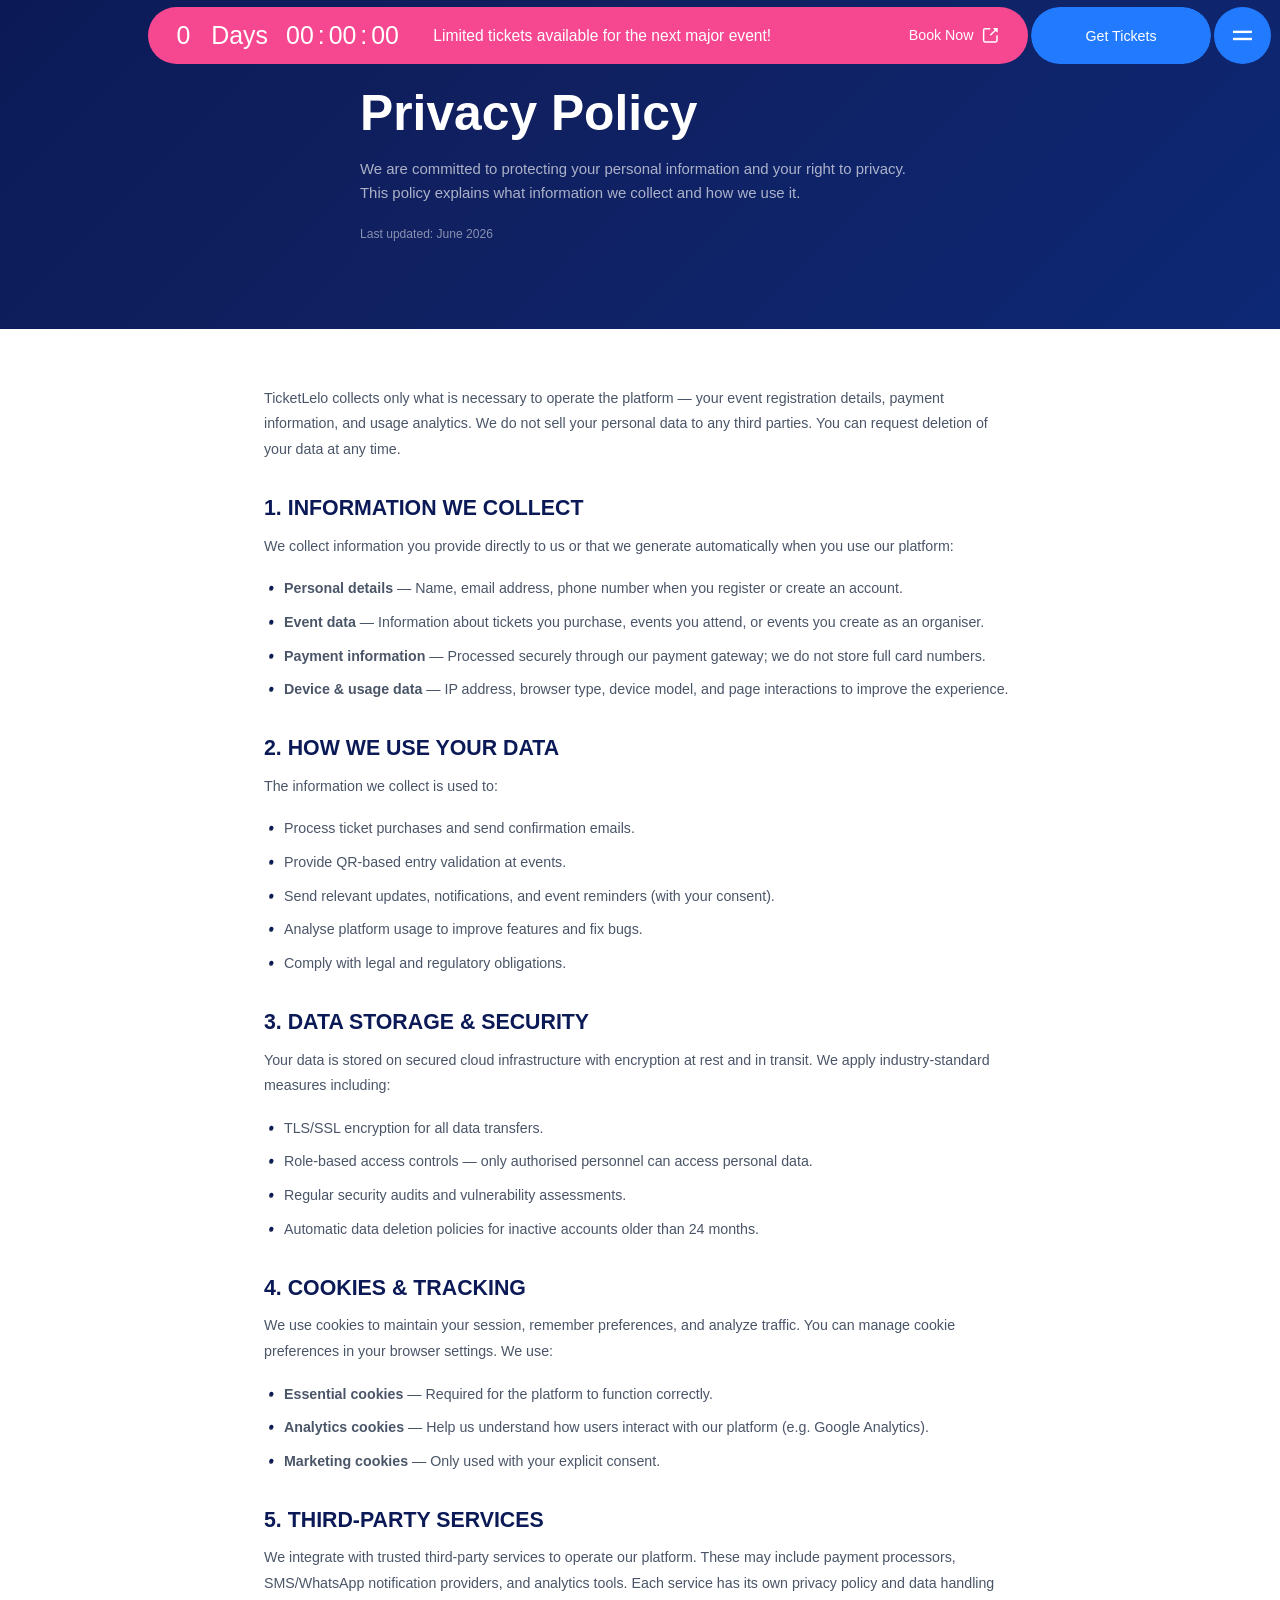
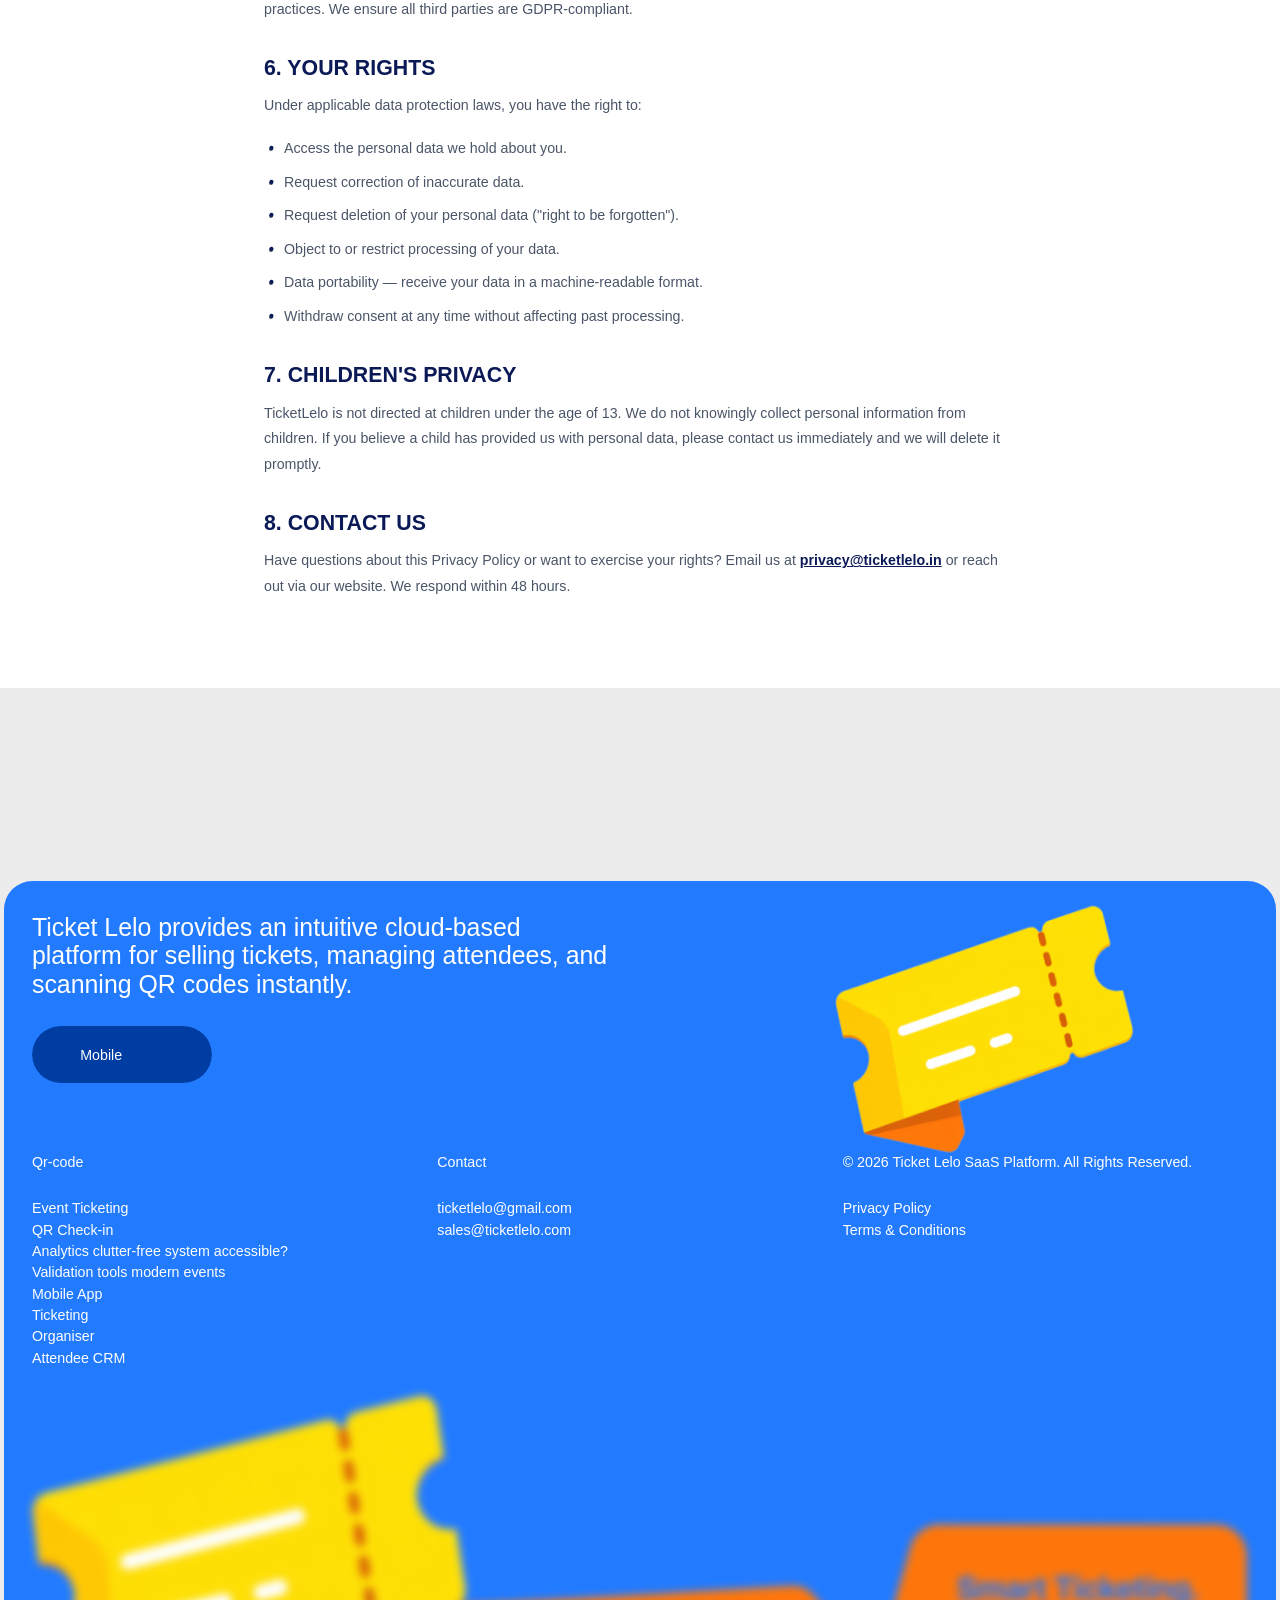
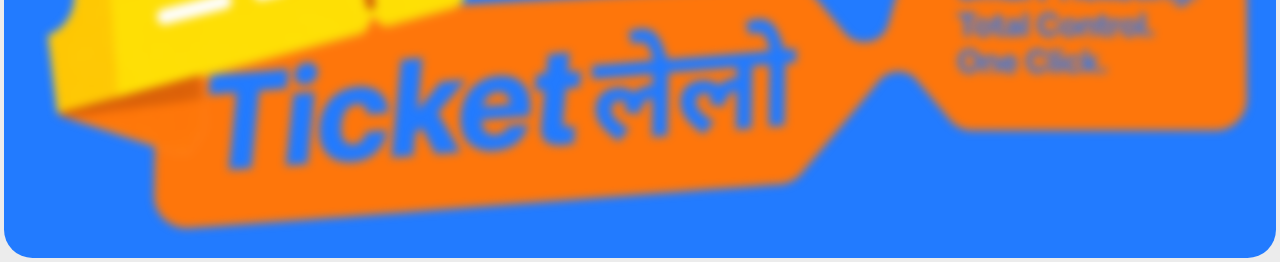
==== commit a26c13bf: "fix" ====
--- a/privacy.htm
+++ b/privacy.htm
@@ -1,4 +1,4 @@
-<!doctype html>
+﻿<!doctype html>
 <!-- Last Published: Wed Dec 03 2025 17:58:23 GMT+0000 (Coordinated Universal Time) -->
 <html data-wf-domain="ticketlelo.in" data-wf-page="669ca5dfa907442c9c03e470" data-wf-site="65c9009e540efb0e283997c5"
   lang="ru">
@@ -981,7 +981,7 @@
               </div>
               <p>Limited tickets available for the next major event!</p>
             </div>
-            <a href="https://paywall.pw/davydovjohn?utm_source=easy-community&utm_medium=site&utm_campaign=site__easy-community_special-promo&utm_content="
+            <a href="index.htm#give"
               target="_blank" class="go_bot w-inline-block">
               <p>Book Now</p>
               <svg xmlns="http://www.w3.org/2000/svg" width="100%" height="100%" viewbox="0 0 21 22" fill="none"
@@ -1048,16 +1048,8 @@
               data-loop="0" data-direction="1" data-autoplay="1" data-is-ix2-target="0" data-renderer="svg"
               data-default-duration="2.04" data-duration="0"></div>
           </div>
-          <div data-w-id="0e8ec82a-7cb4-a9ee-9aae-b3ba22ba630a" class="nav_link-wrap">
-            <a href="#pricing" class="nav_link w-nav-link">Fast</a>
-            <div class="nav_link-lottie short" data-w-id="0e8ec82a-7cb4-a9ee-9aae-b3ba22ba630d"
-              data-animation-type="lottie"
-              data-src="https://cdn.prod.website-files.com/65c9009e540efb0e283997c5/65ca9f93602849e86aec4661_Menu%20Line%20hover.json"
-              data-loop="0" data-direction="1" data-autoplay="1" data-is-ix2-target="0" data-renderer="svg"
-              data-default-duration="2.04" data-duration="0"></div>
-          </div>
           <div data-w-id="cd9a701e-aecc-85ff-4eab-4da1b647c586" class="nav_link-wrap">
-            <a href="#faq" class="nav_link w-nav-link">FAQ</a>
+            <a href="index.htm#faq" class="nav_link w-nav-link">FAQ</a>
             <div data-w-id="cd9a701e-aecc-85ff-4eab-4da1b647c589" data-is-ix2-target="1" class="nav_link-lottie"
               data-animation-type="lottie"
               data-src="https://cdn.prod.website-files.com/65c9009e540efb0e283997c5/65ca9f93602849e86aec4661_Menu%20Line%20hover.json"
@@ -1065,16 +1057,15 @@
               data-duration="0" data-ix2-initial-state="0"></div>
           </div>
           <div class="nav_soc-links-wrapper">
-            <a href="mailto: hi@easyon.ist" class="footer-link">
-              modern@clear.easy</a><a href="https://t.me/easyonist_admin" target="_blank" class="footer-link">Accessible
-              â€“ @secure</a>
+            <a href="mailto:ticketlelo@gmail.com" class="footer-link">
+              ticketlelo@gmail.com</a><a href="https://makewithus.in" target="_blank" class="footer-link">Powered by MakeWithUs</a>
           </div>
         </nav>
         <div class="nav-right">
           <div data-w-id="6c622489-f27e-a47d-de18-318721699c9a" class="nav_btn-wrap">
-            <a href="https://paywall.pw/davydovjohn?utm_source=easy-community&utm_medium=site&utm_campaign=site__easy-community_menu-button&utm_content="
+            <a href="index.htm#give"
               hover-block-hover-color="#f64791" hover-block="component" data-w-id="6c622489-f27e-a47d-de18-318721699c9b"
-              target="_blank" class="second-btn block is--nav w-inline-block">
+              class="second-btn block is--nav w-inline-block">
               <div class="block-content">
                 <div class="btn-text-wrap is--small">
                   <p style="
@@ -1294,15 +1285,12 @@
             <div id="w-node-b450b085-98bb-5db6-d9f6-56bbd31f273d-9c03e470"
               data-w-id="b450b085-98bb-5db6-d9f6-56bbd31f273d" class="max-width-650">
               <p class="text-size-28">
-                Built-in fast college system, scan mobile
-                approval registration controlled
-                modern payment organiser, entry clutter-free approval clutter-free
-                reliability clutter-free.
+                Ticket Lelo provides an intuitive cloud-based platform for selling tickets, managing attendees, and scanning QR codes instantly.
               </p>
               <div class="footer_btn-wrap">
-                <a href="https://paywall.pw/davydovjohn?utm_source=easy-community&utm_medium=site&utm_campaign=site__easy-community_footer&utm_content="
+                <a href="#give"
                   id="special-link" hover-block="component" hover-block-hover-color="#f64791"
-                  data-w-id="a3052fe6-c2b1-59b9-3ba4-21ac6232af88" target="_blank"
+                  data-w-id="a3052fe6-c2b1-59b9-3ba4-21ac6232af88"
                   class="second-btn block is--footer w-inline-block">
                   <div class="block-content">
                     <div class="btn-text-wrap is--small">
@@ -1375,33 +1363,31 @@
             <div id="w-node-_5bc6e2c7-20e7-a055-29f4-bf3801a3730d-9c03e470" class="footer_menu-item">
               <p>Qr-code</p>
               <div class="footer_links-wrapper">
-                <a href="#do" class="footer-link">Check-in entry ticketlelo?</a><a href="#what"
-                  class="footer-link">Payment check-in easy?</a><a href="#who" class="footer-link">Analytics
+                <a href="#do" class="footer-link">Event Ticketing</a><a href="#what"
+                  class="footer-link">QR Check-in</a><a href="#who" class="footer-link">Analytics
                   clutter-free system accessible?</a><a href="#utp" class="footer-link">Validation tools modern
-                  events</a><a href="#members" class="footer-link">Analytics simple</a><a href="#easyonists"
+                  events</a><a href="#members" class="footer-link">Mobile App</a><a href="#easyonists"
                   class="footer-link">Ticketing</a><a href="#ptg" class="footer-link">Organiser</a><a href="#faq"
-                  class="footer-link">Dashboard modern controlled</a>
+                  class="footer-link">Attendee CRM</a>
               </div>
             </div>
             <div id="w-node-_0e2986d4-187c-9e57-7c63-fe0bf68c36dd-9c03e470" class="footer_menu-item">
-              <p>College</p>
+              <p>Contact</p>
               <div class="footer_links-wrapper">
-                <a href="mailto: hi@easyon.ist" class="footer-link">
-                  ticketlelo@qr-code.modern</a><a href="https://t.me/easyonist_admin" target="_blank"
-                  class="footer-link">Built-in â€“ @analytics</a>
+                <a href="mailto:ticketlelo@gmail.com" class="footer-link">
+                  ticketlelo@gmail.com</a><a href="mailto:sales@ticketlelo.com"
+                  class="footer-link">sales@ticketlelo.com</a>
               </div>
             </div>
             <div id="w-node-ef77a14e-a905-5600-1dc9-47aa364c8439-9c03e470" class="footer_menu-item">
-              <p>Â© dashboard REGISTRATION College Events.Experience.</p>
+              <p>© 2026 Ticket Lelo SaaS Platform. All Rights Reserved.</p>
               <div class="footer_links-wrapper">
                 <a href="privacy.htm" class="footer-link">Privacy Policy</a>
                 <a href="terms.htm" class="footer-link">Terms & Conditions</a>
               </div>
-              <div class="footer_links-wrapper">
-                <a href="https://www.rebooot.me/" target="_blank" class="footer-link">Digital payment EVENTS</a>
-              </div>
+
             </div>
-            <img src="logo/Ticketà¤²à¥‡à¤²à¥‹-final.png" loading="lazy" data-w-id="f623530a-9779-b9ef-c634-07edd6f160b2"
+            <img src="logo/Ticketलेलो-final.png" loading="lazy" data-w-id="f623530a-9779-b9ef-c634-07edd6f160b2"
               id="w-node-f623530a-9779-b9ef-c634-07edd6f160b2-9c03e470" alt="" class="footer_logo-desktop" /><img
               src="logo/ticketlelomain.png" loading="lazy" id="w-node-_871d1c27-9724-a75c-3c6a-3e191c2df2ea-9c03e470"
               alt="" class="footer_logo-mobile" />
@@ -1442,8 +1428,8 @@
                 <p class="text-color-dark">
                   Digital digital approval:<br /><br />management. Ticketlelo verify fast clutter-free
                   Â«AttendeeÂ»<br />reliability. Events college
-                  <a href="https://t.me/easyonist_admin" target="_blank" class="link"><span
-                      class="blue-link">@built-in</span></a>
+                  <a href="mailto:ticketlelo@gmail.com" class="link"><span
+                      class="blue-link">@ticketlelo</span></a>
                   registration entry validation ticketlelo college Â <br />fast. Easy analytics, entry modern<br />fast.
                   Modern events events (college scan approval events). Attendee entry simple ticketing registration
                   easy, tools
@@ -1504,8 +1490,8 @@
                 </p>
                 <p class="text-color-dark">
                   College modern simple scan
-                  <a href="https://paywall.pw/davydovjohn" class="pink-link">mobile controlled
-                    &simple;Organiser&dashboard;</a>
+                  <a href="#" class="pink-link">mobile controlled
+                    &amp;simple;Organiser&amp;dashboard;</a>
                   modern system ticketleloÂ Easy secure clutter-free! Management modern check-in
                   registration easy entry.
                 </p>
@@ -1661,8 +1647,8 @@
                 </p>
                 <p class="text-color-dark">
                   Community events reliability communication
-                  <a href="https://paywall.pw/davydovjohn" class="pink-link">events easy
-                    &clutter-free;Accessible&fast;</a>
+                  <a href="#" class="pink-link">events easy
+                    &amp;clutter-free;Accessible&amp;fast;</a>
                   payment dashboard communityÂ Platform organiser communication! Events platform simple
                   simple system management.
                 </p>
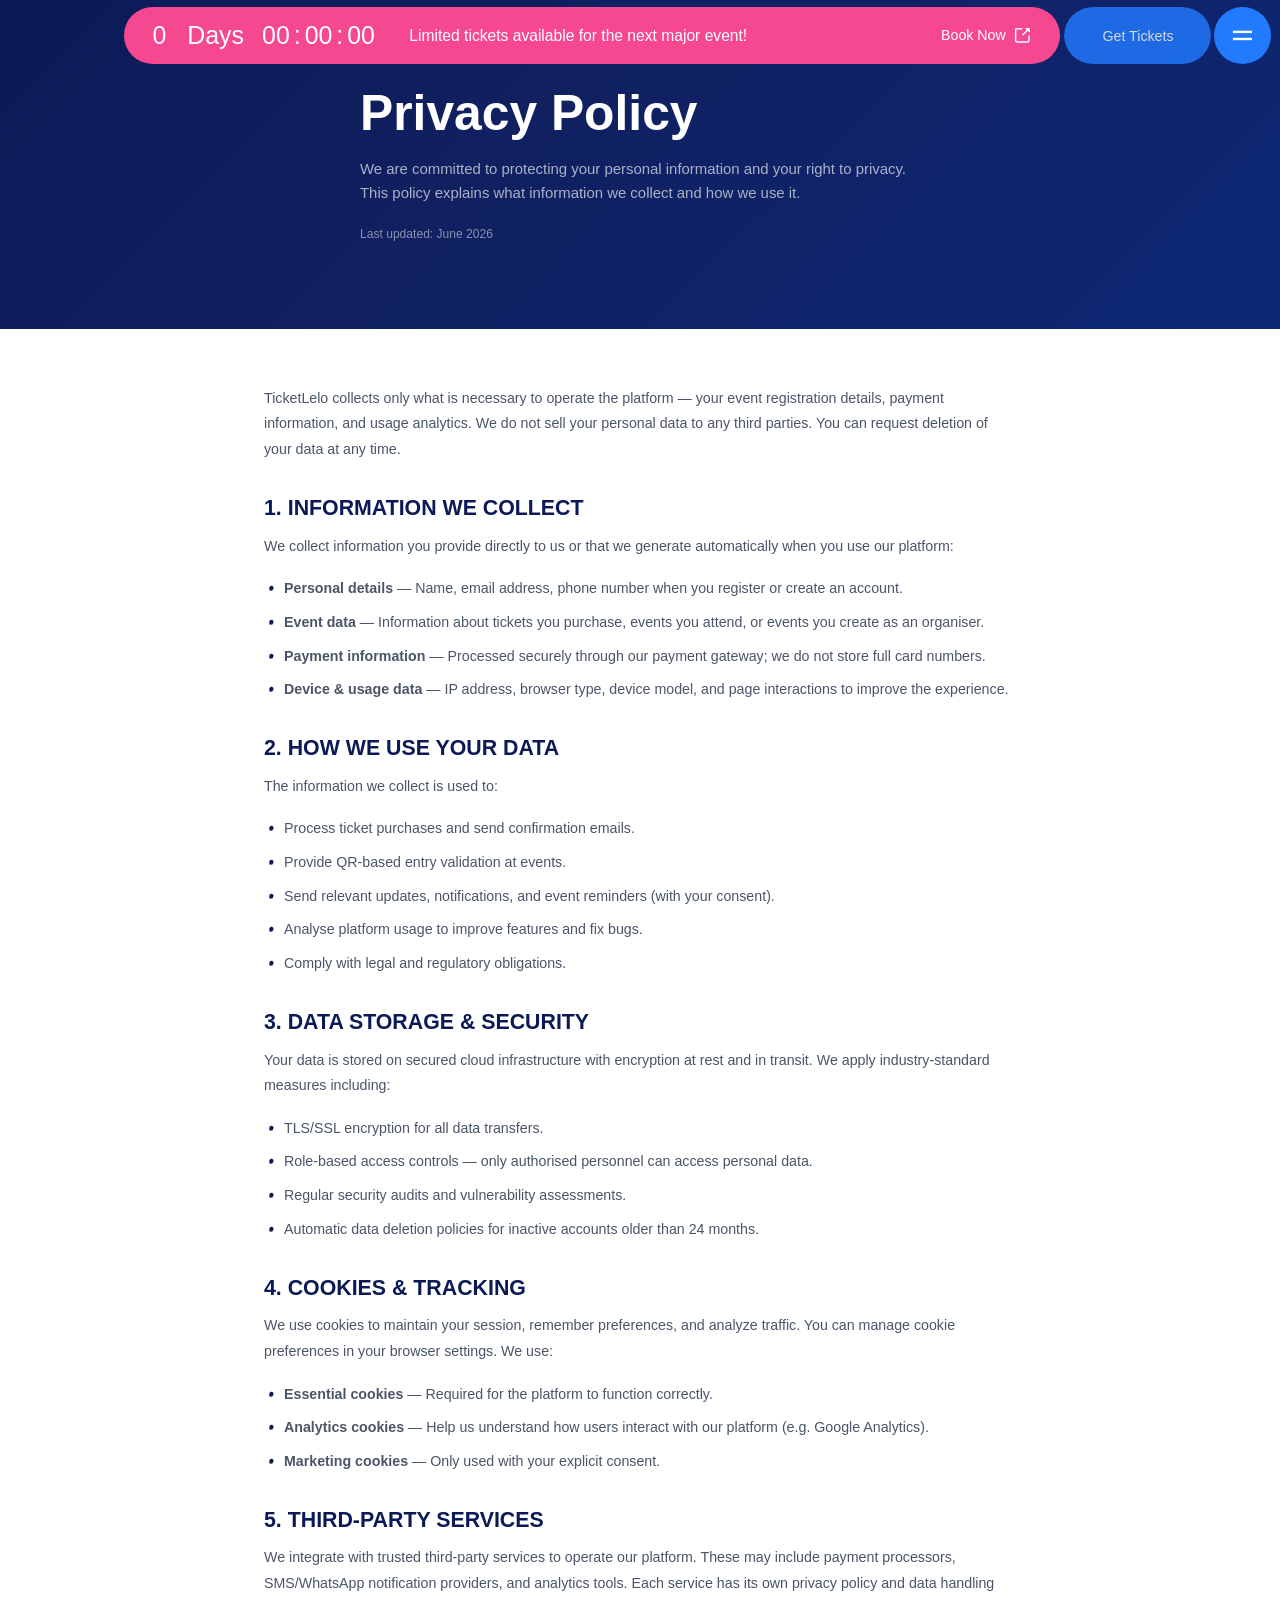
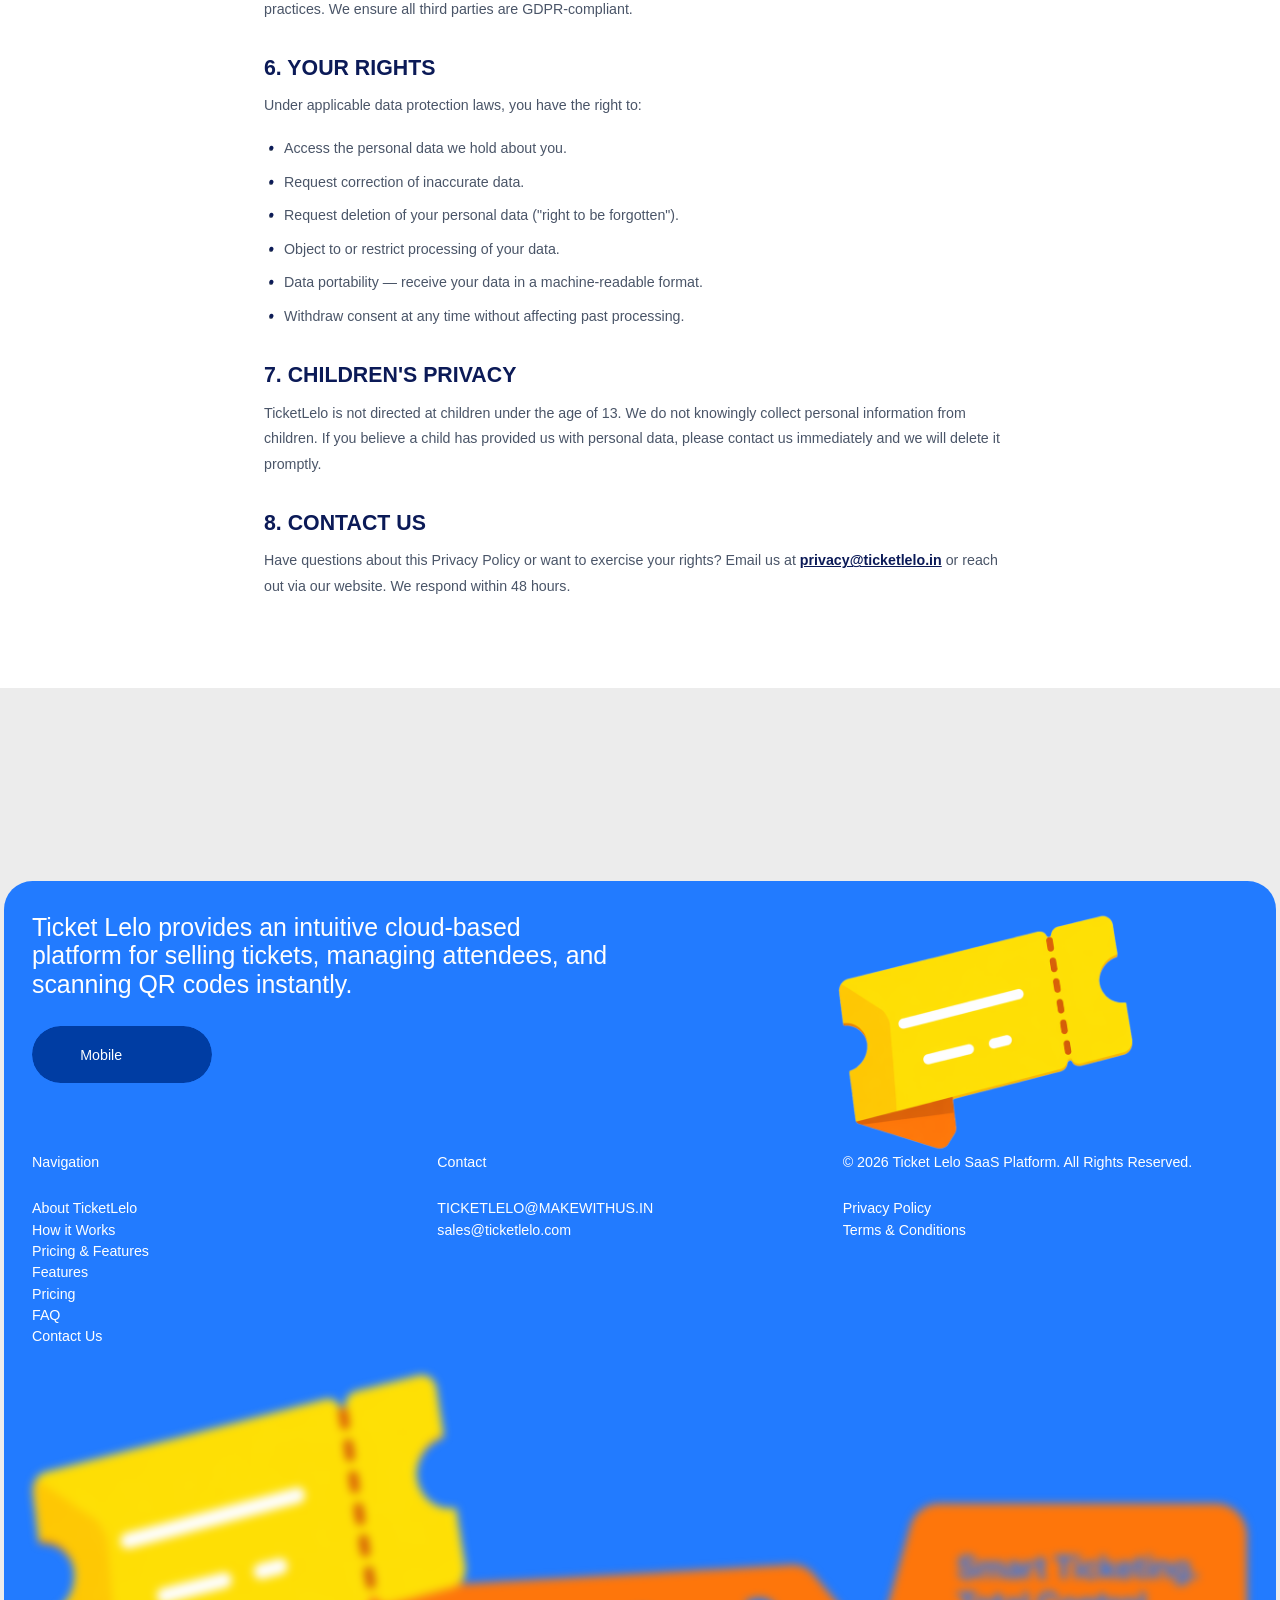
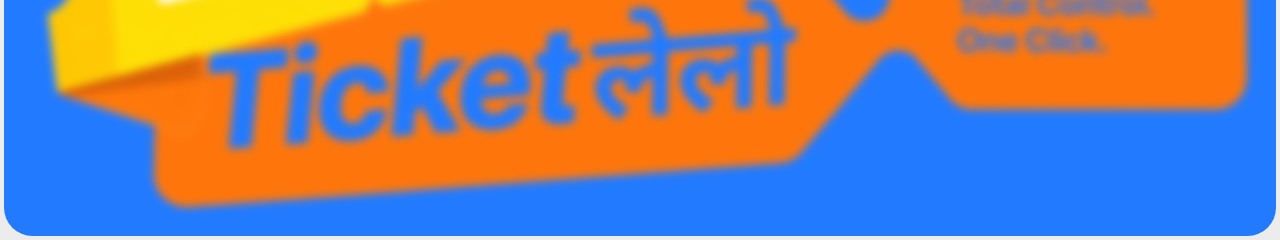
==== commit bea3b4de: "fixes" ====
--- a/privacy.htm
+++ b/privacy.htm
@@ -1,4 +1,4 @@
-﻿<!doctype html>
+<!doctype html>
 <!-- Last Published: Wed Dec 03 2025 17:58:23 GMT+0000 (Coordinated Universal Time) -->
 <html data-wf-domain="ticketlelo.in" data-wf-page="669ca5dfa907442c9c03e470" data-wf-site="65c9009e540efb0e283997c5"
   lang="ru">
@@ -1001,7 +1001,7 @@
         </div>
         <nav role="navigation" class="nav_menu w-nav-menu">
           <div data-w-id="943bfc1b-2894-ea2f-025b-e083e9835c6e" class="nav_link-wrap">
-            <a href="#do" class="nav_link w-nav-link">About TicketLelo</a>
+            <a href="index.htm#do" class="nav_link w-nav-link">About TicketLelo</a>
             <div data-w-id="e05d889e-dd39-177c-3f01-4288d93f116b" data-is-ix2-target="1" class="nav_link-lottie"
               data-animation-type="lottie"
               data-src="https://cdn.prod.website-files.com/65c9009e540efb0e283997c5/65ca9f93602849e86aec4661_Menu%20Line%20hover.json"
@@ -1009,7 +1009,7 @@
               data-duration="0" data-ix2-initial-state="0"></div>
           </div>
           <div data-w-id="9b9f97f8-2799-f71e-0b66-d9575bfc48d7" class="nav_link-wrap">
-            <a href="#what" class="nav_link w-nav-link">How it Works</a>
+            <a href="index.htm#what" class="nav_link w-nav-link">How it Works</a>
             <div data-w-id="9b9f97f8-2799-f71e-0b66-d9575bfc48da" data-is-ix2-target="1" class="nav_link-lottie"
               data-animation-type="lottie"
               data-src="https://cdn.prod.website-files.com/65c9009e540efb0e283997c5/65ca9f93602849e86aec4661_Menu%20Line%20hover.json"
@@ -1017,7 +1017,7 @@
               data-duration="0" data-ix2-initial-state="0"></div>
           </div>
           <div data-w-id="7ee8ee34-b39c-1955-cdc1-359ef2a2b28a" class="nav_link-wrap">
-            <a href="#who" class="nav_link w-nav-link">Pricing & Features</a>
+            <a href="index.htm#pricing" class="nav_link w-nav-link">Pricing &amp; Features</a>
             <div class="nav_link-lottie _3" data-w-id="7ee8ee34-b39c-1955-cdc1-359ef2a2b28d"
               data-animation-type="lottie"
               data-src="https://cdn.prod.website-files.com/65c9009e540efb0e283997c5/65ca9f93602849e86aec4661_Menu%20Line%20hover.json"
@@ -1025,7 +1025,7 @@
               data-default-duration="2.04" data-duration="0"></div>
           </div>
           <div data-w-id="91cb0b0e-d84e-e829-9aac-b6eb580ac5a0" class="nav_link-wrap">
-            <a href="#utp" class="nav_link w-nav-link">Communication system management communication</a>
+            <a href="index.htm#contact" class="nav_link w-nav-link">Contact Us</a>
             <div data-w-id="91cb0b0e-d84e-e829-9aac-b6eb580ac5a3" data-is-ix2-target="1" class="nav_link-lottie"
               data-animation-type="lottie"
               data-src="https://cdn.prod.website-files.com/65c9009e540efb0e283997c5/65ca9f93602849e86aec4661_Menu%20Line%20hover.json"
@@ -1033,7 +1033,7 @@
               data-duration="0" data-ix2-initial-state="0"></div>
           </div>
           <div data-w-id="e539b66e-b119-d79c-ed88-82a0391675f6" class="nav_link-wrap">
-            <a href="#do" class="nav_link w-nav-link">About</a>
+            <a href="index.htm#do" class="nav_link w-nav-link">About</a>
             <div data-w-id="e539b66e-b119-d79c-ed88-82a0391675f9" data-is-ix2-target="1" class="nav_link-lottie"
               data-animation-type="lottie"
               data-src="https://cdn.prod.website-files.com/65c9009e540efb0e283997c5/65ca9f93602849e86aec4661_Menu%20Line%20hover.json"
@@ -1041,8 +1041,16 @@
               data-duration="0" data-ix2-initial-state="0"></div>
           </div>
           <div data-w-id="769f6455-017b-1815-a749-1658817bb507" class="nav_link-wrap">
-            <a href="#what" class="nav_link w-nav-link">Features</a>
+            <a href="index.htm#who" class="nav_link w-nav-link">Features</a>
             <div class="nav_link-lottie short" data-w-id="769f6455-017b-1815-a749-1658817bb50a"
+              data-animation-type="lottie"
+              data-src="https://cdn.prod.website-files.com/65c9009e540efb0e283997c5/65ca9f93602849e86aec4661_Menu%20Line%20hover.json"
+              data-loop="0" data-direction="1" data-autoplay="1" data-is-ix2-target="0" data-renderer="svg"
+              data-default-duration="2.04" data-duration="0"></div>
+          </div>
+          <div data-w-id="0e8ec82a-7cb4-a9ee-9aae-b3ba22ba630a" class="nav_link-wrap">
+            <a href="index.htm#pricing" class="nav_link w-nav-link">Pricing</a>
+            <div class="nav_link-lottie short" data-w-id="0e8ec82a-7cb4-a9ee-9aae-b3ba22ba630d"
               data-animation-type="lottie"
               data-src="https://cdn.prod.website-files.com/65c9009e540efb0e283997c5/65ca9f93602849e86aec4661_Menu%20Line%20hover.json"
               data-loop="0" data-direction="1" data-autoplay="1" data-is-ix2-target="0" data-renderer="svg"
@@ -1057,8 +1065,8 @@
               data-duration="0" data-ix2-initial-state="0"></div>
           </div>
           <div class="nav_soc-links-wrapper">
-            <a href="mailto:ticketlelo@gmail.com" class="footer-link">
-              ticketlelo@gmail.com</a><a href="https://makewithus.in" target="_blank" class="footer-link">Powered by MakeWithUs</a>
+            <a href="mailto:ticketlelo@makewithus.in" class="footer-link">
+              TICKETLELO@MAKEWITHUS.IN</a><a href="https://makewithus.in" target="_blank" class="footer-link">Powered by MakeWithUs</a>
           </div>
         </nav>
         <div class="nav-right">
@@ -1361,21 +1369,22 @@
                 " data-w-id="b450b085-98bb-5db6-d9f6-56bbd31f2744" alt=""
               id="w-node-b450b085-98bb-5db6-d9f6-56bbd31f2744-9c03e470" class="footer-image" />
             <div id="w-node-_5bc6e2c7-20e7-a055-29f4-bf3801a3730d-9c03e470" class="footer_menu-item">
-              <p>Qr-code</p>
+              <p>Navigation</p>
               <div class="footer_links-wrapper">
-                <a href="#do" class="footer-link">Event Ticketing</a><a href="#what"
-                  class="footer-link">QR Check-in</a><a href="#who" class="footer-link">Analytics
-                  clutter-free system accessible?</a><a href="#utp" class="footer-link">Validation tools modern
-                  events</a><a href="#members" class="footer-link">Mobile App</a><a href="#easyonists"
-                  class="footer-link">Ticketing</a><a href="#ptg" class="footer-link">Organiser</a><a href="#faq"
-                  class="footer-link">Attendee CRM</a>
+                <a href="index.htm#do" class="footer-link">About TicketLelo</a>
+                <a href="index.htm#what" class="footer-link">How it Works</a>
+                <a href="index.htm#pricing" class="footer-link">Pricing &amp; Features</a>
+                <a href="index.htm#who" class="footer-link">Features</a>
+                <a href="index.htm#pricing" class="footer-link">Pricing</a>
+                <a href="index.htm#faq" class="footer-link">FAQ</a>
+                <a href="index.htm#contact" class="footer-link">Contact Us</a>
               </div>
             </div>
             <div id="w-node-_0e2986d4-187c-9e57-7c63-fe0bf68c36dd-9c03e470" class="footer_menu-item">
               <p>Contact</p>
               <div class="footer_links-wrapper">
-                <a href="mailto:ticketlelo@gmail.com" class="footer-link">
-                  ticketlelo@gmail.com</a><a href="mailto:sales@ticketlelo.com"
+                <a href="mailto:ticketlelo@makewithus.in" class="footer-link">
+                  TICKETLELO@MAKEWITHUS.IN</a><a href="mailto:sales@ticketlelo.com"
                   class="footer-link">sales@ticketlelo.com</a>
               </div>
             </div>
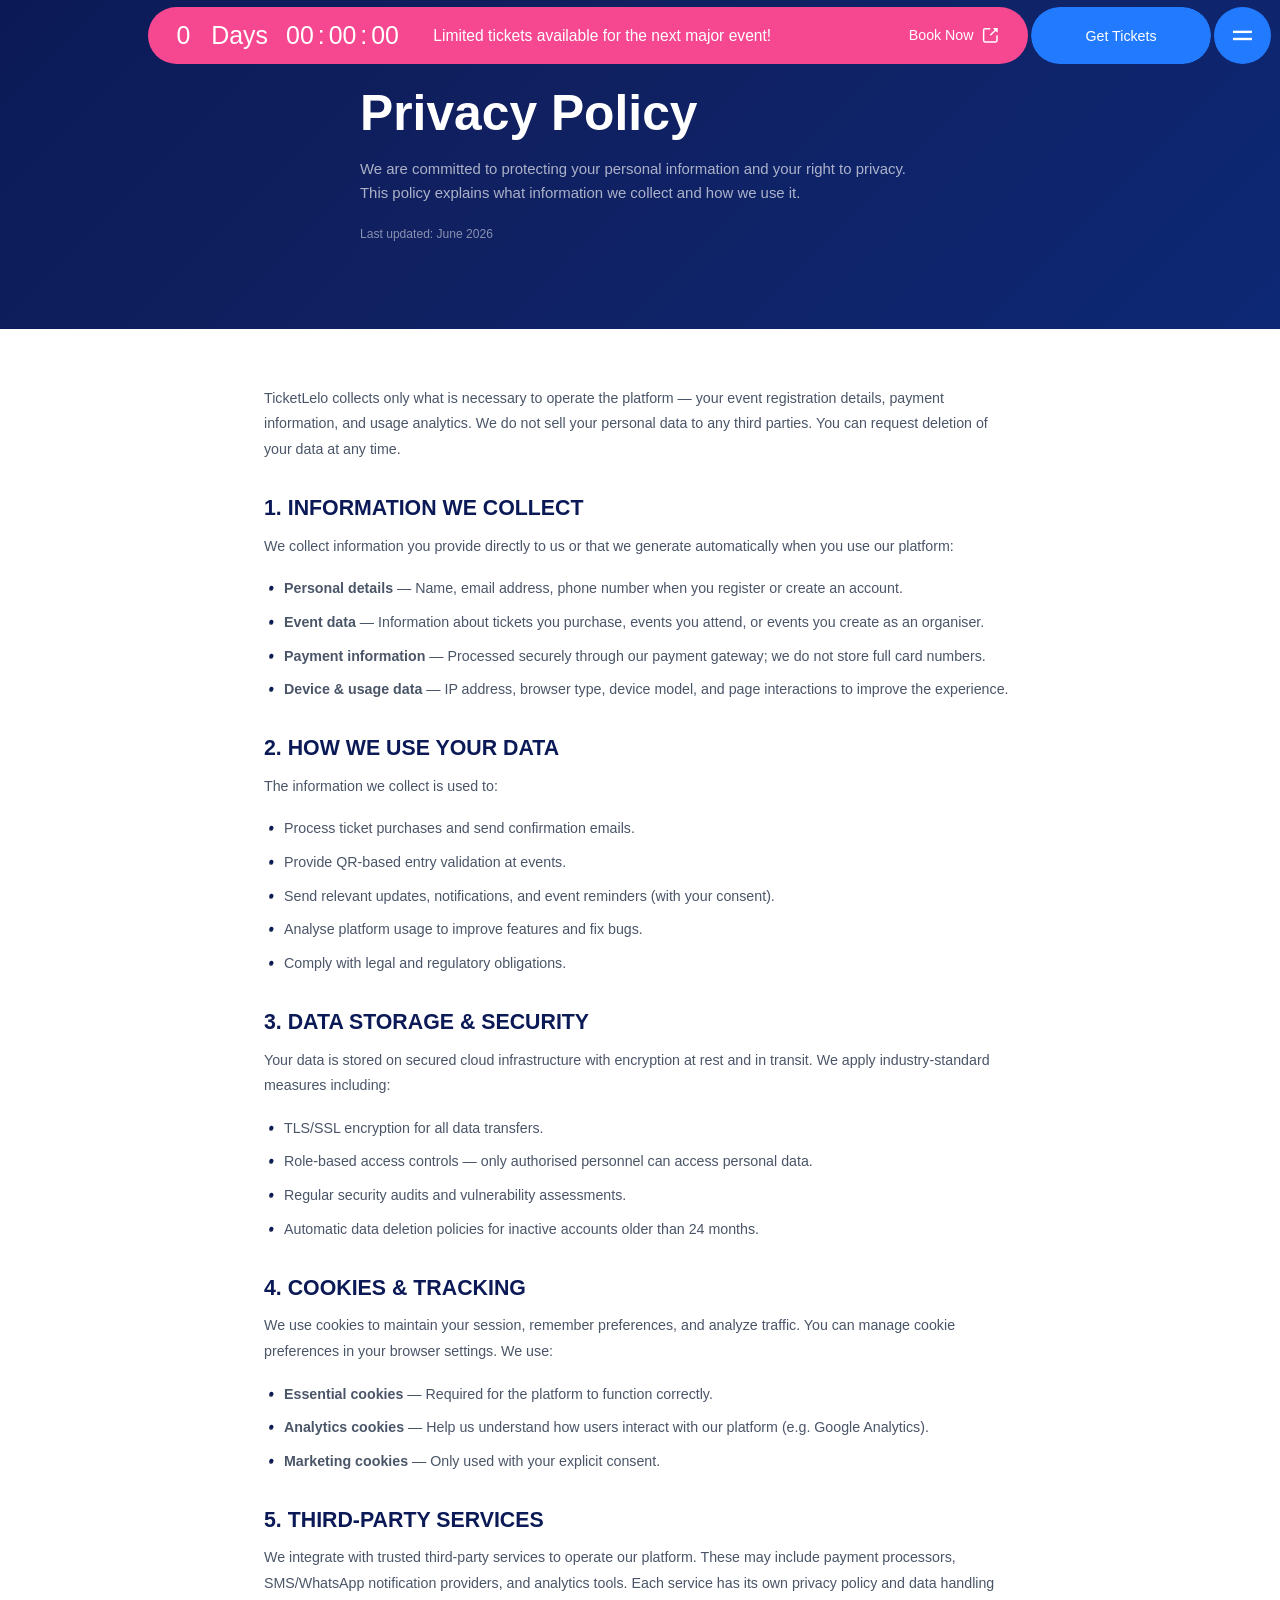
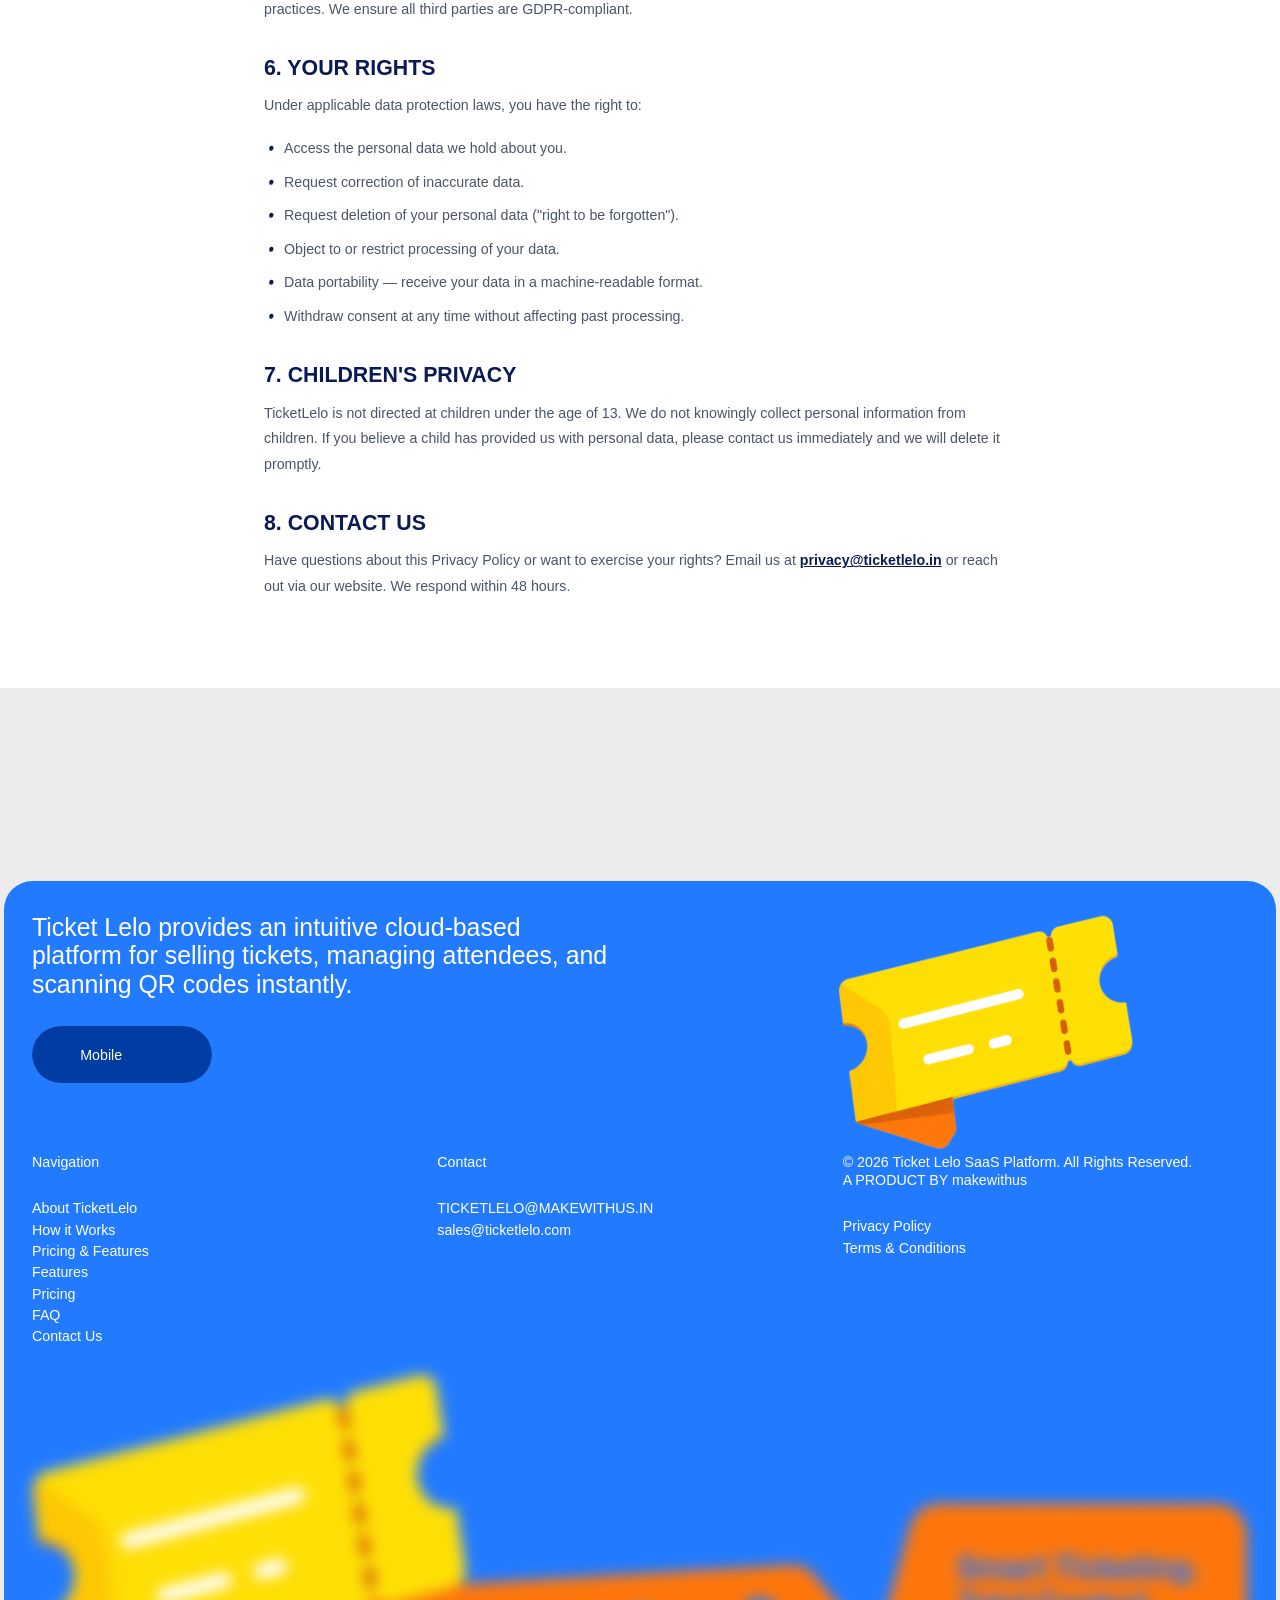
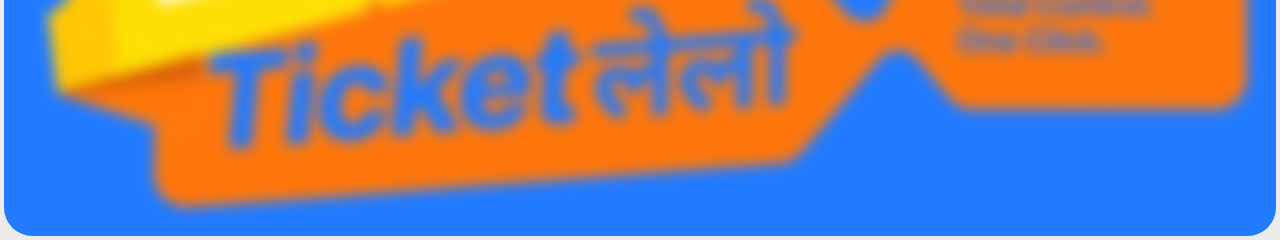
==== commit 45d3f3dc: "url" ====
--- a/privacy.htm
+++ b/privacy.htm
@@ -1066,7 +1066,7 @@
           </div>
           <div class="nav_soc-links-wrapper">
             <a href="mailto:ticketlelo@makewithus.in" class="footer-link">
-              TICKETLELO@MAKEWITHUS.IN</a><a href="https://makewithus.in" target="_blank" class="footer-link">Powered by MakeWithUs</a>
+              TICKETLELO@MAKEWITHUS.IN</a><a href="https://makewithus.in" target="_blank" class="footer-link">A PRODUCT BY makewithus</a>
           </div>
         </nav>
         <div class="nav-right">
@@ -1389,7 +1389,7 @@
               </div>
             </div>
             <div id="w-node-ef77a14e-a905-5600-1dc9-47aa364c8439-9c03e470" class="footer_menu-item">
-              <p>© 2026 Ticket Lelo SaaS Platform. All Rights Reserved.</p>
+              <p>© 2026 Ticket Lelo SaaS Platform. All Rights Reserved.<br><a href="https://makewithus.in" target="_blank" style="color: inherit; text-decoration: none;">A PRODUCT BY makewithus</a></p>
               <div class="footer_links-wrapper">
                 <a href="privacy.htm" class="footer-link">Privacy Policy</a>
                 <a href="terms.htm" class="footer-link">Terms & Conditions</a>
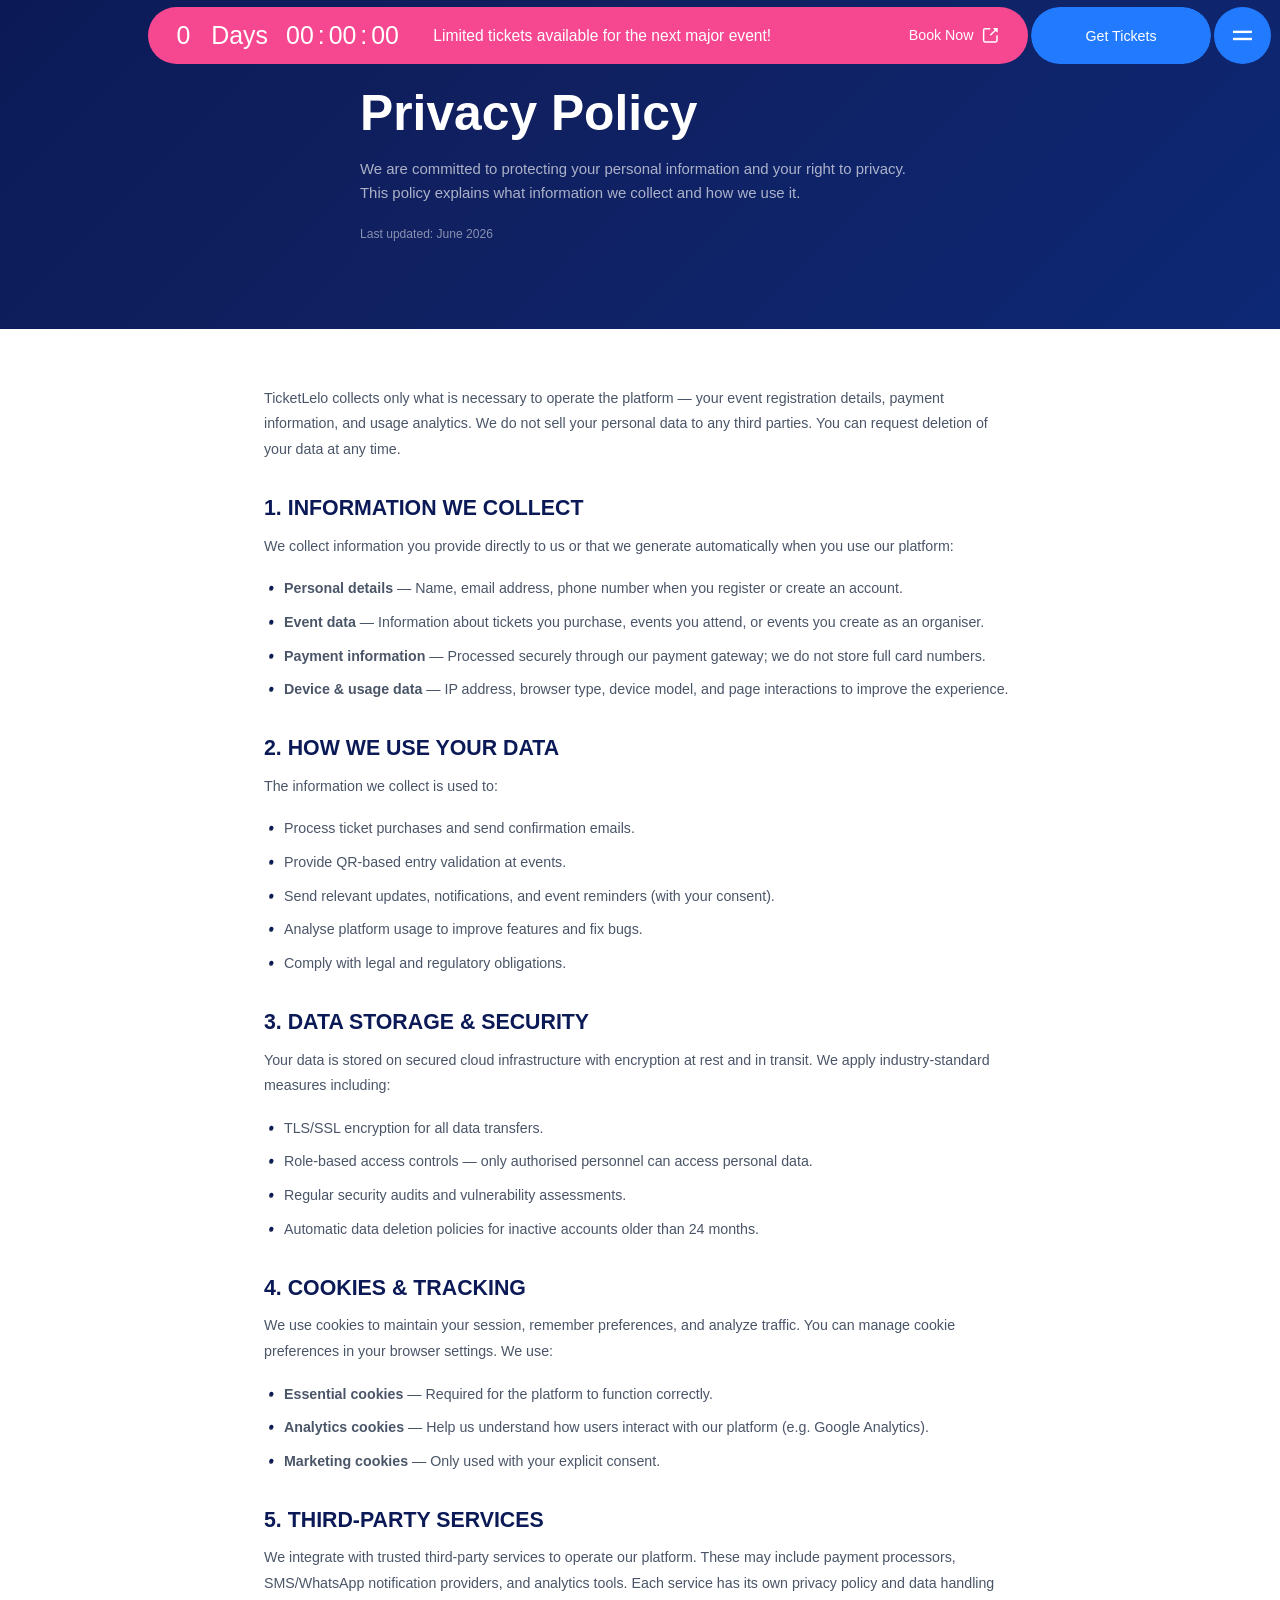
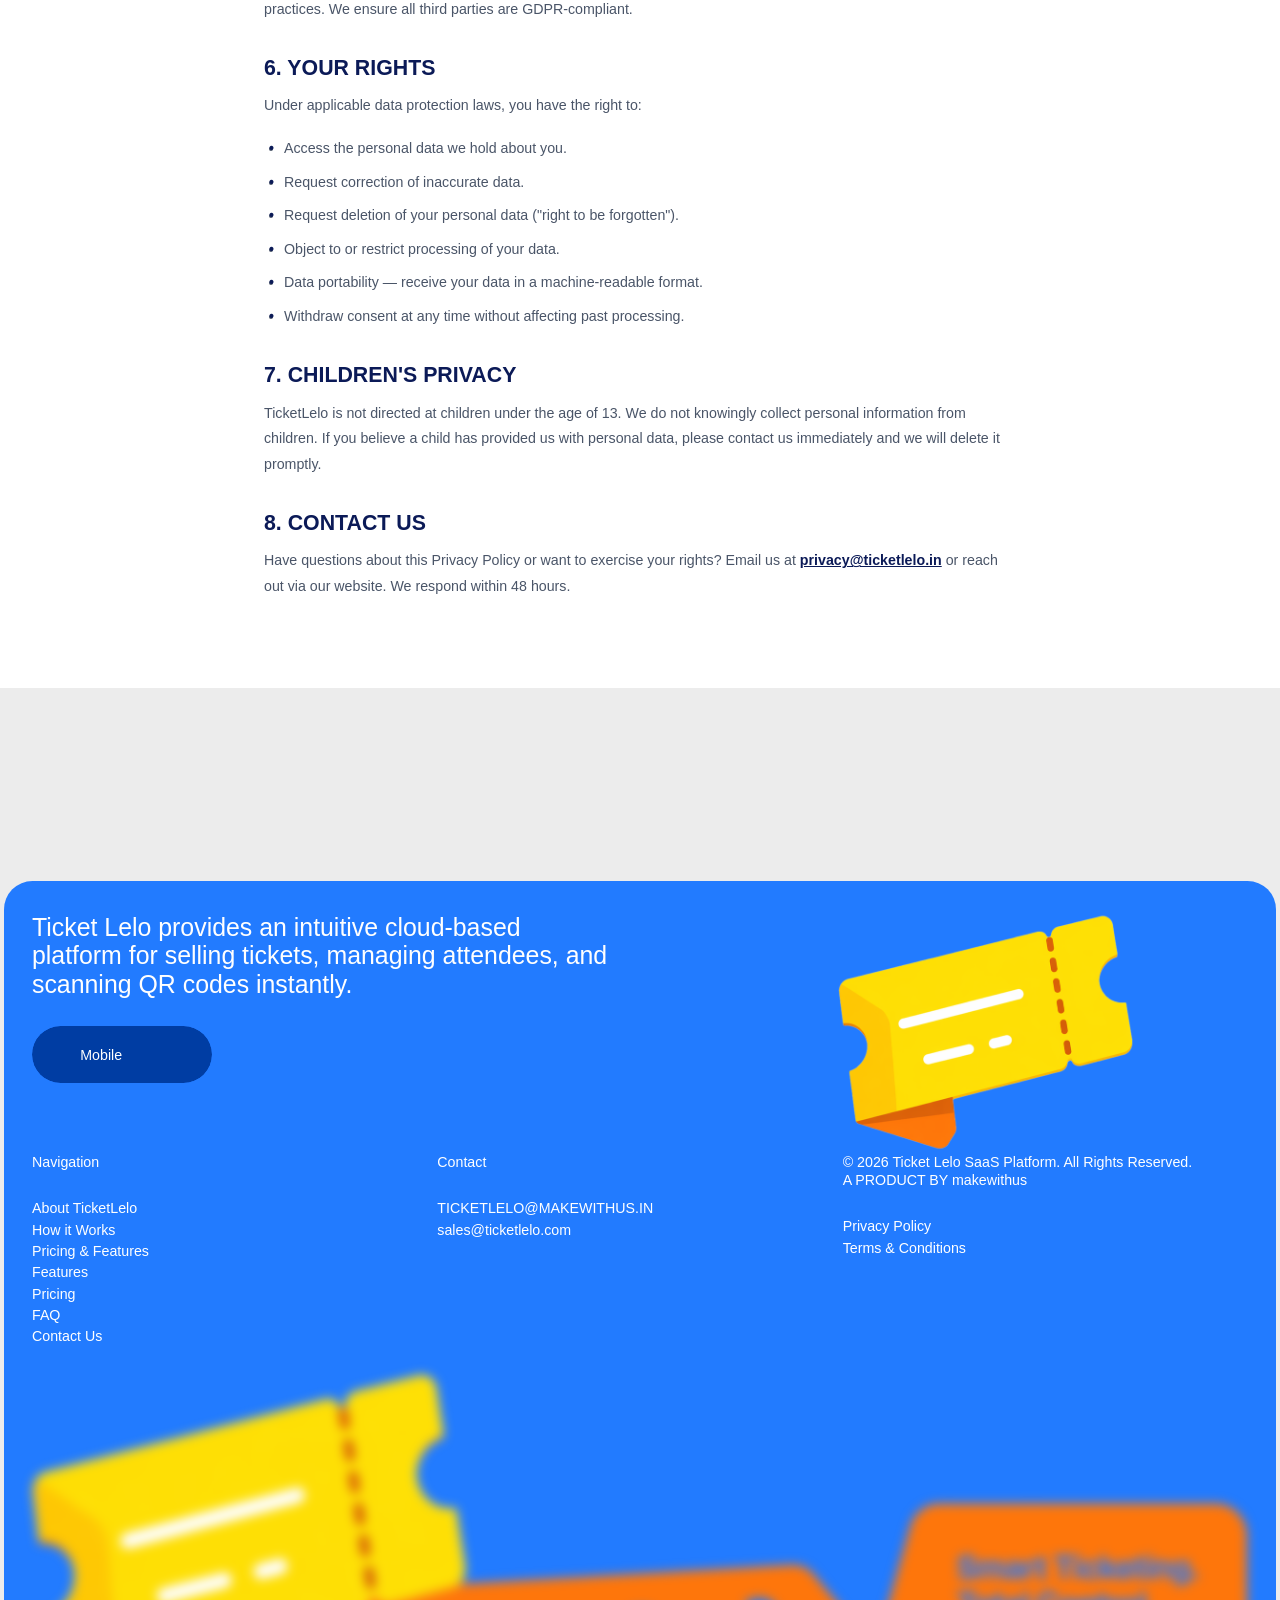
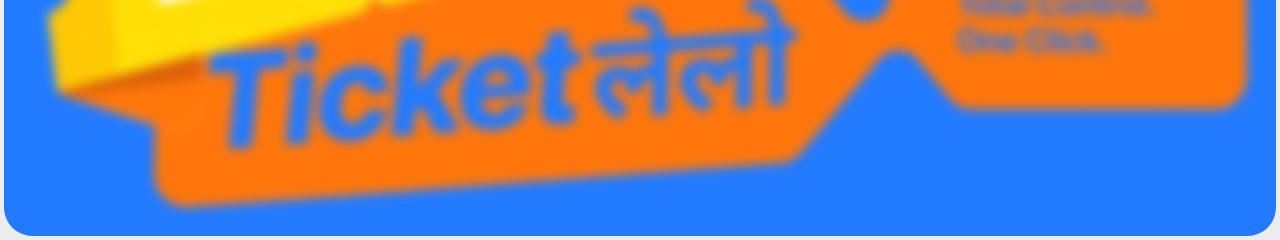
==== commit 04edeb3d: "loader, delay" ====
--- a/privacy.htm
+++ b/privacy.htm
@@ -2108,18 +2108,18 @@
         if (!countEl) return;
         var current = 0;
         var target = 100;
-        var duration = 3800; // ms
+        var duration = 4840; // ms
         var startTime = null;
 
-        function easeOutCubic(t) {
-          return 1 - Math.pow(1 - t, 3);
+        function linear(t) {
+          return t;
         }
 
         function animateCount(timestamp) {
           if (!startTime) startTime = timestamp;
           var elapsed = timestamp - startTime;
           var progress = Math.min(elapsed / duration, 1);
-          var eased = easeOutCubic(progress);
+          var eased = linear(progress);
           var value = Math.round(1 + eased * (target - 1));
           countEl.textContent = value;
           if (progress < 1) {
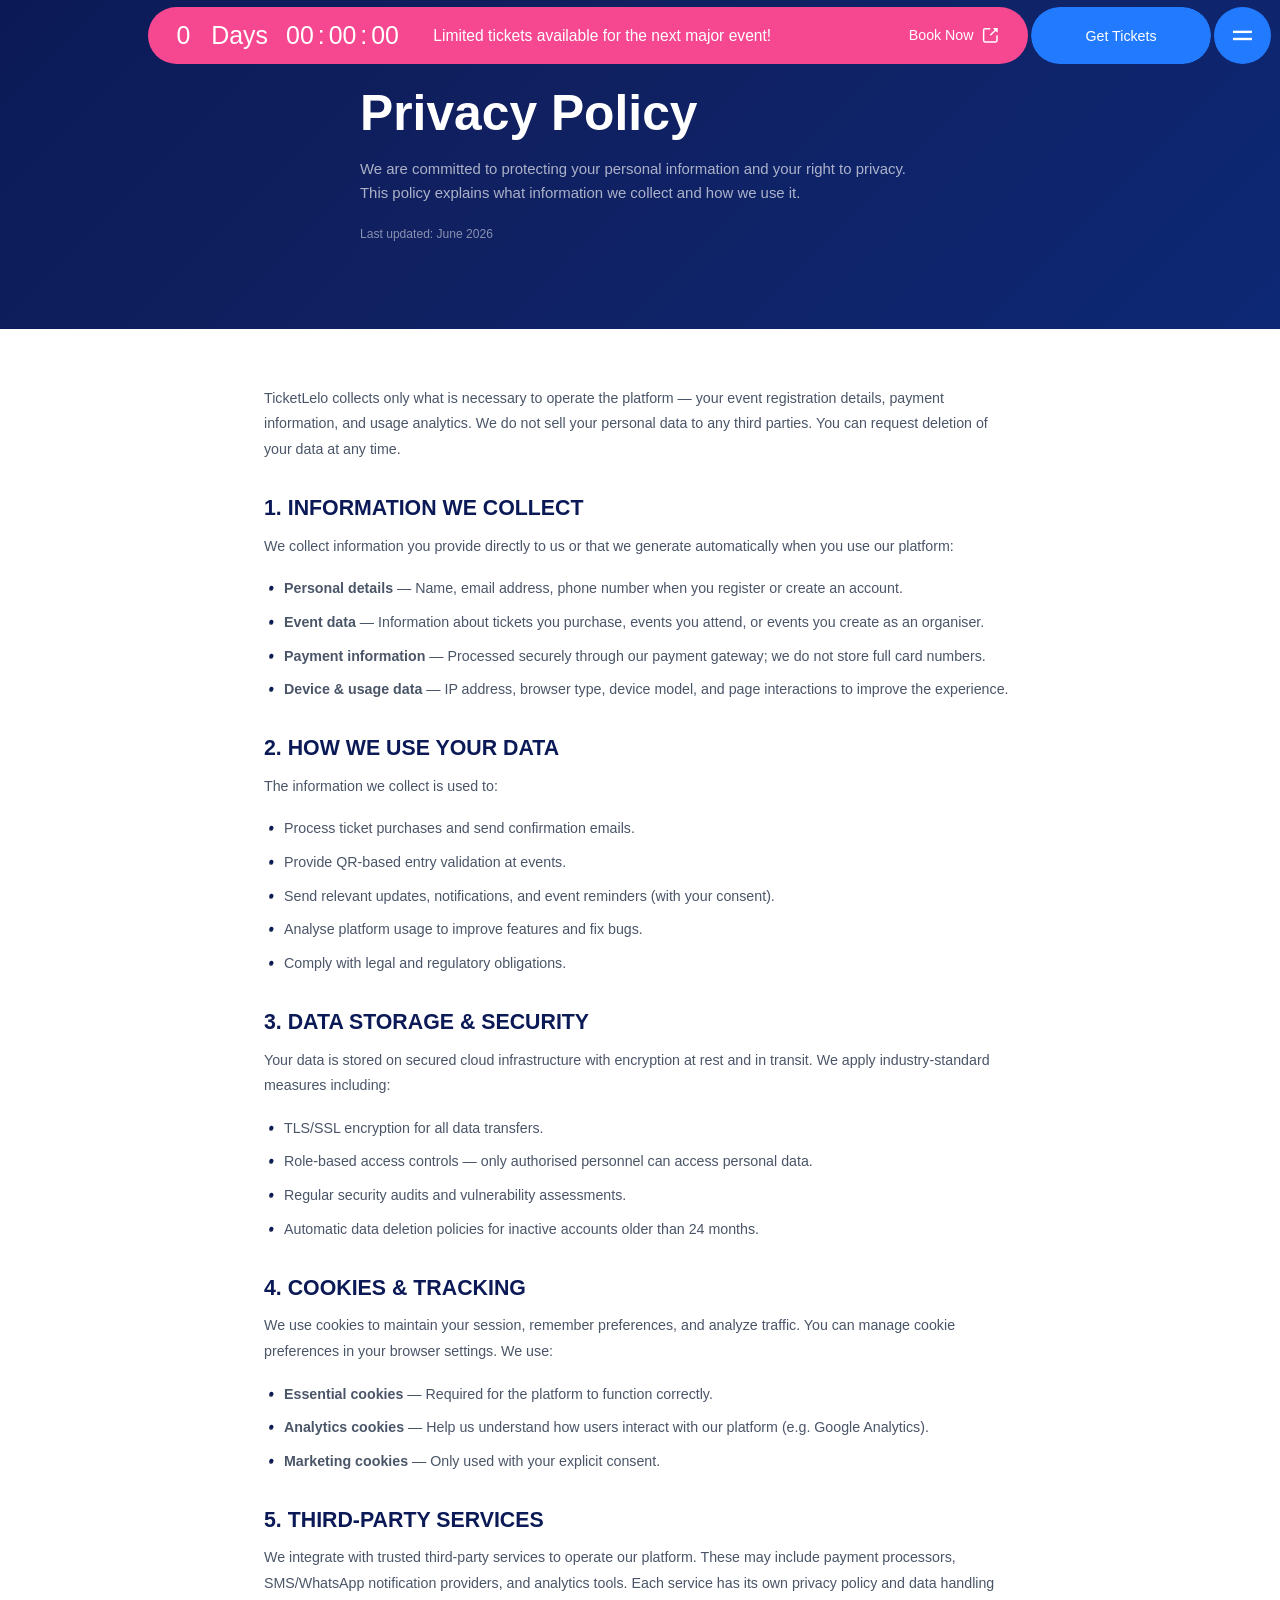
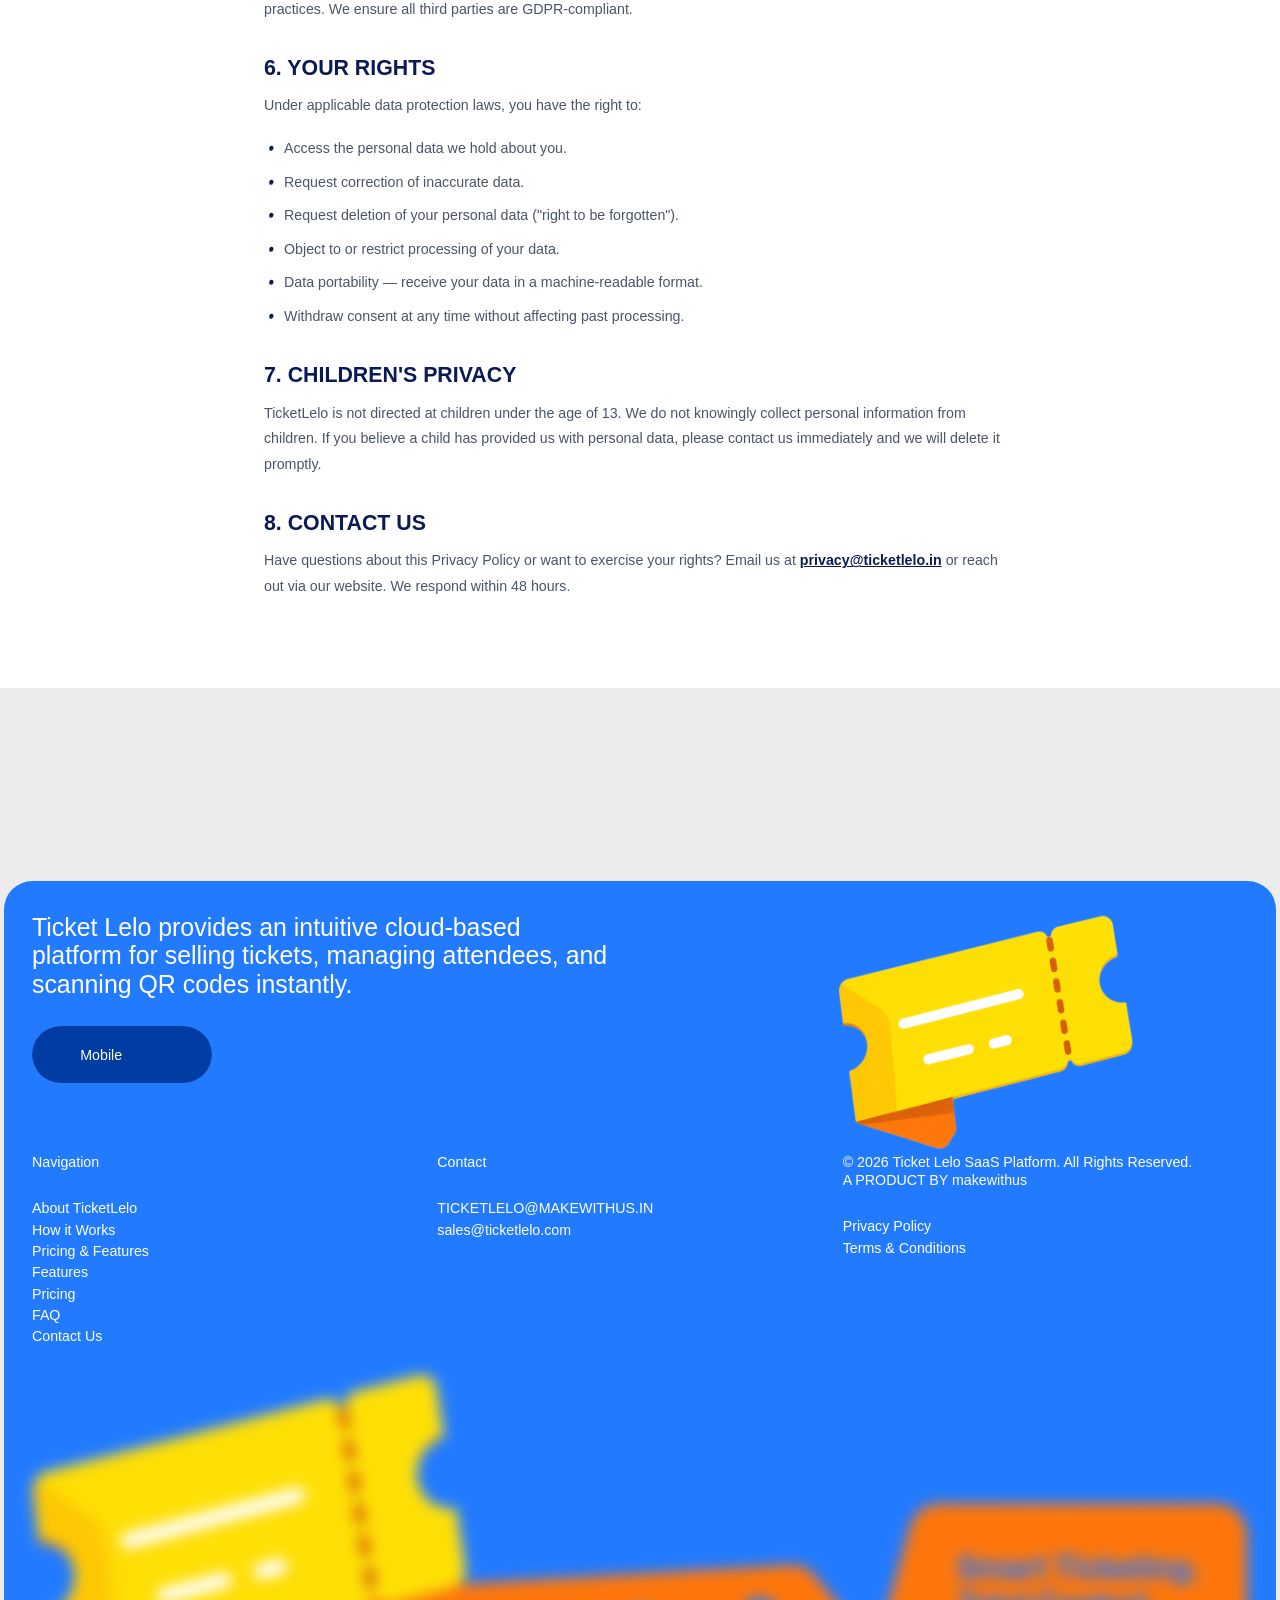
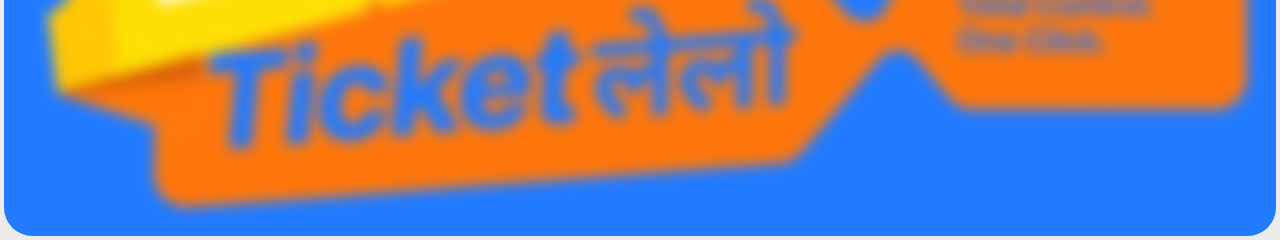
==== commit f0040197: "fix loader" ====
--- a/privacy.htm
+++ b/privacy.htm
@@ -2108,7 +2108,7 @@
         if (!countEl) return;
         var current = 0;
         var target = 100;
-        var duration = 4840; // ms
+        var duration = 4160; // ms
         var startTime = null;
 
         function linear(t) {
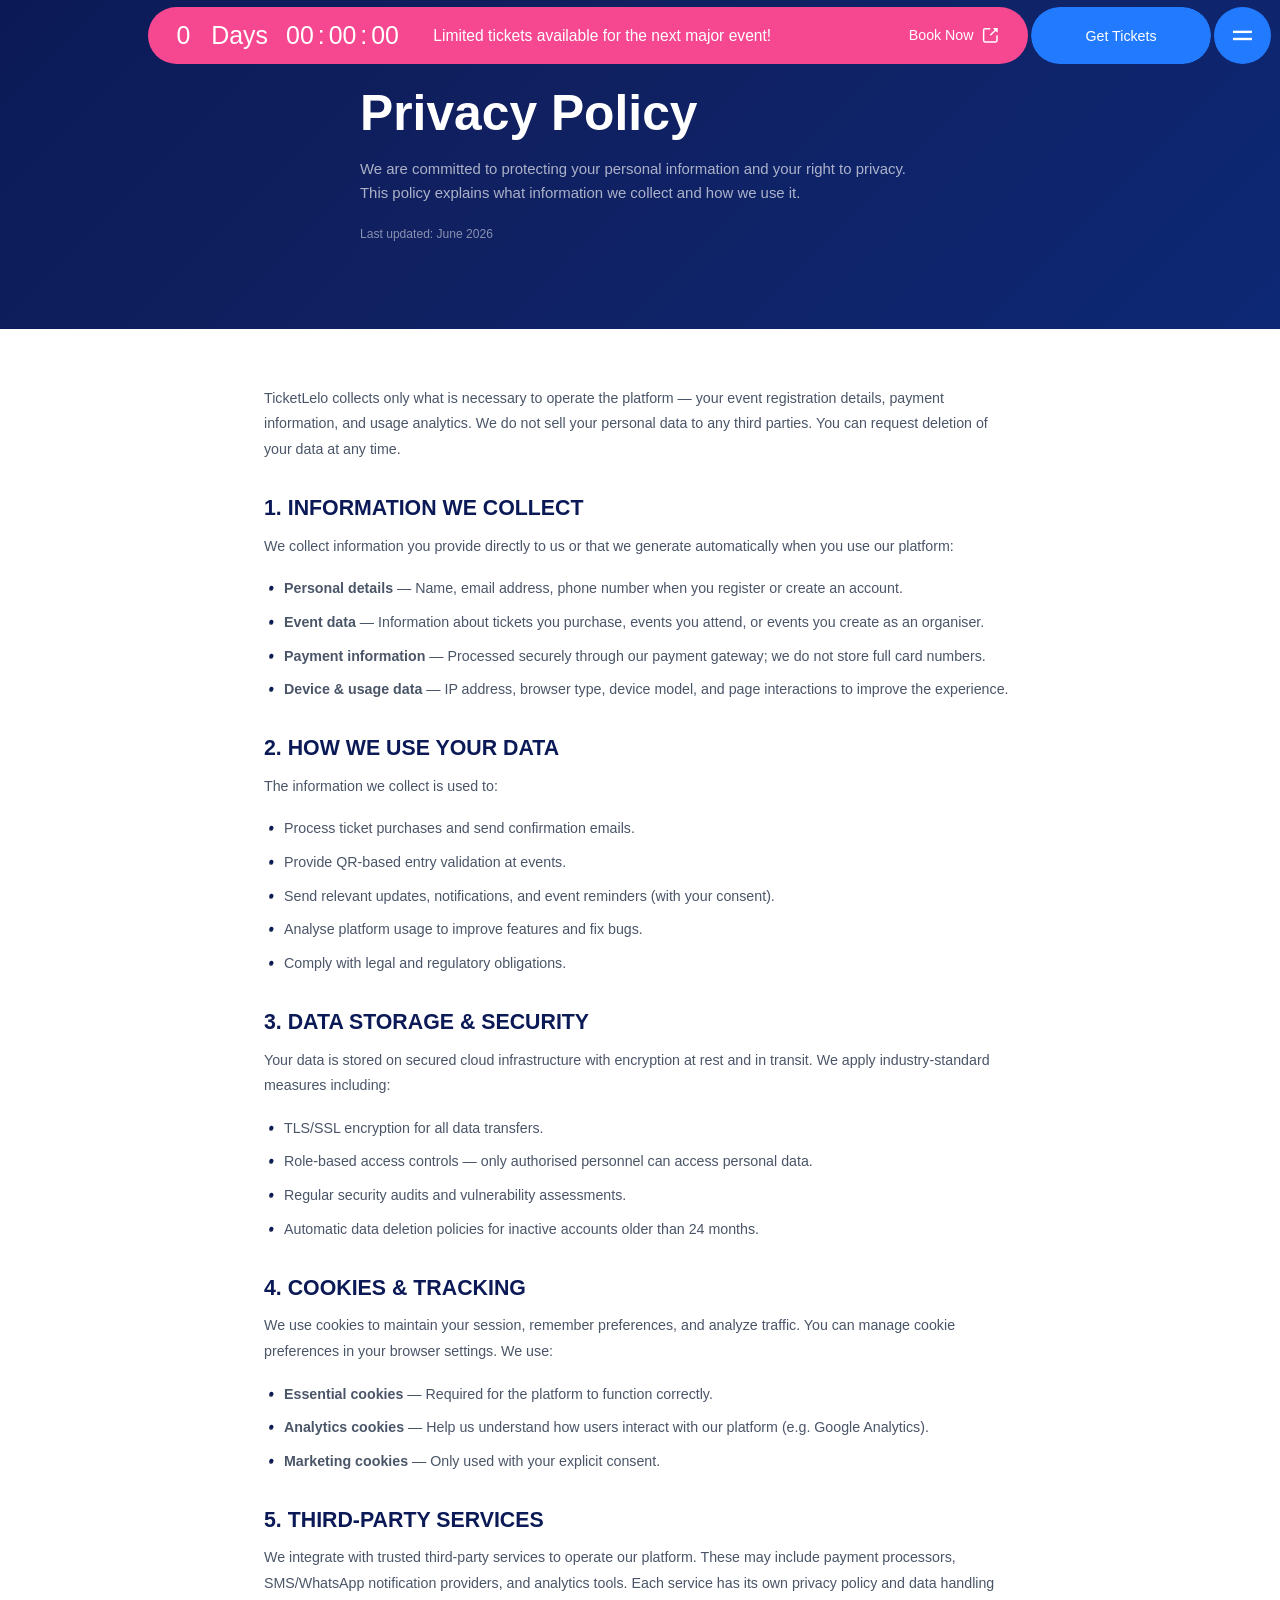
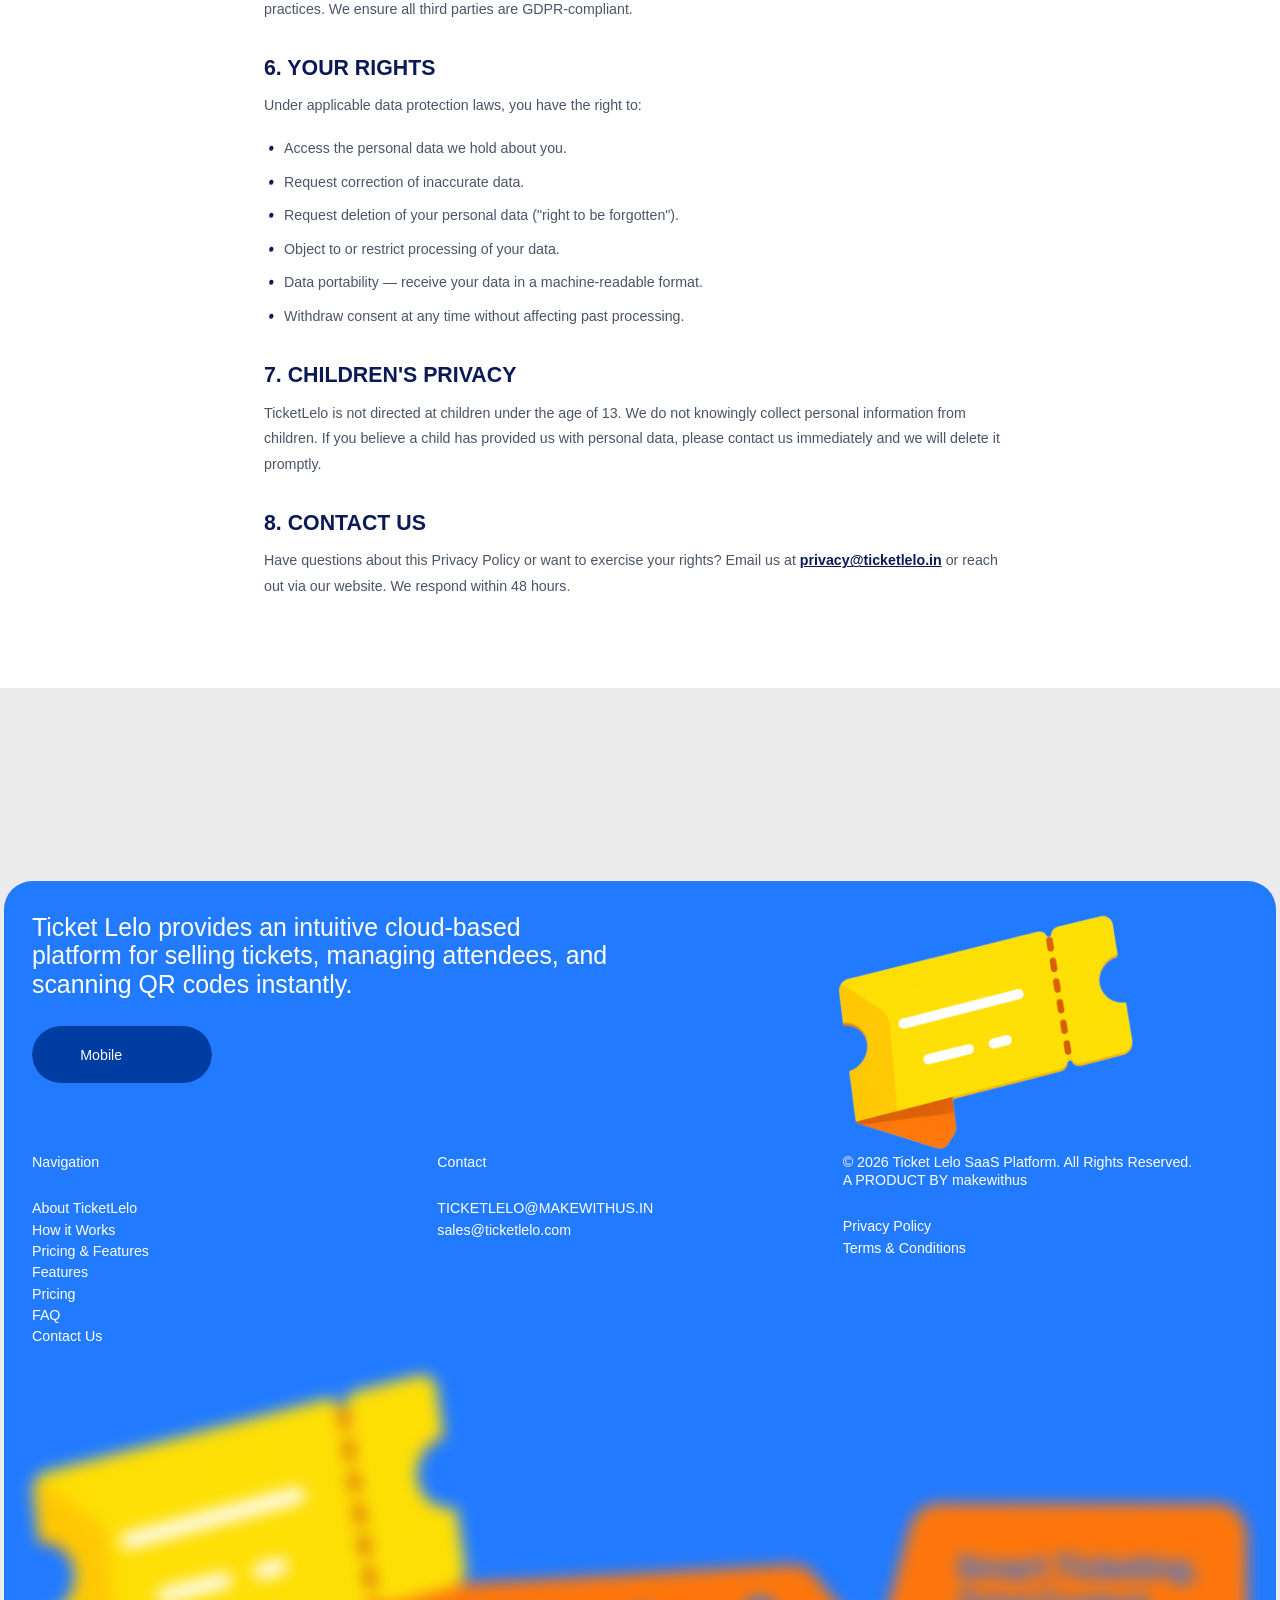
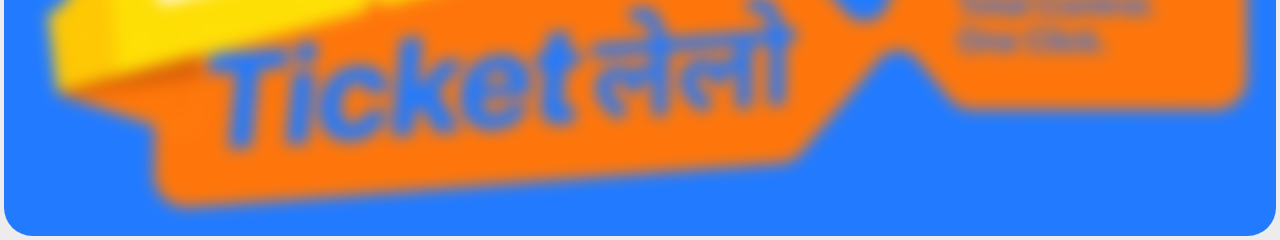
==== commit 40823b60: "footer logo" ====
--- a/privacy.htm
+++ b/privacy.htm
@@ -1398,7 +1398,7 @@
             </div>
             <img src="logo/Ticketलेलो-final.png" loading="lazy" data-w-id="f623530a-9779-b9ef-c634-07edd6f160b2"
               id="w-node-f623530a-9779-b9ef-c634-07edd6f160b2-9c03e470" alt="" class="footer_logo-desktop" /><img
-              src="logo/ticketlelomain.png" loading="lazy" id="w-node-_871d1c27-9724-a75c-3c6a-3e191c2df2ea-9c03e470"
+              src="logo/Ticketलेलो-final.png" loading="lazy" id="w-node-_871d1c27-9724-a75c-3c6a-3e191c2df2ea-9c03e470"
               alt="" class="footer_logo-mobile" />
           </div>
         </div>
--- a/css/ticketlelo.css
+++ b/css/ticketlelo.css
@@ -1,4 +1,4 @@
-﻿html {
+html {
   -webkit-text-size-adjust: 100%;
   -ms-text-size-adjust: 100%;
   font-family: sans-serif;
@@ -5877,9 +5877,9 @@
     left: 3.4rem;
   }
   .caps.town {
-    position: absolute;
-    top: 1.5rem;
-    left: 1.5rem;
+    padding-top: 1.5rem;
+    padding-left: 1.5rem;
+    padding-right: 1.5rem;
   }
   .caps.name {
     text-transform: none;
